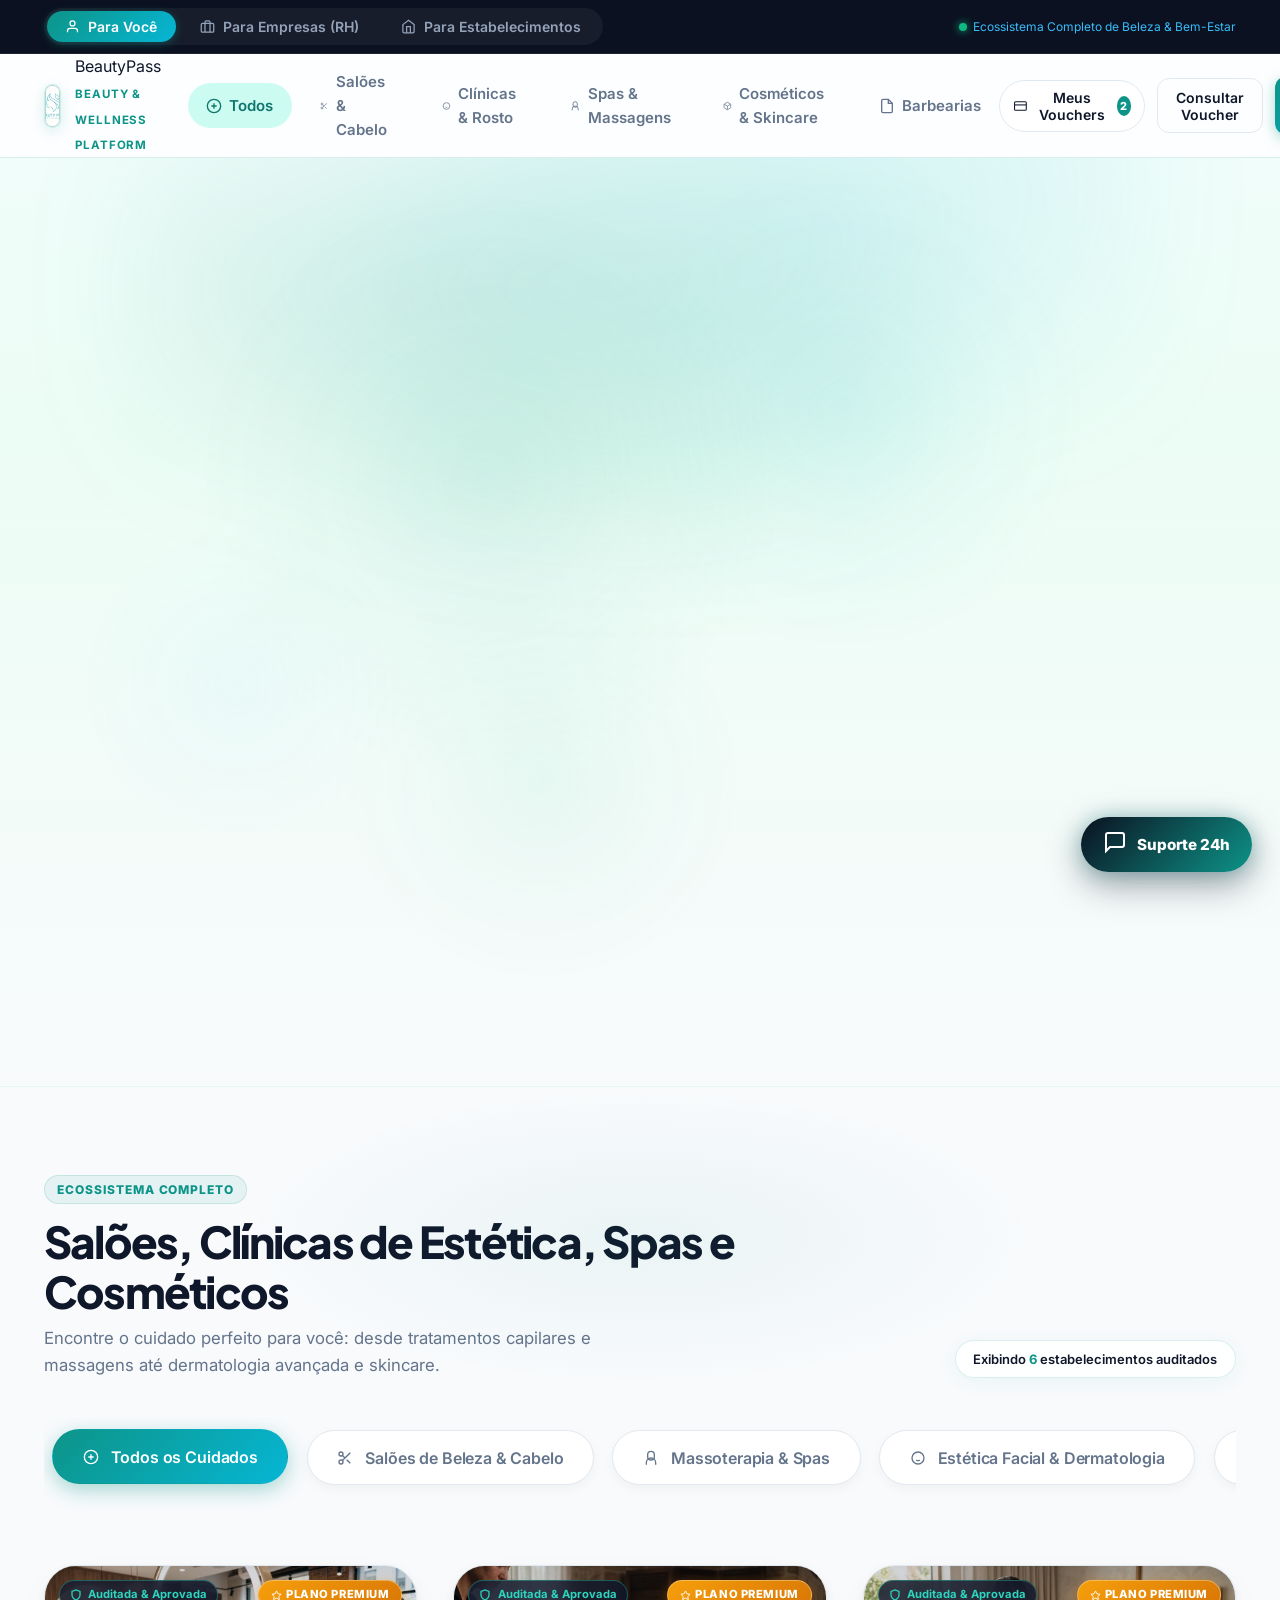
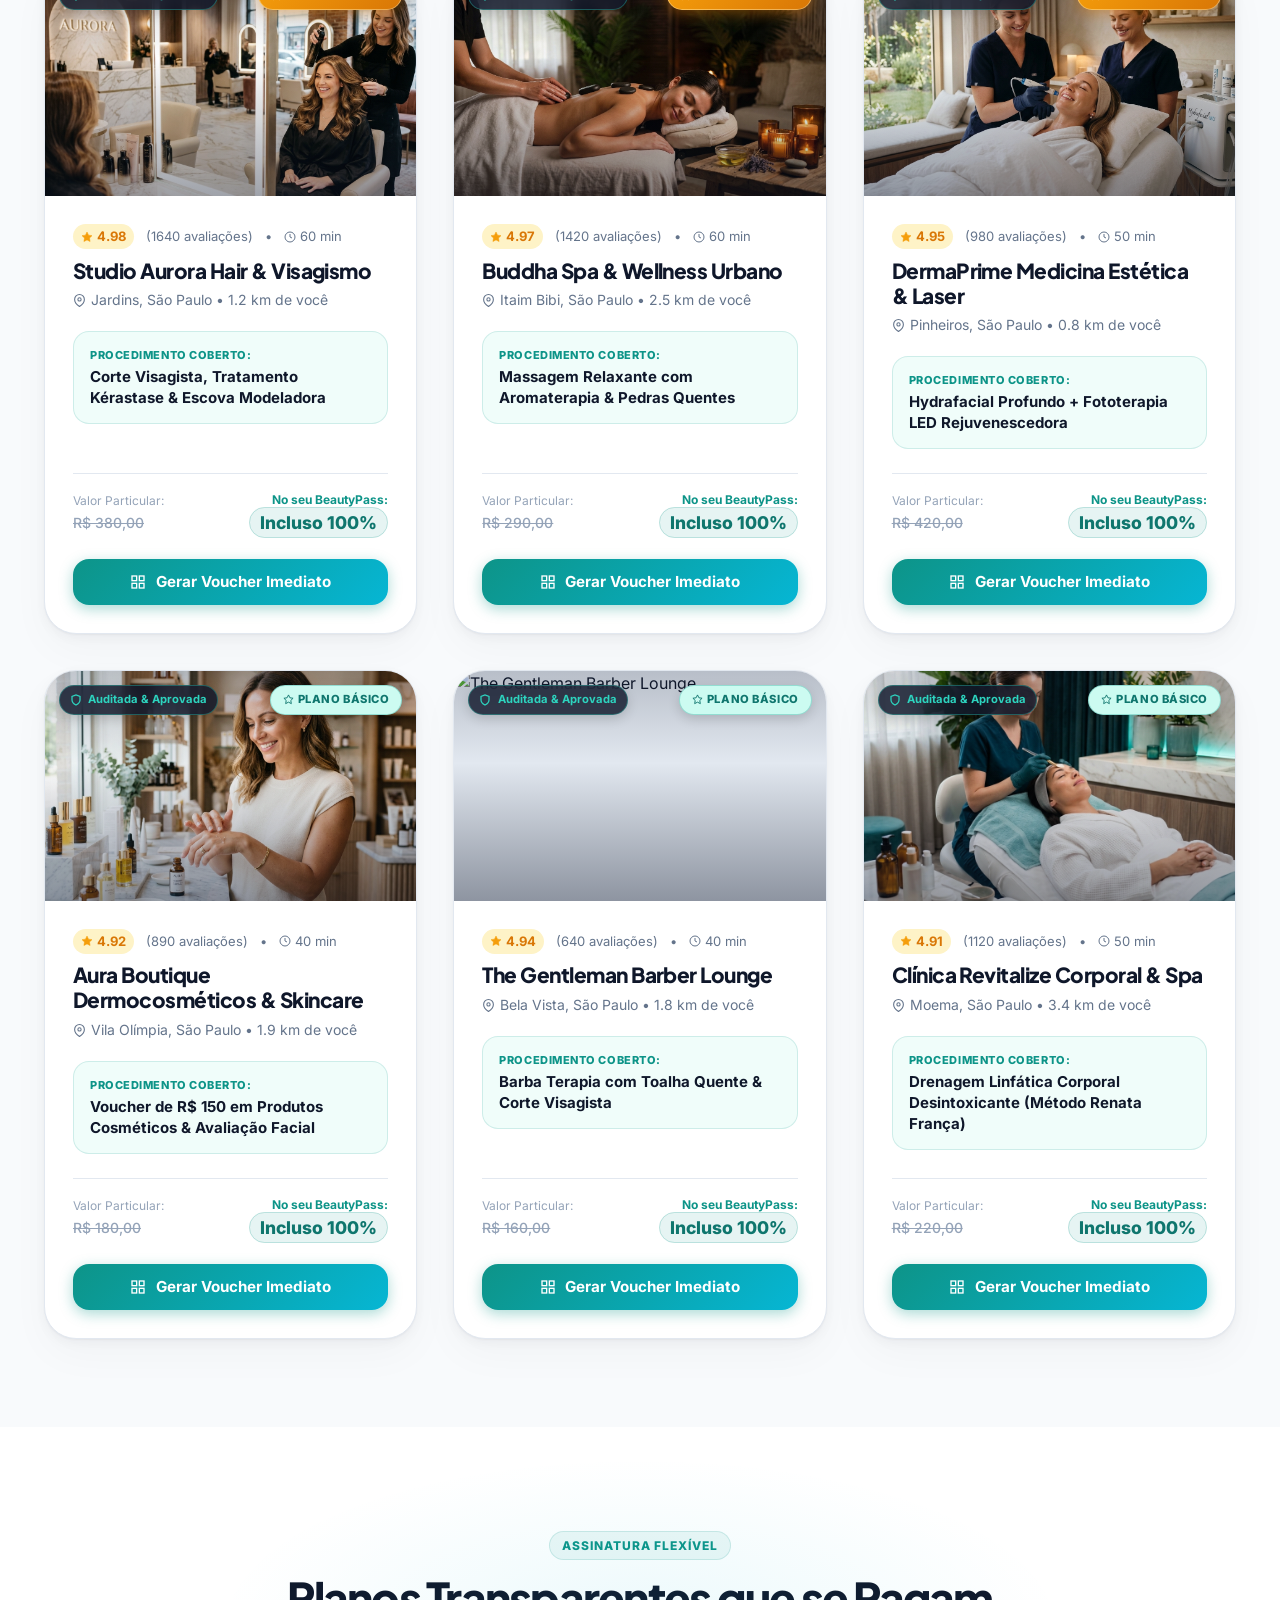
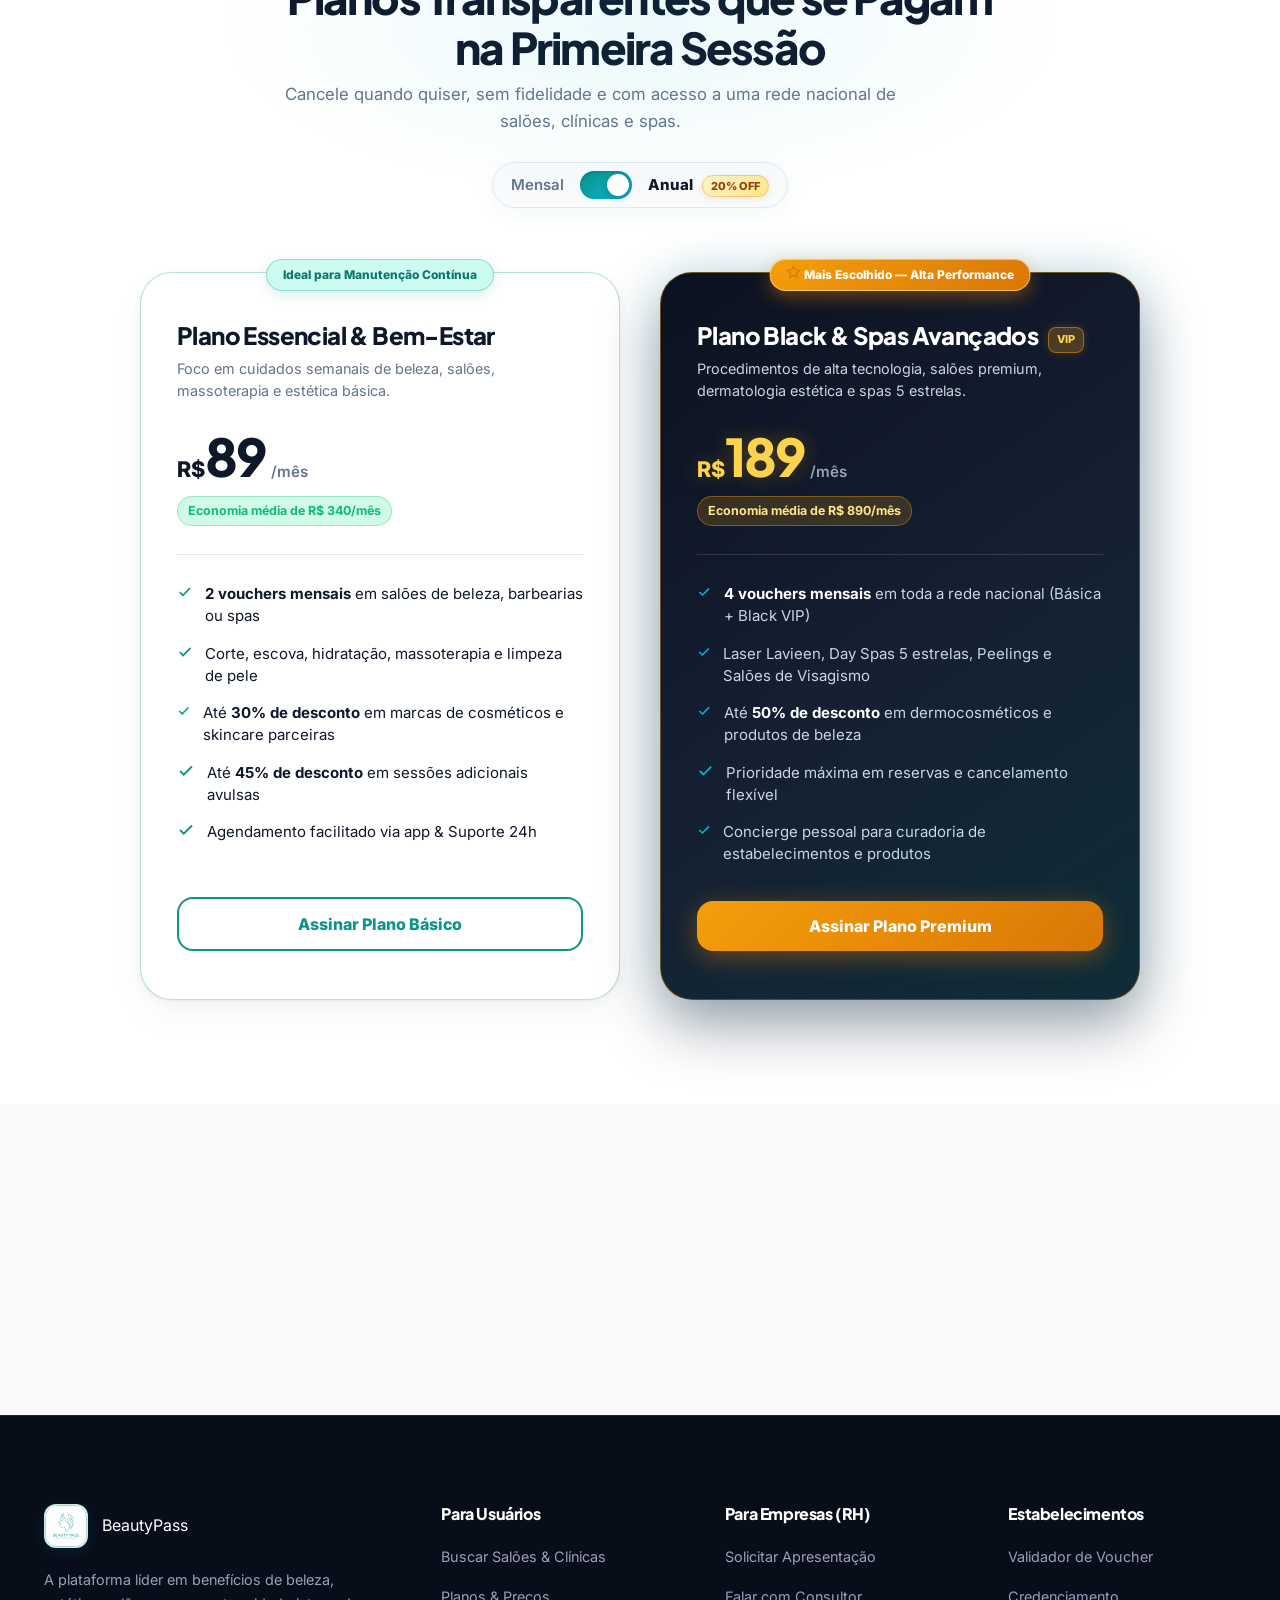
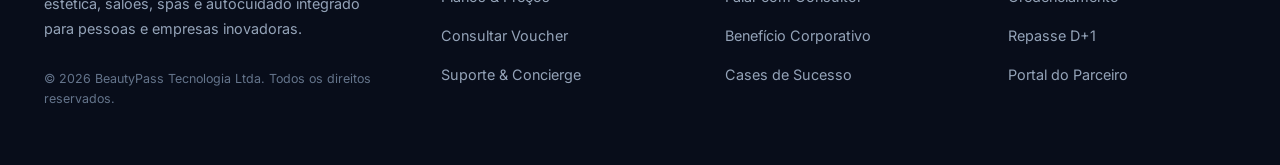
==== index.html @ 66973153 "feat: lancamento do aplicativo BeautyPass com sistema de creditos, busca de saloes e agendamento urg" ====
<!DOCTYPE html>
<html lang="pt-BR">
<head>
  <meta charset="UTF-8">
  <meta name="viewport" content="width=device-width, initial-scale=1.0">
  <title>BeautyPass — O Benefício Corporativo e Pessoal de Saúde Estética & Bem-Estar</title>
  <meta name="description" content="Transforme autoestima, bem-estar e produtividade em rotina com o melhor clube de benefícios em saúde estética, spas e massoterapia do Brasil.">

  <!-- Google Fonts: Plus Jakarta Sans & Inter -->
  <link rel="preconnect" href="https://fonts.googleapis.com">
  <link rel="preconnect" href="https://fonts.gstatic.com" crossorigin>
  <link href="https://fonts.googleapis.com/css2?family=Inter:wght@300;400;500;600;700&family=Plus+Jakarta+Sans:wght@400;500;600;700;800&family=JetBrains+Mono:wght@500;700&display=swap" rel="stylesheet">

  <link rel="stylesheet" href="styles.css">
</head>
<body>
  <!-- Top Context Switcher Bar -->
  <aside class="top-context-bar" aria-label="Seleção de Perfil">
    <div class="container context-bar-inner">
      <nav class="context-tabs" id="contextTabs" role="tablist">
        <button class="context-tab active" data-context="b2c" role="tab" aria-selected="true" id="tab-b2c">
          <svg width="15" height="15" viewBox="0 0 24 24" fill="none" stroke="currentColor" stroke-width="2"><path d="M20 21v-2a4 4 0 0 0-4-4H8a4 4 0 0 0-4 4v2"/><circle cx="12" cy="7" r="4"/></svg>
          Para Você
        </button>
        <button class="context-tab" data-context="b2b" role="tab" aria-selected="false" id="tab-b2b">
          <svg width="15" height="15" viewBox="0 0 24 24" fill="none" stroke="currentColor" stroke-width="2"><rect x="2" y="7" width="20" height="14" rx="2" ry="2"/><path d="M16 21V5a2 2 0 0 0-2-2h-4a2 2 0 0 0-2 2v16"/></svg>
          Para Empresas (RH)
        </button>
        <button class="context-tab" data-context="partner" role="tab" aria-selected="false" id="tab-partner">
          <svg width="15" height="15" viewBox="0 0 24 24" fill="none" stroke="currentColor" stroke-width="2"><path d="M3 9l9-7 9 7v11a2 2 0 0 1-2 2H5a2 2 0 0 1-2-2z"/><polyline points="9 22 9 12 15 12 15 22"/></svg>
          Para Estabelecimentos
        </button>
      </nav>
      <div class="top-right-meta">
        <span class="support-badge"><span class="pulse-dot"></span> Ecossistema Completo de Beleza & Bem-Estar</span>
      </div>
    </div>
  </aside>

  <!-- Global Header -->
  <header class="site-header" id="siteHeader">
    <div class="container header-inner">
      <!-- Brand Logo -->
      <a href="#" class="brand-logo" onclick="switchContext('b2c'); return false;">
        <div class="logo-mark">
          <img src="Logo BeautyPass.jfif" alt="BeautyPass Logo" class="brand-logo-img">
        </div>
        <div class="logo-text">
          <span class="logo-name">Beauty<span class="highlight">Pass</span></span>
          <span class="logo-tagline">Beauty & Wellness Platform</span>
        </div>
      </a>

      <!-- Category Navigation (Visible in B2C) -->
      <nav class="category-nav" id="categoryNav" aria-label="Categorias de Serviços">
        <a href="#catalogo" class="cat-link active" data-cat="all">
          <svg width="16" height="16" viewBox="0 0 24 24" fill="none" stroke="currentColor" stroke-width="2"><circle cx="12" cy="12" r="10"/><path d="M8 12h8M12 8v8"/></svg>
          Todos
        </a>
        <a href="#catalogo" class="cat-link" data-cat="hair">
          <svg width="16" height="16" viewBox="0 0 24 24" fill="none" stroke="currentColor" stroke-width="2"><circle cx="6" cy="6" r="3"/><circle cx="6" cy="18" r="3"/><line x1="20" y1="4" x2="8.12" y2="15.88"/><line x1="14.47" y1="14.48" x2="20" y2="20"/><line x1="8.12" y1="8.12" x2="12" y2="12"/></svg>
          Salões & Cabelo
        </a>
        <a href="#catalogo" class="cat-link" data-cat="facial">
          <svg width="16" height="16" viewBox="0 0 24 24" fill="none" stroke="currentColor" stroke-width="2"><circle cx="12" cy="12" r="9"/><path d="M9 10h.01M15 10h.01M9.5 15a3.5 3.5 0 0 0 5 0"/></svg>
          Clínicas & Rosto
        </a>
        <a href="#catalogo" class="cat-link" data-cat="massage">
          <svg width="16" height="16" viewBox="0 0 24 24" fill="none" stroke="currentColor" stroke-width="2"><path d="M12 2a5 5 0 0 0-5 5v3a5 5 0 0 0 10 0V7a5 5 0 0 0-5-5z"/><path d="M5 22v-3a7 7 0 0 1 14 0v3"/></svg>
          Spas & Massagens
        </a>
        <a href="#catalogo" class="cat-link" data-cat="cosmetics">
          <svg width="16" height="16" viewBox="0 0 24 24" fill="none" stroke="currentColor" stroke-width="2"><path d="M21 16V8a2 2 0 0 0-1-1.73l-7-4a2 2 0 0 0-2 0l-7 4A2 2 0 0 0 3 8v8a2 2 0 0 0 1 1.73l7 4a2 2 0 0 0 2 0l7-4A2 2 0 0 0 21 16z"/><polyline points="3.27 6.96 12 12.01 20.73 6.96"/><line x1="12" y1="22.08" x2="12" y2="12"/></svg>
          Cosméticos & Skincare
        </a>
        <a href="#catalogo" class="cat-link" data-cat="barber">
          <svg width="16" height="16" viewBox="0 0 24 24" fill="none" stroke="currentColor" stroke-width="2"><path d="M14 2H6a2 2 0 0 0-2 2v16a2 2 0 0 0 2 2h12a2 2 0 0 0 2-2V8z"/><polyline points="14 2 14 8 20 8"/></svg>
          Barbearias
        </a>
      </nav>

      <!-- Conversion Header Actions -->
      <div class="header-actions">
        <button class="btn-wallet" id="btnOpenWallet" title="Abrir Carteira Digital">
          <svg width="18" height="18" viewBox="0 0 24 24" fill="none" stroke="currentColor" stroke-width="2"><rect x="1" y="4" width="22" height="16" rx="2" ry="2"/><line x1="1" y1="10" x2="23" y2="10"/></svg>
          <span class="wallet-text">Meus Vouchers</span>
          <span class="wallet-badge" id="walletCount">2</span>
        </button>

        <button class="btn-ghost" id="btnLoginHeader" onclick="openWalletModal()">
          Consultar Voucher
        </button>

        <button class="btn-primary" id="btnCtaHeader" onclick="handleHeaderCta()">
          <span id="btnCtaHeaderText">Conheça os Planos</span>
          <svg width="16" height="16" viewBox="0 0 24 24" fill="none" stroke="currentColor" stroke-width="2"><path d="M5 12h14M12 5l7 7-7 7"/></svg>
        </button>
      </div>
    </div>
  </header>

  <!-- MAIN APP CONTAINER -->
  <main id="appMain">

    <!-- =================================================================== -->
    <!-- CONTEXT 1: PARA VOCÊ (B2C DISCOVERY & PLANS)                        -->
    <!-- =================================================================== -->
    <section class="context-view active" id="view-b2c">
      
      <!-- HERO SECTION — PREMIUM IMMERSIVE -->
      <section class="hero-b2c">
        <canvas id="heroMeshCanvas" aria-hidden="true"></canvas>
        <div class="hero-mesh-glow" aria-hidden="true"></div>
        <div class="container hero-content">
          
          <!-- TEXT COLUMN -->
          <div class="hero-text-col">
            <div class="trust-badge-pill reveal-up">
              <svg width="15" height="15" viewBox="0 0 24 24" fill="none" stroke="#0D9488" stroke-width="2"><polygon points="12 2 15.09 8.26 22 9.27 17 14.14 18.18 21.02 12 17.77L5.82 21.02L7 14.14L2 9.27L8.91 8.26L12 2"/></svg>
              <span>O Clube Completo de Beleza, Estética & Bem-Estar</span>
              <span class="badge-sep">•</span>
              <span class="badge-accent">Economia Real de até 70%</span>
            </div>

            <h1 class="hero-title reveal-up">
              <span class="title-line"><span class="title-line-inner">O passe definitivo para</span></span>
              <span class="title-line"><span class="title-line-inner"><span class="gradient-text">estética, salões, spas</span></span></span>
              <span class="title-line"><span class="title-line-inner">e descontos em cosméticos.</span></span>
            </h1>

            <p class="hero-description reveal-up">
              Acesse uma curadoria de clínicas dermatológicas, salões de beleza renomados, spas relaxantes e vantagens exclusivas em produtos cosméticos e skincare. Qualidade auditada e economia em cada experiência.
            </p>

            <!-- SMART SEARCH BAR -->
            <div class="smart-search-card reveal-up" id="smartSearchBar">
              <div class="search-field search-procedure">
                <label for="inputProcedure">
                  <svg width="18" height="18" viewBox="0 0 24 24" fill="none" stroke="currentColor" stroke-width="2"><circle cx="11" cy="11" r="8"/><line x1="21" y1="21" x2="16.65" y2="16.65"/></svg>
                  <span>Serviço, Salão, Clínica ou Cosmético</span>
                </label>
                <input type="text" id="inputProcedure" placeholder="Ex: Salão de beleza, massagem, skincare, peeling..." autocomplete="off">
                <!-- Autocomplete Dropdown -->
                <div class="autocomplete-dropdown" id="autocompleteDropdown">
                  <div class="ac-group-title">Serviços & Produtos em Destaque</div>
                  <button class="ac-item" data-value="Corte, Escova & Tratamento Capilar"><span class="ac-tag tag-prem">Salão</span> Corte, Escova & Tratamento Capilar</button>
                  <button class="ac-item" data-value="Massagem Relaxante com Aromaterapia"><span class="ac-tag">Spa</span> Massagem Relaxante com Aromaterapia</button>
                  <button class="ac-item" data-value="Limpeza de Pele Profunda & Fototerapia"><span class="ac-tag">Clínica</span> Limpeza de Pele Profunda & Fototerapia</button>
                  <button class="ac-item" data-value="Desconto em Dermocosméticos & Skincare"><span class="ac-tag tag-prem">Cosméticos</span> Desconto em Dermocosméticos & Skincare</button>
                  <button class="ac-item" data-value="Peeling Químico & Laser Facial"><span class="ac-tag tag-prem">Dermatologia</span> Peeling Químico & Laser Facial</button>
                  <button class="ac-item" data-value="Barba Terapia & Visagismo"><span class="ac-tag">Barbearia</span> Barba Terapia & Visagismo Masculino</button>
                </div>
              </div>

              <div class="search-divider"></div>

              <div class="search-field search-location">
                <label for="inputLocation">
                  <svg width="18" height="18" viewBox="0 0 24 24" fill="none" stroke="currentColor" stroke-width="2"><path d="M21 10c0 7-9 13-9 13s-9-6-9-13a9 9 0 0 1 18 0z"/><circle cx="12" cy="10" r="3"/></svg>
                  <span>Localização</span>
                </label>
                <div class="input-with-geo">
                  <input type="text" id="inputLocation" placeholder="São Paulo, SP (Jardins, Pinheiros...)" value="São Paulo, SP">
                  <button type="button" class="btn-geo" id="btnGeoloc" title="Usar minha localização">
                    <svg width="16" height="16" viewBox="0 0 24 24" fill="none" stroke="currentColor" stroke-width="2"><circle cx="12" cy="12" r="10"/><line x1="22" y1="12" x2="18" y2="12"/><line x1="6" y1="12" x2="2" y2="12"/><line x1="12" y1="6" x2="12" y2="2"/><line x1="12" y1="22" x2="12" y2="18"/></svg>
                  </button>
                </div>
              </div>

              <div class="search-divider"></div>

              <div class="search-field search-plan">
                <label for="selectPlanFilter">
                  <svg width="18" height="18" viewBox="0 0 24 24" fill="none" stroke="currentColor" stroke-width="2"><polygon points="12 2 15.09 8.26 22 9.27 17 14.14 18.18 21.02 12 17.77 L5.82 21.02 7 14.14 2 9.27 8.91 8.26 12 2"/></svg>
                  <span>Filtro de Plano</span>
                </label>
                <select id="selectPlanFilter">
                  <option value="all">Todos os Planos</option>
                  <option value="basico">Plano Básico</option>
                  <option value="premium">Plano Premium (Black)</option>
                </select>
              </div>

              <button type="button" class="btn-search-submit" id="btnSearchSubmit">
                <svg width="20" height="20" viewBox="0 0 24 24" fill="none" stroke="currentColor" stroke-width="2.5"><circle cx="11" cy="11" r="8"/><line x1="21" y1="21" x2="16.65" y2="16.65"/></svg>
                <span>Buscar Serviços</span>
              </button>
            </div>

            <!-- TRUST BADGES -->
            <div class="hero-trust-badges reveal-up">
              <div class="trust-pill">
                <svg width="16" height="16" viewBox="0 0 24 24" fill="none" stroke="#0D9488" stroke-width="2"><path d="M12 22s8-4 8-10V5l-8-3-8 3v7c0 6 8 10 8 10z"/></svg>
                <span>Rede Credenciada com Controle de Qualidade</span>
              </div>
              <div class="trust-pill">
                <svg width="16" height="16" viewBox="0 0 24 24" fill="none" stroke="#0D9488" stroke-width="2"><path d="M12 1v22M17 5H9.5a3.5 3.5 0 0 0 0 7h5a3.5 3.5 0 0 1 0 7H6"/></svg>
                <span>Descontos em Salões, Spas e Cosméticos</span>
              </div>
              <div class="trust-pill">
                <svg width="16" height="16" viewBox="0 0 24 24" fill="none" stroke="#0D9488" stroke-width="2"><circle cx="12" cy="12" r="10"/><polyline points="12 6 12 12 16 14"/></svg>
                <span>Suporte Humanizado 24h</span>
              </div>
            </div>
          </div>

          <!-- VISUAL COLUMN -->
          <div class="hero-visual reveal-up">
            <div class="hero-visual-card">
              <img src="hero-visual.jpg" alt="Tratamento estético e bem-estar premium em clínica de alto padrão" loading="eager" decoding="async">
              <div class="hero-visual-badge">
                <div class="hv-icon">
                  <svg width="18" height="18" viewBox="0 0 24 24" fill="none" stroke="#FFFFFF" stroke-width="2"><path d="M22 11.08V12a10 10 0 1 1-5.93-9.14"/><polyline points="22 4 12 14.01 9 11.01"/></svg>
                </div>
                <div class="hv-text">
                  <strong>+650 Parceiros Credenciados</strong>
                  <span>Salões, clínicas de estética, spas e marcas de cosméticos</span>
                </div>
              </div>
            </div>
          </div>

        </div>
      </section>

      <!-- EMOTIONAL FILTER CHIPS & CATALOG -->
      <section class="catalog-section" id="catalogo">
        <div class="container">
          
          <div class="section-header-catalog">
            <div>
              <span class="sub-heading-badge">Ecossistema Completo</span>
              <h2 class="section-title">Salões, Clínicas de Estética, Spas e Cosméticos</h2>
              <p class="section-desc">Encontre o cuidado perfeito para você: desde tratamentos capilares e massagens até dermatologia avançada e skincare.</p>
            </div>
            
            <div class="catalog-counter-badge" id="catalogCounter">
              Exibindo <strong>6</strong> estabelecimentos auditados
            </div>
          </div>

          <!-- Emotional / Practical Filter Chips (SVG Icons, No Emojis) -->
          <div class="emotional-chips-carousel" id="emotionalChips">
            <button class="chip-btn active" data-filter="all">
              <svg class="chip-svg" width="18" height="18" viewBox="0 0 24 24" fill="none" stroke="currentColor" stroke-width="2"><circle cx="12" cy="12" r="10"/><path d="M8 12h8M12 8v8"/></svg>
              <span>Todos os Cuidados</span>
            </button>
            <button class="chip-btn" data-filter="hair">
              <svg class="chip-svg" width="18" height="18" viewBox="0 0 24 24" fill="none" stroke="currentColor" stroke-width="2"><circle cx="6" cy="6" r="3"/><circle cx="6" cy="18" r="3"/><line x1="20" y1="4" x2="8.12" y2="15.88"/><line x1="14.47" y1="14.48" x2="20" y2="20"/><line x1="8.12" y1="8.12" x2="12" y2="12"/></svg>
              <span>Salões de Beleza & Cabelo</span>
            </button>
            <button class="chip-btn" data-filter="stress">
              <svg class="chip-svg" width="18" height="18" viewBox="0 0 24 24" fill="none" stroke="currentColor" stroke-width="2"><path d="M12 2a5 5 0 0 0-5 5v3a5 5 0 0 0 10 0V7a5 5 0 0 0-5-5z"/><path d="M5 22v-3a7 7 0 0 1 14 0v3"/></svg>
              <span>Massoterapia & Spas</span>
            </button>
            <button class="chip-btn" data-filter="facial">
              <svg class="chip-svg" width="18" height="18" viewBox="0 0 24 24" fill="none" stroke="currentColor" stroke-width="2"><circle cx="12" cy="12" r="9"/><path d="M9 10h.01M15 10h.01M9.5 15a3.5 3.5 0 0 0 5 0"/></svg>
              <span>Estética Facial & Dermatologia</span>
            </button>
            <button class="chip-btn" data-filter="cosmetics">
              <svg class="chip-svg" width="18" height="18" viewBox="0 0 24 24" fill="none" stroke="currentColor" stroke-width="2"><path d="M21 16V8a2 2 0 0 0-1-1.73l-7-4a2 2 0 0 0-2 0l-7 4A2 2 0 0 0 3 8v8a2 2 0 0 0 1 1.73l7 4a2 2 0 0 0 2 0l7-4A2 2 0 0 0 21 16z"/><polyline points="3.27 6.96 12 12.01 20.73 6.96"/><line x1="12" y1="22.08" x2="12" y2="12"/></svg>
              <span>Cosméticos & Skincare</span>
            </button>
          </div>

          <!-- CARDS GRID OF CERTIFIED ESTABLISHMENTS -->
          <div class="clinics-grid" id="clinicsGrid">
            <!-- Dynamically populated by app.js -->
          </div>

        </div>
      </section>

      <!-- PLANS SECTION (BÁSICO VS PREMIUM) -->
      <section class="plans-section" id="planos">
        <div class="container">
          <div class="text-center plans-header">
            <span class="sub-heading-badge">Assinatura Flexível</span>
            <h2 class="section-title">Planos Transparentes que se Pagam na Primeira Sessão</h2>
            <p class="section-desc">Cancele quando quiser, sem fidelidade e com acesso a uma rede nacional de salões, clínicas e spas.</p>

            <!-- Billing Toggle -->
            <div class="billing-toggle-container">
              <span class="toggle-label" id="labelMonthly">Mensal</span>
              <button class="toggle-switch" id="billingToggle" aria-label="Alternar faturamento">
                <span class="toggle-knob"></span>
              </button>
              <span class="toggle-label active" id="labelAnnual">
                Anual
                <span class="discount-pill">20% OFF</span>
              </span>
            </div>
          </div>

          <!-- PLANS COMPARISON CARDS -->
          <div class="plans-grid">
            
            <!-- PLANO BÁSICO -->
            <div class="plan-card plan-basic">
              <div class="plan-badge-top">Ideal para Manutenção Contínua</div>
              <div class="plan-header-card">
                <h3 class="plan-name">Plano Essencial & Bem-Estar</h3>
                <p class="plan-target">Foco em cuidados semanais de beleza, salões, massoterapia e estética básica.</p>
                <div class="plan-price-box">
                  <span class="currency">R$</span>
                  <span class="price-value" id="priceBasic">89</span>
                  <span class="period">/mês</span>
                </div>
                <div class="price-economy-tag">Economia média de R$ 340/mês</div>
              </div>

              <div class="plan-divider"></div>

              <ul class="plan-features">
                <li>
                  <svg class="check-icon" width="18" height="18" viewBox="0 0 24 24" fill="none" stroke="#0D9488" stroke-width="2.5"><polyline points="20 6 9 17 4 12"/></svg>
                  <span><strong>2 vouchers mensais</strong> em salões de beleza, barbearias ou spas</span>
                </li>
                <li>
                  <svg class="check-icon" width="18" height="18" viewBox="0 0 24 24" fill="none" stroke="#0D9488" stroke-width="2.5"><polyline points="20 6 9 17 4 12"/></svg>
                  <span>Corte, escova, hidratação, massoterapia e limpeza de pele</span>
                </li>
                <li>
                  <svg class="check-icon" width="18" height="18" viewBox="0 0 24 24" fill="none" stroke="#0D9488" stroke-width="2.5"><polyline points="20 6 9 17 4 12"/></svg>
                  <span>Até <strong>30% de desconto</strong> em marcas de cosméticos e skincare parceiras</span>
                </li>
                <li>
                  <svg class="check-icon" width="18" height="18" viewBox="0 0 24 24" fill="none" stroke="#0D9488" stroke-width="2.5"><polyline points="20 6 9 17 4 12"/></svg>
                  <span>Até <strong>45% de desconto</strong> em sessões adicionais avulsas</span>
                </li>
                <li>
                  <svg class="check-icon" width="18" height="18" viewBox="0 0 24 24" fill="none" stroke="#0D9488" stroke-width="2.5"><polyline points="20 6 9 17 4 12"/></svg>
                  <span>Agendamento facilitado via app & Suporte 24h</span>
                </li>
              </ul>

              <button class="btn-plan btn-plan-basic" onclick="selectPlan('Básico')">
                Assinar Plano Básico
              </button>
            </div>

            <!-- PLANO PREMIUM (GOLD/DARK LUXURY) -->
            <div class="plan-card plan-premium">
              <div class="plan-badge-top badge-gold">
                <svg width="14" height="14" viewBox="0 0 24 24" fill="none" stroke="#D97706" stroke-width="2"><path d="M12 2l3.09 6.26L22 9.27l-5 4.87 1.18 6.88L12 17.77l-6.18 3.25L7 14.14 2 9.27l6.91-1.01L12 2z"/></svg>
                Mais Escolhido — Alta Performance
              </div>
              <div class="plan-header-card">
                <div class="premium-sparkle-title">
                  <h3 class="plan-name text-white">Plano Black & Spas Avançados</h3>
                  <span class="gold-pill-tag">VIP</span>
                </div>
                <p class="plan-target text-slate-300">Procedimentos de alta tecnologia, salões premium, dermatologia estética e spas 5 estrelas.</p>
                <div class="plan-price-box">
                  <span class="currency gold-text">R$</span>
                  <span class="price-value gold-text" id="pricePremium">189</span>
                  <span class="period text-slate-400">/mês</span>
                </div>
                <div class="price-economy-tag tag-gold-economy">Economia média de R$ 890/mês</div>
              </div>

              <div class="plan-divider divider-dark"></div>

              <ul class="plan-features features-dark">
                <li>
                  <svg class="check-icon" width="18" height="18" viewBox="0 0 24 24" fill="none" stroke="#06B6D4" stroke-width="2.5"><polyline points="20 6 9 17 4 12"/></svg>
                  <span><strong>4 vouchers mensais</strong> em toda a rede nacional (Básica + Black VIP)</span>
                </li>
                <li>
                  <svg class="check-icon" width="18" height="18" viewBox="0 0 24 24" fill="none" stroke="#06B6D4" stroke-width="2.5"><polyline points="20 6 9 17 4 12"/></svg>
                  <span>Laser Lavieen, Day Spas 5 estrelas, Peelings e Salões de Visagismo</span>
                </li>
                <li>
                  <svg class="check-icon" width="18" height="18" viewBox="0 0 24 24" fill="none" stroke="#06B6D4" stroke-width="2.5"><polyline points="20 6 9 17 4 12"/></svg>
                  <span>Até <strong>50% de desconto</strong> em dermocosméticos e produtos de beleza</span>
                </li>
                <li>
                  <svg class="check-icon" width="18" height="18" viewBox="0 0 24 24" fill="none" stroke="#06B6D4" stroke-width="2.5"><polyline points="20 6 9 17 4 12"/></svg>
                  <span>Prioridade máxima em reservas e cancelamento flexível</span>
                </li>
                <li>
                  <svg class="check-icon" width="18" height="18" viewBox="0 0 24 24" fill="none" stroke="#06B6D4" stroke-width="2.5"><polyline points="20 6 9 17 4 12"/></svg>
                  <span>Concierge pessoal para curadoria de estabelecimentos e produtos</span>
                </li>
              </ul>

              <button class="btn-plan btn-plan-premium" onclick="selectPlan('Premium')">
                Assinar Plano Premium
              </button>
            </div>

          </div>
        </div>
      </section>

      <!-- TESTIMONIALS & STATS -->
      <section class="social-proof-section reveal-up">
        <div class="container">
          <div class="stats-row">
            <div class="stat-card">
              <div class="stat-num" data-target="45000" data-prefix="+" data-format="int">+45.000</div>
              <div class="stat-label">Sessões Realizadas</div>
            </div>
            <div class="stat-card">
              <div class="stat-num" data-target="4.92" data-suffix="/5.0" data-format="decimal">4.92/5.0</div>
              <div class="stat-label">Nota Média de Satisfação</div>
            </div>
            <div class="stat-card">
              <div class="stat-num" data-target="650" data-suffix="+" data-format="int">650+</div>
              <div class="stat-label">Parceiros & Marcas Auditadas</div>
            </div>
            <div class="stat-card">
              <div class="stat-num" data-target="4.2" data-prefix="R$ " data-suffix="M" data-format="decimal">R$ 4.2M</div>
              <div class="stat-label">Economizados pelos Usuários</div>
            </div>
          </div>
        </div>
      </section>

    </section>

    <!-- =================================================================== -->
    <!-- CONTEXT 2: PARA EMPRESAS (B2B / RH CORPORATIVO)                     -->
    <!-- =================================================================== -->
    <section class="context-view" id="view-b2b">
      
      <!-- B2B HERO & VALUE PROP -->
      <section class="hero-b2b">
        <div class="container hero-b2b-grid">
          <div class="b2b-hero-text">
            <div class="b2b-badge">
              <span class="badge-dot-cyan"></span>
              <span>Benefício Corporativo de Alta Adesão para RH & Gestão de Pessoas</span>
            </div>
            <h1 class="b2b-title">
              Reduza o turnover e o absenteísmo invisível com <span class="cyan-gradient">benefícios que o time realmente utiliza.</span>
            </h1>
            <p class="b2b-subtitle">
              Mais de 88% dos colaboradores utilizam o BeautyPass com regularidade. Um benefício flexível que inclui salões de beleza, massoterapia, day spas, estética facial e descontos exclusivos em cosméticos de alta performance.
            </p>
            <div class="b2b-cta-actions">
              <a href="#b2b-calculator" class="btn-primary btn-lg">
                <span>Simular Investimento para sua Empresa</span>
                <svg width="18" height="18" viewBox="0 0 24 24" fill="none" stroke="currentColor" stroke-width="2"><path d="M5 12h14M12 5l7 7-7 7"/></svg>
              </a>
              <a href="#b2b-form" class="btn-secondary-dark btn-lg">
                Falar com Consultor de RH
              </a>
            </div>
          </div>

          <!-- B2B Quick Metric Card -->
          <div class="b2b-hero-metric-card">
            <div class="b2b-metric-header">
              <span class="metric-title">Impacto no Clima Organizacional</span>
              <span class="live-pill">Estudo com Empresas Parceiras</span>
            </div>
            <div class="b2b-metric-numbers">
              <div class="metric-block">
                <span class="num text-cyan" data-target="42" data-prefix="-" data-suffix="%" data-format="int">-42%</span>
                <span class="desc">Sintomas de Burnout e Estresse</span>
              </div>
              <div class="metric-block">
                <span class="num text-emerald" data-target="38" data-prefix="+" data-suffix="%" data-format="int">+38%</span>
                <span class="desc">Retenção de Talentos Chave</span>
              </div>
              <div class="metric-block">
                <span class="num text-amber" data-target="45" data-prefix="+" data-suffix="pts" data-format="int">+45pts</span>
                <span class="desc">Aumento no eNPS da Empresa</span>
              </div>
            </div>
            <div class="b2b-metric-footer">
              <svg width="16" height="16" viewBox="0 0 24 24" fill="none" stroke="#06B6D4" stroke-width="2"><path d="M22 11.08V12a10 10 0 1 1-5.93-9.14"/><polyline points="22 4 12 14.01 9 11.01"/></svg>
              <span>Relatórios mensais consolidados de utilização anônima para a liderança</span>
            </div>
          </div>
        </div>
      </section>

      <!-- B2B STRATEGIC PILLARS FOR HR -->
      <section class="b2b-pillars-section">
        <div class="container">
          <div class="text-center">
            <span class="sub-badge-cyan">Por que o RH Escolhe o BeautyPass</span>
            <h2 class="b2b-heading-light">Vantagens Estratégicas para Gestão de Pessoas & Cultura</h2>
            <p class="b2b-desc-light">Facilidade de implementação, valor percebido imediato pelos funcionários e gestão simplificada sem burocracia.</p>
          </div>

          <div class="b2b-pillars-grid">
            <div class="b2b-pillar-card">
              <div class="pillar-icon-box">
                <svg width="28" height="28" viewBox="0 0 24 24" fill="none" stroke="#06B6D4" stroke-width="2"><rect x="2" y="3" width="20" height="14" rx="2" ry="2"/><line x1="8" y1="21" x2="16" y2="21"/><line x1="12" y1="17" x2="12" y2="21"/></svg>
              </div>
              <h3 class="pillar-title">Zero Burocracia Operacional</h3>
              <p class="pillar-desc">Painel corporativo para inclusão e exclusão de vidas em 1 clique, integração direta via folha de pagamento ou arquivos de RH.</p>
            </div>

            <div class="b2b-pillar-card">
              <div class="pillar-icon-box">
                <svg width="28" height="28" viewBox="0 0 24 24" fill="none" stroke="#06B6D4" stroke-width="2"><path d="M17 21v-2a4 4 0 0 0-4-4H5a4 4 0 0 0-4 4v2"/><circle cx="9" cy="7" r="4"/><path d="M23 21v-2a4 4 0 0 0-3-3.87"/><path d="M16 3.13a4 4 0 0 1 0 7.75"/></svg>
              </div>
              <h3 class="pillar-title">Adesão Real Superior (+88%)</h3>
              <p class="pillar-desc">Ao contrário de academias tradicionais com abandono rápido, serviços de corte, escova, massagem e estética são utilizados todos os meses.</p>
            </div>

            <div class="b2b-pillar-card">
              <div class="pillar-icon-box">
                <svg width="28" height="28" viewBox="0 0 24 24" fill="none" stroke="#06B6D4" stroke-width="2"><path d="M12 2a5 5 0 0 0-5 5v3a5 5 0 0 0 10 0V7a5 5 0 0 0-5-5z"/><path d="M5 22v-3a7 7 0 0 1 14 0v3"/></svg>
              </div>
              <h3 class="pillar-title">Saúde Mental & Prevenção</h3>
              <p class="pillar-desc">Protocolos de descompressão, massagens terapêuticas e autocuidado que atuam no combate direto à ansiedade, cansaço e burnout.</p>
            </div>

            <div class="b2b-pillar-card">
              <div class="pillar-icon-box">
                <svg width="28" height="28" viewBox="0 0 24 24" fill="none" stroke="#06B6D4" stroke-width="2"><line x1="12" y1="1" x2="12" y2="23"/><path d="M17 5H9.5a3.5 3.5 0 0 0 0 7h5a3.5 3.5 0 0 1 0 7H6"/></svg>
              </div>
              <h3 class="pillar-title">Modelos Flexíveis de Subsídio</h3>
              <p class="pillar-desc">A empresa escolhe o formato ideal: 100% subsidiado, coparticipação com desconto em folha ou benefício flexível sem custo fixo.</p>
            </div>
          </div>
        </div>
      </section>

      <!-- INTERACTIVE INVESTMENT & SIZING CALCULATOR FOR HR -->
      <section class="b2b-calculator-section" id="b2b-calculator">
        <div class="container">
          <div class="calc-card">
            
            <div class="calc-sidebar">
              <span class="sub-badge-cyan">Simulador de Dimensionamento</span>
              <h2 class="calc-title">Simule o Impacto para sua Equipe</h2>
              <p class="calc-desc">Arraste a barra para selecionar a quantidade de colaboradores da sua empresa e veja as estimativas de engajamento e economia.</p>

              <!-- Headcount Slider -->
              <div class="slider-control-group">
                <div class="slider-header">
                  <label for="employeeSlider">Número de Colaboradores:</label>
                  <span class="slider-display-val" id="employeeCountDisplay">150 colaboradores</span>
                </div>
                <input type="range" id="employeeSlider" min="10" max="2500" step="10" value="150" class="custom-range">
                <div class="slider-scale">
                  <span>10</span>
                  <span>500</span>
                  <span>1.000</span>
                  <span>2.500+</span>
                </div>
              </div>

              <!-- Coparticipation Selector -->
              <div class="copay-group">
                <label>Modelo de Subsídio Corporativo:</label>
                <div class="copay-options">
                  <button type="button" class="btn-copay active" data-copay="100">100% Empresa</button>
                  <button type="button" class="btn-copay" data-copay="70">70% Empresa / 30% Colaborador</button>
                  <button type="button" class="btn-copay" data-copay="50">50% Coparticipação</button>
                </div>
              </div>
            </div>

            <!-- Calculation Output Dashboard -->
            <div class="calc-results-panel">
              <div class="results-title">Projeção Estimada para sua Empresa</div>

              <div class="result-metric-grid">
                <div class="metric-result-card">
                  <span class="m-label">Horas Produtivas Recuperadas</span>
                  <span class="m-val text-cyan" id="metricHours">3.600h / ano</span>
                  <span class="m-sub">Redução de presenteísmo e fadiga</span>
                </div>
                <div class="metric-result-card">
                  <span class="m-label">Economia em Sinistralidade Médica</span>
                  <span class="m-val text-emerald" id="metricHealthSavings">R$ 144.000</span>
                  <span class="m-sub">Prevenção ativa de estresse crônico</span>
                </div>
                <div class="metric-result-card">
                  <span class="m-label">Aumento Projetado no eNPS</span>
                  <span class="m-val text-amber" id="metricNps">+38 Pontos</span>
                  <span class="m-sub">Satisfação e clima organizacional</span>
                </div>
                <div class="metric-result-card highlight-metric">
                  <span class="m-label">Fator de Retorno por Colaborador</span>
                  <span class="m-val text-white" id="metricRoi">3.4x</span>
                  <span class="m-sub">R$ 3,40 gerados em valor a cada R$ 1 investido</span>
                </div>
              </div>

              <div class="calc-footer-action">
                <button class="btn-primary btn-block" onclick="scrollToB2bForm()">
                  Solicitar Proposta Customizada para <span id="btnColabCount">150</span> Colaboradores
                </button>
              </div>
            </div>

          </div>
        </div>
      </section>

      <!-- CORPORATE PLAN PACKAGES -->
      <section class="b2b-plans-section">
        <div class="container">
          <div class="text-center">
            <span class="sub-badge-cyan">Modelos de Contratação</span>
            <h2 class="b2b-heading-light">Planos Corporativos para Empresas a partir de 10 Vidas</h2>
            <p class="b2b-desc-light">Soluções adaptáveis ao orçamento e à política de benefícios da sua organização.</p>
          </div>

          <div class="b2b-plans-grid">
            <div class="b2b-plan-card">
              <div class="b2b-plan-tag">Mais Popular</div>
              <h3 class="b2b-plan-title">Corporate Essencial</h3>
              <p class="b2b-plan-desc">Cuidados semanais para toda a equipe em salões, barbearias, corte, escova, massoterapia e cosméticos.</p>
              <ul class="b2b-plan-features">
                <li><svg width="16" height="16" viewBox="0 0 24 24" fill="none" stroke="#06B6D4" stroke-width="2.5"><polyline points="20 6 9 17 4 12"/></svg> 2 vouchers mensais por colaborador</li>
                <li><svg width="16" height="16" viewBox="0 0 24 24" fill="none" stroke="#06B6D4" stroke-width="2.5"><polyline points="20 6 9 17 4 12"/></svg> Acesso a salões de beleza, barbearias e massagens</li>
                <li><svg width="16" height="16" viewBox="0 0 24 24" fill="none" stroke="#06B6D4" stroke-width="2.5"><polyline points="20 6 9 17 4 12"/></svg> Descontos de até 30% em cosméticos</li>
                <li><svg width="16" height="16" viewBox="0 0 24 24" fill="none" stroke="#06B6D4" stroke-width="2.5"><polyline points="20 6 9 17 4 12"/></svg> Painel de gestão do RH com relatórios</li>
              </ul>
              <a href="#b2b-form" class="btn-primary btn-block">Solicitar Cotação</a>
            </div>

            <div class="b2b-plan-card featured-corporate">
              <div class="b2b-plan-tag gold-tag">Executivo & Liderança</div>
              <h3 class="b2b-plan-title">Corporate Black VIP</h3>
              <p class="b2b-plan-desc">Experiência completa com day spas 5 estrelas, dermatologia estética, peelings e concierge dedicado.</p>
              <ul class="b2b-plan-features">
                <li><svg width="16" height="16" viewBox="0 0 24 24" fill="none" stroke="#F59E0B" stroke-width="2.5"><polyline points="20 6 9 17 4 12"/></svg> 4 vouchers mensais por colaborador</li>
                <li><svg width="16" height="16" viewBox="0 0 24 24" fill="none" stroke="#F59E0B" stroke-width="2.5"><polyline points="20 6 9 17 4 12"/></svg> Toda a rede: Spas 5 estrelas, Dermato & Laser</li>
                <li><svg width="16" height="16" viewBox="0 0 24 24" fill="none" stroke="#F59E0B" stroke-width="2.5"><polyline points="20 6 9 17 4 12"/></svg> Descontos de até 50% em dermocosméticos</li>
                <li><svg width="16" height="16" viewBox="0 0 24 24" fill="none" stroke="#F59E0B" stroke-width="2.5"><polyline points="20 6 9 17 4 12"/></svg> Gerente de contas dedicado & Concierge 24h</li>
              </ul>
              <a href="#b2b-form" class="btn-primary btn-block">Solicitar Cotação</a>
            </div>

            <div class="b2b-plan-card">
              <div class="b2b-plan-tag">Flexível</div>
              <h3 class="b2b-plan-title">BeautyPass Flex & Premiação</h3>
              <p class="b2b-plan-desc">Créditos de bem-estar para datas comemorativas, campanhas de incentivo, metas batidas e reconhecimento de equipes.</p>
              <ul class="b2b-plan-features">
                <li><svg width="16" height="16" viewBox="0 0 24 24" fill="none" stroke="#06B6D4" stroke-width="2.5"><polyline points="20 6 9 17 4 12"/></svg> Carga pontual de créditos para campanhas</li>
                <li><svg width="16" height="16" viewBox="0 0 24 24" fill="none" stroke="#06B6D4" stroke-width="2.5"><polyline points="20 6 9 17 4 12"/></svg> Ideal para Dia da Mulher, Fim de Ano e Metas</li>
                <li><svg width="16" height="16" viewBox="0 0 24 24" fill="none" stroke="#06B6D4" stroke-width="2.5"><polyline points="20 6 9 17 4 12"/></svg> Sem mensalidade recorrente obrigatória</li>
                <li><svg width="16" height="16" viewBox="0 0 24 24" fill="none" stroke="#06B6D4" stroke-width="2.5"><polyline points="20 6 9 17 4 12"/></svg> Emissão rápida de vouchers digitais presente</li>
              </ul>
              <a href="#b2b-form" class="btn-primary btn-block">Solicitar Cotação</a>
            </div>
          </div>
        </div>
      </section>

      <!-- B2B QUICK CONTACT FORM (ATENDIMENTO CONSULTIVO) -->
      <section class="b2b-form-section" id="b2b-form">
        <div class="container form-container-narrow">
          <div class="text-center">
            <span class="sub-badge-cyan">Atendimento Consultivo</span>
            <h2 class="b2b-heading-light">Fale com Nossos Especialistas em Benefícios Corporativos</h2>
            <p class="b2b-desc-light">Receba uma apresentação executiva personalizada, tabela de planos corporativos e um voucher cortesia para degustação do RH.</p>
          </div>

          <form class="b2b-lead-form" id="b2bLeadForm" onsubmit="handleB2bSubmit(event)">
            <div class="form-row">
              <div class="form-group">
                <label for="b2bName">Seu Nome Completo *</label>
                <input type="text" id="b2bName" required placeholder="Ex: Mariana Albuquerque">
              </div>
              <div class="form-group">
                <label for="b2bCompany">Nome da Empresa *</label>
                <input type="text" id="b2bCompany" required placeholder="Ex: TechCorp Brasil">
              </div>
            </div>

            <div class="form-row">
              <div class="form-group">
                <label for="b2bEmail">E-mail Corporativo *</label>
                <input type="email" id="b2bEmail" required placeholder="mariana@empresa.com.br">
              </div>
              <div class="form-group">
                <label for="b2bPhone">Telefone / WhatsApp *</label>
                <input type="tel" id="b2bPhone" required placeholder="(11) 98765-4321">
              </div>
            </div>

            <div class="form-group">
              <label for="b2bSize">Quantidade Estimada de Vidas:</label>
              <select id="b2bSize">
                <option value="10-50">10 a 50 colaboradores</option>
                <option value="51-200" selected>51 a 200 colaboradores</option>
                <option value="201-1000">201 a 1.000 colaboradores</option>
                <option value="1000+">Mais de 1.000 colaboradores</option>
              </select>
            </div>

            <button type="submit" class="btn-primary btn-lg btn-block" id="btnSubmitB2b">
              <span>Solicitar Demonstração Executiva para RH</span>
              <svg width="18" height="18" viewBox="0 0 24 24" fill="none" stroke="currentColor" stroke-width="2"><path d="M5 12h14M12 5l7 7-7 7"/></svg>
            </button>
            <p class="form-privacy-note">Seus dados estão protegidos sob sigilo. Retorno em até 2 horas úteis.</p>
          </form>
        </div>
      </section>

    </section>

    <!-- =================================================================== -->
    <!-- CONTEXT 3: PARA ESTABELECIMENTOS (PARCEIROS & CREDENCIAMENTO)       -->
    <!-- =================================================================== -->
    <section class="context-view" id="view-partner">
      
      <!-- PARTNER HERO -->
      <section class="hero-partner">
        <div class="container hero-partner-inner">
          <div class="partner-badge">
            <svg width="16" height="16" viewBox="0 0 24 24" fill="none" stroke="currentColor" stroke-width="2"><path d="M17 21v-2a4 4 0 0 0-4-4H5a4 4 0 0 0-4 4v2"/><circle cx="9" cy="7" r="4"/><path d="M23 21v-2a4 4 0 0 0-3-3.87"/><path d="M16 3.13a4 4 0 0 1 0 7.75"/></svg>
            <span>Programa de Parceiros Credenciados</span>
          </div>
          <h1 class="partner-title">
            Encha sua agenda com <span class="gradient-text">clientes corporativos de alto poder aquisitivo.</span>
          </h1>
          <p class="partner-subtitle">
            Faça parte do ecossistema BeautyPass. Receba pagamentos garantidos em D+1, elimine horários ociosos na sua clínica, salão ou spa e conte com tecnologia operacional de ponta.
          </p>
          <div class="partner-cta-row">
            <a href="#simulador-voucher" class="btn-primary btn-lg">
              <svg width="20" height="20" viewBox="0 0 24 24" fill="none" stroke="currentColor" stroke-width="2"><rect x="3" y="3" width="7" height="7"/><rect x="14" y="3" width="7" height="7"/><rect x="14" y="14" width="7" height="7"/><rect x="3" y="14" width="7" height="7"/></svg>
              <span>Testar Simulador da Recepção</span>
            </a>
            <a href="#onboarding-steps" class="btn-secondary btn-lg">
              Como Funciona o Credenciamento
            </a>
          </div>
        </div>
      </section>

      <!-- PARTNER VALUE PILLARS -->
      <section class="partner-pillars-section">
        <div class="container">
          <div class="text-center">
            <span class="sub-heading-badge">Vantagens Comerciais</span>
            <h2 class="section-title">Por que Credenciar seu Estabelecimento</h2>
            <p class="section-desc">Rentabilidade garantida, novos clientes recorrentes e tecnologia que simplifica a operação da sua recepção.</p>
          </div>

          <div class="partner-pillars-grid">
            <div class="partner-pillar-card">
              <div class="p-icon-box">
                <svg width="28" height="28" viewBox="0 0 24 24" fill="none" stroke="#0D9488" stroke-width="2"><circle cx="12" cy="12" r="10"/><polyline points="12 6 12 12 16 14"/></svg>
              </div>
              <h3 class="p-title">Ocupação de Horários Ociosos</h3>
              <p class="p-desc">Preencha salas, macas e cadeiras vagas nos horários de menor movimento com clientes corporativos qualificados, aumentando a receita por metro quadrado.</p>
            </div>

            <div class="partner-pillar-card">
              <div class="p-icon-box">
                <svg width="28" height="28" viewBox="0 0 24 24" fill="none" stroke="#0D9488" stroke-width="2"><line x1="12" y1="1" x2="12" y2="23"/><path d="M17 5H9.5a3.5 3.5 0 0 0 0 7h5a3.5 3.5 0 0 1 0 7H6"/></svg>
              </div>
              <h3 class="p-title">Repasse Garantido em D+1</h3>
              <p class="p-desc">Após a validação do voucher na recepção, o repasse financeiro é creditado na conta bancária do estabelecimento no dia útil seguinte, sem risco de inadimplência.</p>
            </div>

            <div class="partner-pillar-card">
              <div class="p-icon-box">
                <svg width="28" height="28" viewBox="0 0 24 24" fill="none" stroke="#0D9488" stroke-width="2"><path d="M22 11.08V12a10 10 0 1 1-5.93-9.14"/><polyline points="22 4 12 14.01 9 11.01"/></svg>
              </div>
              <h3 class="p-title">Sem Taxa de Adesão ou Mensalidade</h3>
              <p class="p-desc">O credenciamento é totalmente gratuito. Você não paga mensalidade para participar e recebe o valor acordado por cada procedimento realizado.</p>
            </div>

            <div class="partner-pillar-card">
              <div class="p-icon-box">
                <svg width="28" height="28" viewBox="0 0 24 24" fill="none" stroke="#0D9488" stroke-width="2"><polygon points="12 2 15.09 8.26 22 9.27 17 14.14 18.18 21.02 12 17.77 5.82 21.02 7 14.14 2 9.27 8.91 8.26 12 2"/></svg>
              </div>
              <h3 class="p-title">Selo de Qualidade & Prestígio</h3>
              <p class="p-desc">Sua marca ganha destaque em nossa vitrine nacional auditada, atraindo um público de alto poder aquisitivo que contrata tratamentos complementares no seu espaço.</p>
            </div>
          </div>
        </div>
      </section>

      <!-- 3-STEP ONBOARDING FLOW -->
      <section class="onboarding-section" id="onboarding-steps">
        <div class="container">
          <div class="text-center">
            <span class="sub-heading-badge">Fluxo Transparente</span>
            <h2 class="section-title">Como Funciona a Parceria em 3 Passos Simples</h2>
            <p class="section-desc">Sem taxas de adesão, sem burocracia e com rentabilidade garantida por procedimento.</p>
          </div>

          <div class="steps-grid">
            
            <div class="step-card">
              <div class="step-number">01</div>
              <div class="step-icon-wrap">
                <svg width="32" height="32" viewBox="0 0 24 24" fill="none" stroke="#0D9488" stroke-width="2"><path d="M14 2H6a2 2 0 0 0-2 2v16a2 2 0 0 0 2 2h12a2 2 0 0 0 2-2V8z"/><polyline points="14 2 14 8 20 8"/><line x1="16" y1="13" x2="8" y2="13"/><line x1="16" y1="17" x2="8" y2="17"/><polyline points="10 9 9 9 8 9"/></svg>
              </div>
              <h3 class="step-title">Cadastro & Auditoria Rápida</h3>
              <p class="step-desc">Você cadastra seu salão, clínica ou spa e envia fotos do espaço. Nossa equipe realiza a auditoria de qualidade em até 24h úteis.</p>
            </div>

            <div class="step-card">
              <div class="step-number">02</div>
              <div class="step-icon-wrap">
                <svg width="32" height="32" viewBox="0 0 24 24" fill="none" stroke="#0D9488" stroke-width="2"><rect x="3" y="4" width="18" height="18" rx="2" ry="2"/><line x1="16" y1="2" x2="16" y2="6"/><line x1="8" y1="2" x2="8" y2="6"/><line x1="3" y1="10" x2="21" y2="10"/></svg>
              </div>
              <h3 class="step-title">Receba Agendamentos Qualificados</h3>
              <p class="step-desc">Seus horários são disponibilizados no app. Colaboradores de grandes empresas e assinantes geram vouchers e agendam com praticidade.</p>
            </div>

            <div class="step-card">
              <div class="step-number">03</div>
              <div class="step-icon-wrap">
                <svg width="32" height="32" viewBox="0 0 24 24" fill="none" stroke="#0D9488" stroke-width="2"><line x1="12" y1="1" x2="12" y2="23"/><path d="M17 5H9.5a3.5 3.5 0 0 0 0 7h5a3.5 3.5 0 0 1 0 7H6"/></svg>
              </div>
              <h3 class="step-title">Validação Instantânea & Repasse D+1</h3>
              <p class="step-desc">A recepção valida o QR Code em 3 segundos. O repasse financeiro é creditado diretamente na conta do estabelecimento no dia útil seguinte.</p>
            </div>

          </div>
        </div>
      </section>

      <!-- INTERACTIVE VOUCHER VALIDATOR SIMULATOR (RECEPTION DESK INTERFACE) -->
      <section class="validator-simulator-section" id="simulador-voucher">
        <div class="container">
          
          <div class="simulator-wrapper">
            <div class="simulator-info">
              <span class="sub-badge-cyan">Simulador Operacional</span>
              <h2 class="simulator-heading">Interface de Recepção do Estabelecimento Parceiro</h2>
              <p class="simulator-desc">
                Experimente a agilidade do sistema de recepção. Você pode escanear o QR Code de um cliente ou digitar um código de teste para ver a validação e o repasse em tempo real.
              </p>
              
              <div class="quick-code-hints">
                <span class="hint-title">Códigos de Teste Prontos para Testar:</span>
                <div class="hint-chips">
                  <button type="button" class="btn-hint" onclick="fillValidatorCode('BP-9042-LUX')">BP-9042-LUX (Studio Aurora)</button>
                  <button type="button" class="btn-hint" onclick="fillValidatorCode('BP-8812-SKN')">BP-8812-SKN (Buddha Spa)</button>
                  <button type="button" class="btn-hint" onclick="fillValidatorCode('BP-7731-BAR')">BP-7731-BAR (Barber Lounge)</button>
                </div>
              </div>
            </div>

            <!-- Terminal / Scanner Device Simulator -->
            <div class="pos-device-card">
              <div class="pos-screen-header">
                <div class="pos-brand">BeautyPass Partner Terminal v2.4</div>
                <div class="pos-status-badge"><span class="pulse-dot"></span> Online</div>
              </div>

              <div class="pos-screen-body">
                
                <!-- QR Code Scanner Animation Preview -->
                <div class="pos-scanner-box">
                  <div class="scanner-laser"></div>
                  <div class="scanner-frame">
                    <svg class="qr-mockup-icon" width="64" height="64" viewBox="0 0 24 24" fill="none" stroke="currentColor" stroke-width="1.5"><rect x="3" y="3" width="7" height="7"/><rect x="14" y="3" width="7" height="7"/><rect x="14" y="14" width="7" height="7"/><rect x="3" y="14" width="7" height="7"/><path d="M7 7h.01M17 7h.01M7 17h.01M17 17h.01"/></svg>
                    <span class="scanner-prompt">Aponte a câmera para o QR Code do cliente</span>
                  </div>
                </div>

                <div class="pos-input-group">
                  <label for="posVoucherInput">Ou Digite o Código do Voucher:</label>
                  <div class="pos-input-row">
                    <input type="text" id="posVoucherInput" placeholder="Ex: BP-9042-LUX" uppercase>
                    <button type="button" class="btn-pos-validate" id="btnPosValidate" onclick="simulateVoucherValidation()">
                      Validar
                    </button>
                  </div>
                </div>

                <!-- Validation Result Alert Box -->
                <div class="pos-result-box" id="posResultBox" style="display: none;">
                  <!-- Filled dynamically -->
                </div>

              </div>
            </div>

          </div>

        </div>
      </section>

      <!-- PARTNER FAQ SECTION -->
      <section class="partner-faq-section">
        <div class="container">
          <div class="text-center">
            <span class="sub-heading-badge">Dúvidas Frequentes</span>
            <h2 class="section-title">Perguntas Comuns sobre o Credenciamento</h2>
            <p class="section-desc">Tudo o que você precisa saber para começar a receber clientes do BeautyPass no seu espaço.</p>
          </div>

          <div class="partner-faq-grid">
            <div class="faq-card">
              <h3 class="faq-question">Como e quando o estabelecimento recebe os repasses?</h3>
              <p class="faq-answer">Todos os atendimentos validados via QR Code ou código no app da recepção têm o repasse financeiro creditado automaticamente na sua conta bancária em D+1 (no primeiro dia útil seguinte), com extrato transparente no portal.</p>
            </div>

            <div class="faq-card">
              <h3 class="faq-question">Existe taxa de adesão, mensalidade ou fidelidade?</h3>
              <p class="faq-answer">Não. O credenciamento no BeautyPass é 100% gratuito. Não cobramos mensalidade nem taxa de manutenção. Você só atende os clientes e recebe pelo procedimento realizado.</p>
            </div>

            <div class="faq-card">
              <h3 class="faq-question">Como controlo os horários e serviços disponíveis?</h3>
              <p class="faq-answer">Você tem autonomia total no Portal do Parceiro para definir quais dias, horários e profissionais estarão disponíveis para receber clientes BeautyPass, preservando seus horários nobres para clientes particulares.</p>
            </div>

            <div class="faq-card">
              <h3 class="faq-question">O que acontece se o cliente desejar procedimentos adicionais?</h3>
              <p class="faq-answer">Se o cliente desejar realizar serviços adicionais, produtos de home care ou upgrades no momento da visita, o pagamento desse valor extra é feito diretamente na sua máquina de cartão com 100% de receita para o seu estabelecimento.</p>
            </div>
          </div>
        </div>
      </section>

    </section>

  </main>

  <!-- ===================================================================== -->
  <!-- UNIVERSAL MODALS & DRAWERS                                            -->
  <!-- ===================================================================== -->

  <!-- 1. DIGITAL VOUCHER MODAL (BOARDING PASS STYLE) -->
  <div class="modal-overlay" id="voucherModal" aria-hidden="true">
    <div class="modal-dialog voucher-boarding-pass" role="dialog" aria-modal="true" aria-labelledby="voucherModalTitle">
      
      <button class="btn-close-modal" onclick="closeVoucherModal()" aria-label="Fechar modal">
        <svg width="20" height="20" viewBox="0 0 24 24" fill="none" stroke="currentColor" stroke-width="2"><line x1="18" y1="6" x2="6" y2="18"/><line x1="6" y1="6" x2="18" y2="18"/></svg>
      </button>

      <!-- Boarding Pass Header -->
      <div class="boarding-header">
        <div class="boarding-logo">
          <img src="Logo BeautyPass.jfif" alt="Logo" class="boarding-logo-img">
          <span class="logo-name">Beauty<span class="highlight">Pass</span> Voucher</span>
        </div>
        <div class="voucher-status-pill" id="vModalStatus">
          <span class="pulse-dot"></span> Pronto para Uso
        </div>
      </div>

      <!-- Boarding Pass Main Body -->
      <div class="boarding-body">
        
        <div class="v-clinic-info">
          <h3 id="vModalProcedure">Massagem Relaxante com Aromaterapia</h3>
          <p class="v-clinic-name" id="vModalClinic">Spa & Estética Buddha Garden — Jardins</p>
        </div>

        <div class="v-details-grid">
          <div class="v-cell">
            <span class="v-cell-label">Beneficiário</span>
            <span class="v-cell-val" id="vModalUser">Mariana Silva</span>
          </div>
          <div class="v-cell">
            <span class="v-cell-label">Plano Vinculado</span>
            <span class="v-cell-val" id="vModalPlan">Plano Premium</span>
          </div>
          <div class="v-cell">
            <span class="v-cell-label">Economia da Sessão</span>
            <span class="v-cell-val text-emerald" id="vModalSavings">R$ 180,00</span>
          </div>
          <div class="v-cell">
            <span class="v-cell-label">Expiração do Voucher</span>
            <span class="v-cell-val text-amber font-mono" id="vModalTimer">14:59 min</span>
          </div>
        </div>

        <!-- Punch hole decorative cutouts -->
        <div class="boarding-cutout-left"></div>
        <div class="boarding-cutout-right"></div>
        <div class="boarding-perforation"></div>

        <!-- QR Code & Barcode Section -->
        <div class="boarding-qr-section">
          <div class="qr-canvas-wrapper">
            <div id="vModalQrCanvas"></div>
          </div>
          <div class="qr-info-right">
            <span class="qr-code-label">Código de Liberação:</span>
            <span class="qr-code-val" id="vModalCode">BP-9042-LUX</span>
            <button class="btn-copy-code" onclick="copyVoucherCode()">
              <svg width="14" height="14" viewBox="0 0 24 24" fill="none" stroke="currentColor" stroke-width="2"><rect x="9" y="9" width="13" height="13" rx="2" ry="2"/><path d="M5 15H4a2 2 0 0 1-2-2V4a2 2 0 0 1 2-2h9a2 2 0 0 1 2 2v1"/></svg>
              <span>Copiar Código</span>
            </button>
            <p class="qr-instruction">Apresente este QR Code na recepção para liberar seu atendimento.</p>
          </div>
        </div>

      </div>

      <div class="boarding-footer">
        <button class="btn-secondary btn-block" onclick="saveVoucherOffline()">
          Salvar na Carteira do Celular
        </button>
      </div>

    </div>
  </div>

  <!-- 2. USER DIGITAL WALLET DRAWER -->
  <div class="drawer-overlay" id="walletDrawer" aria-hidden="true" onclick="closeWalletDrawer(event)">
    <div class="drawer-panel" onclick="event.stopPropagation()">
      
      <div class="drawer-header">
        <div class="drawer-title-row">
          <div class="avatar-user">MS</div>
          <div>
            <h3 class="user-greeting">Olá, Mariana Silva</h3>
            <span class="user-plan-tag">Plano Premium Black • Empresa: Nubank</span>
          </div>
        </div>
        <button class="btn-close-drawer" onclick="closeWalletModal()" aria-label="Fechar carteira">
          <svg width="20" height="20" viewBox="0 0 24 24" fill="none" stroke="currentColor" stroke-width="2"><line x1="18" y1="6" x2="6" y2="18"/><line x1="6" y1="6" x2="18" y2="18"/></svg>
        </button>
      </div>

      <div class="drawer-body">
        
        <!-- Monthly Economy Circular Progress Widget -->
        <div class="wallet-savings-widget">
          <div class="savings-circle-container">
            <svg class="savings-svg" width="110" height="110" viewBox="0 0 100 100">
              <circle class="circle-bg" cx="50" cy="50" r="40" stroke="#e2e8f0" stroke-width="8" fill="none"/>
              <circle class="circle-progress" cx="50" cy="50" r="40" stroke="#0D9488" stroke-width="8" stroke-dasharray="251.2" stroke-dashoffset="65" stroke-linecap="round" fill="none"/>
            </svg>
            <div class="savings-circle-inner">
              <span class="savings-val">74%</span>
              <span class="savings-sub">da cota</span>
            </div>
          </div>
          <div class="savings-info-text">
            <span class="s-label">Você economizou este mês:</span>
            <span class="s-amount">R$ 680,00</span>
            <span class="s-desc">3 de 4 vouchers utilizados no ciclo atual</span>
          </div>
        </div>

        <!-- Active Vouchers List -->
        <div class="wallet-section-title">Voucher Ativo (Pronto para Uso)</div>
        <div class="wallet-voucher-card" onclick="openActiveVoucherModal()">
          <div class="w-voucher-header">
            <span class="w-v-code">BP-9042-LUX</span>
            <span class="badge-active-v">Expira em 14min</span>
          </div>
          <h4 class="w-v-title">Massagem Relaxante com Aromaterapia</h4>
          <p class="w-v-clinic">Spa & Estética Buddha Garden (Jardins)</p>
          <div class="w-v-footer">
            <span class="w-v-view">Clique para Ver QR Code →</span>
          </div>
        </div>

        <!-- Past Vouchers History -->
        <div class="wallet-section-title">Histórico de Atendimentos</div>
        <div class="history-item">
          <div class="h-icon">
            <svg width="12" height="12" viewBox="0 0 24 24" fill="none" stroke="currentColor" stroke-width="3"><polyline points="20 6 9 17 4 12"/></svg>
          </div>
          <div class="h-info">
            <div class="h-name">Limpeza de Pele Profunda + LED</div>
            <div class="h-meta">Clínica Dermatológica DermaPrime • 14 de Agosto</div>
          </div>
          <div class="h-price-tag">Incluso</div>
        </div>

        <div class="history-item">
          <div class="h-icon">
            <svg width="12" height="12" viewBox="0 0 24 24" fill="none" stroke="currentColor" stroke-width="3"><polyline points="20 6 9 17 4 12"/></svg>
          </div>
          <div class="h-info">
            <div class="h-name">Drenagem Linfática Corporal</div>
            <div class="h-meta">Clínica Estética Revitalize • 02 de Agosto</div>
          </div>
          <div class="h-price-tag">Incluso</div>
        </div>

      </div>

      <div class="drawer-footer">
        <button class="btn-primary btn-block" onclick="switchContext('b2c'); closeWalletModal();">
          Explorar Mais Cuidados
        </button>
      </div>

    </div>
  </div>

  <!-- 3. FLOATING 24H AI CONCIERGE & SUPPORT WIDGET -->
  <div class="concierge-widget" id="conciergeWidget">
    
    <!-- Chat Popup Window -->
    <div class="concierge-chat-panel" id="conciergePanel">
      <div class="concierge-header">
        <div class="concierge-avatar">
          <span class="bot-status-dot"></span>
          <svg width="20" height="20" viewBox="0 0 24 24" fill="none" stroke="#FFFFFF" stroke-width="2"><path d="M12 2v20M17 5H9.5a3.5 3.5 0 0 0 0 7h5a3.5 3.5 0 0 1 0 7H6"/></svg>
        </div>
        <div class="concierge-header-info">
          <h4>Concierge BeautyPass 24h</h4>
          <span>Assistente de Agendamento & Benefícios</span>
        </div>
        <button class="btn-close-chat" onclick="toggleConcierge()" aria-label="Fechar chat">
          <svg width="18" height="18" viewBox="0 0 24 24" fill="none" stroke="currentColor" stroke-width="2"><line x1="18" y1="6" x2="6" y2="18"/><line x1="6" y1="6" x2="18" y2="18"/></svg>
        </button>
      </div>

      <div class="concierge-messages" id="conciergeMessages">
        <div class="chat-msg bot-msg">
          Olá, Mariana! Sou o Concierge do BeautyPass. Como posso ajudar com seus agendamentos, salões, clínicas e vouchers hoje?
        </div>
      </div>

      <!-- Quick Prompt Chips -->
      <div class="chat-quick-chips">
        <button class="btn-chat-chip" onclick="sendQuickPrompt('Como gero meu voucher de salão ou massagem?')">Gerar Voucher</button>
        <button class="btn-chat-chip" onclick="sendQuickPrompt('O que está incluso no meu Plano Premium?')">Cobertura do Plano</button>
        <button class="btn-chat-chip" onclick="sendQuickPrompt('Como indicar minha empresa?')">Indicar Empresa</button>
      </div>

      <!-- Chat Input Field -->
      <form class="concierge-input-form" onsubmit="handleChatSubmit(event)">
        <input type="text" id="chatInput" placeholder="Digite sua dúvida..." autocomplete="off">
        <button type="submit" class="btn-send-chat" aria-label="Enviar mensagem">
          <svg width="16" height="16" viewBox="0 0 24 24" fill="none" stroke="currentColor" stroke-width="2"><line x1="22" y1="2" x2="11" y2="13"/><polygon points="22 2 15 22 11 13 2 9 22 2"/></svg>
        </button>
      </form>
    </div>

    <!-- Floating Trigger Button -->
    <button class="btn-concierge-trigger" id="btnConciergeTrigger" onclick="toggleConcierge()" title="Suporte 24h & Concierge">
      <div class="trigger-icon-wrap">
        <svg width="24" height="24" viewBox="0 0 24 24" fill="none" stroke="currentColor" stroke-width="2"><path d="M21 15a2 2 0 0 1-2 2H7l-4 4V5a2 2 0 0 1 2-2h14a2 2 0 0 1 2 2z"/></svg>
      </div>
      <span class="trigger-label">Suporte 24h</span>
    </button>
  </div>

  <!-- TOAST NOTIFICATION CONTAINER -->
  <div class="toast-container" id="toastContainer" aria-live="polite"></div>

  <!-- FOOTER -->
  <footer class="site-footer">
    <div class="container footer-inner">
      <div class="footer-col-brand">
        <div class="brand-logo footer-logo">
          <div class="logo-mark">
            <img src="Logo BeautyPass.jfif" alt="BeautyPass Logo" class="brand-logo-img">
          </div>
          <span class="logo-name">Beauty<span class="highlight">Pass</span></span>
        </div>
        <p class="footer-desc">A plataforma líder em benefícios de beleza, estética, salões, spas e autocuidado integrado para pessoas e empresas inovadoras.</p>
        <p class="footer-rights">© 2026 BeautyPass Tecnologia Ltda. Todos os direitos reservados.</p>
      </div>

      <div class="footer-col">
        <h4>Para Usuários</h4>
        <ul>
          <li><a href="#catalogo" onclick="switchContext('b2c')">Buscar Salões & Clínicas</a></li>
          <li><a href="#planos" onclick="switchContext('b2c')">Planos & Preços</a></li>
          <li><a href="#" onclick="openWalletModal(); return false;">Consultar Voucher</a></li>
          <li><a href="#" onclick="toggleConcierge(); return false;">Suporte & Concierge</a></li>
        </ul>
      </div>

      <div class="footer-col">
        <h4>Para Empresas (RH)</h4>
        <ul>
          <li><a href="#b2b-form" onclick="switchContext('b2b')">Solicitar Apresentação</a></li>
          <li><a href="#b2b-form" onclick="switchContext('b2b')">Falar com Consultor</a></li>
          <li><a href="#" onclick="switchContext('b2b')">Benefício Corporativo</a></li>
          <li><a href="#" onclick="switchContext('b2b')">Cases de Sucesso</a></li>
        </ul>
      </div>

      <div class="footer-col">
        <h4>Estabelecimentos</h4>
        <ul>
          <li><a href="#simulador-voucher" onclick="switchContext('partner')">Validador de Voucher</a></li>
          <li><a href="#onboarding-steps" onclick="switchContext('partner')">Credenciamento</a></li>
          <li><a href="#" onclick="switchContext('partner')">Repasse D+1</a></li>
          <li><a href="#" onclick="switchContext('partner')">Portal do Parceiro</a></li>
        </ul>
      </div>
    </div>
  </footer>

  <!-- GSAP Animation Engine -->
  <script src="https://cdnjs.cloudflare.com/ajax/libs/gsap/3.12.5/gsap.min.js" defer></script>
  <script src="https://cdnjs.cloudflare.com/ajax/libs/gsap/3.12.5/ScrollTrigger.min.js" defer></script>

  <!-- SCRIPT -->
  <script src="app.js" defer></script>
</body>
</html>
---- styles.css ----
/* ==========================================================================
   BEAUTYPASS DESIGN SYSTEM — HEALTHTECH & WELLNESS
   Colors: Turquoise (#0D9488 / #06B6D4), Petrol Blue (#0F172A / #134E4A),
           Off-White Mint (#F0FDFA), Amber Gold (#D97706), Coral (#FF6B6B)
   ========================================================================== */

:root {
  /* Primary Turquoise Tokens */
  --color-primary: #0D9488;
  --color-primary-light: #06B6D4;
  --color-primary-dark: #0f766e;
  --color-primary-glow: rgba(13, 148, 136, 0.18);
  --color-primary-subtle: rgba(13, 148, 136, 0.08);
  --color-primary-vivid: #14B8A6;

  /* Secondary Deep Petrol Blue Tokens */
  --color-petrol-dark: #0F172A;
  --color-petrol-medium: #134E4A;
  --color-petrol-surface: #1E293B;
  --color-petrol-card: #151F32;
  --color-petrol-border: rgba(255, 255, 255, 0.1);

  /* Background & Surface Tokens */
  --color-bg-base: #F8FAFC;
  --color-bg-mint: #F0FDFA;
  --color-bg-cream: #FAFAF8;
  --color-surface-white: #FFFFFF;
  --color-surface-card: #FFFFFF;
  --color-border-subtle: #E2E8F0;
  --color-border-hover: #CBD5E1;

  /* Accent Tokens */
  --color-amber: #D97706;
  --color-amber-gold: #F59E0B;
  --color-gold-soft: #D4A574;
  --color-gold-warm: #C9A86C;
  --color-coral: #FF6B6B;
  --color-emerald: #10B981;

  /* Typography Colors */
  --color-text-main: #0F172A;
  --color-text-muted: #64748B;
  --color-text-light: #94A3B8;
  --color-text-inverse: #FFFFFF;

  /* Typography Fonts */
  --font-heading: 'Plus Jakarta Sans', system-ui, -apple-system, sans-serif;
  --font-body: 'Inter', system-ui, -apple-system, sans-serif;
  --font-mono: 'JetBrains Mono', monospace;

  /* Typography Refinement */
  --font-weight-black: 900;
  --letter-tight: -0.04em;
  --letter-snug: -0.025em;
  --letter-wide: 0.08em;

  /* Premium Multi-Layer Shadows */
  --shadow-subtle: 0 4px 20px rgba(13, 148, 136, 0.06);
  --shadow-card: 0 1px 2px rgba(0, 0, 0, 0.04), 0 4px 12px rgba(15, 23, 42, 0.04), 0 16px 40px rgba(15, 23, 42, 0.03);
  --shadow-card-hover: 0 4px 8px rgba(13, 148, 136, 0.08), 0 12px 28px rgba(13, 148, 136, 0.1), 0 24px 56px rgba(15, 23, 42, 0.06);
  --shadow-elevated: 0 8px 16px rgba(0, 0, 0, 0.04), 0 20px 44px rgba(13, 148, 136, 0.08), 0 40px 80px rgba(15, 23, 42, 0.06);
  --shadow-hover: 0 20px 40px rgba(13, 148, 136, 0.12), 0 4px 12px rgba(0, 0, 0, 0.03);
  --shadow-modal: 0 8px 16px rgba(0, 0, 0, 0.08), 0 25px 60px -15px rgba(15, 23, 42, 0.3), 0 0 0 1px rgba(255, 255, 255, 0.2);
  --shadow-gold: 0 4px 12px rgba(217, 119, 6, 0.15), 0 12px 36px rgba(217, 119, 6, 0.2);
  --shadow-glow-teal: 0 0 20px rgba(13, 148, 136, 0.25), 0 0 60px rgba(6, 182, 212, 0.1);

  /* Glassmorphism Tokens */
  --glass-bg: rgba(255, 255, 255, 0.7);
  --glass-bg-strong: rgba(255, 255, 255, 0.85);
  --glass-bg-subtle: rgba(255, 255, 255, 0.5);
  --glass-border: rgba(255, 255, 255, 0.25);
  --glass-border-teal: rgba(13, 148, 136, 0.15);
  --glass-blur: 20px;
  --glass-saturate: saturate(180%);

  /* Mesh Gradient Colors */
  --mesh-teal: rgba(13, 148, 136, 0.15);
  --mesh-cyan: rgba(6, 182, 212, 0.12);
  --mesh-emerald: rgba(16, 185, 129, 0.08);
  --mesh-sky: rgba(56, 189, 248, 0.06);

  /* Radii */
  --radius-sm: 8px;
  --radius-md: 12px;
  --radius-lg: 16px;
  --radius-xl: 24px;
  --radius-2xl: 32px;
  --radius-full: 9999px;

  /* Transitions & Springs (Premium) */
  --ease-spring: cubic-bezier(0.16, 1, 0.3, 1);
  --ease-luxury: cubic-bezier(0.23, 1, 0.32, 1);
  --ease-smooth: cubic-bezier(0.4, 0, 0.2, 1);
  --transition-fast: 150ms ease;
  --transition-normal: 250ms var(--ease-spring);
  --transition-slow: 400ms var(--ease-spring);
  --transition-premium: 600ms var(--ease-luxury);
  --stagger-delay: 80ms;
}

/* ==========================================================================
   RESET & BASE STYLES
   ========================================================================== */
*, *::before, *::after {
  box-sizing: border-box;
  margin: 0;
  padding: 0;
}

html {
  scroll-behavior: smooth;
  font-size: 16px;
}

body {
  font-family: var(--font-body);
  background-color: var(--color-bg-base);
  color: var(--color-text-main);
  line-height: 1.6;
  -webkit-font-smoothing: antialiased;
  -moz-osx-font-smoothing: grayscale;
  overflow-x: hidden;
}

h1, h2, h3, h4, h5, h6 {
  font-family: var(--font-heading);
  font-weight: 700;
  line-height: 1.2;
  color: var(--color-petrol-dark);
}

a {
  color: inherit;
  text-decoration: none;
}

button, input, select, textarea {
  font-family: inherit;
  font-size: inherit;
}

.container {
  max-width: 1240px;
  margin: 0 auto;
  padding: 0 1.5rem;
}

/* Utilities */
.text-center { text-align: center; }
.text-white { color: #FFFFFF !important; }
.text-cyan { color: var(--color-primary-light) !important; }
.text-emerald { color: var(--color-emerald) !important; }
.text-amber { color: var(--color-amber-gold) !important; }
.text-slate-300 { color: #CBD5E1 !important; }
.text-slate-400 { color: #94A3B8 !important; }
.font-mono { font-family: var(--font-mono); }

.gradient-text {
  background: linear-gradient(135deg, #0D9488 0%, #06B6D4 100%);
  -webkit-background-clip: text;
  -webkit-text-fill-color: transparent;
}

.cyan-gradient {
  background: linear-gradient(135deg, #38BDF8 0%, #06B6D4 50%, #2DD4BF 100%);
  -webkit-background-clip: text;
  -webkit-text-fill-color: transparent;
}

.pulse-dot {
  display: inline-block;
  width: 8px;
  height: 8px;
  border-radius: 50%;
  background-color: var(--color-emerald);
  box-shadow: 0 0 8px var(--color-emerald);
  animation: pulseAnimation 2s infinite;
}

@keyframes pulseAnimation {
  0% { transform: scale(0.95); opacity: 0.8; }
  50% { transform: scale(1.2); opacity: 1; box-shadow: 0 0 12px var(--color-emerald); }
  100% { transform: scale(0.95); opacity: 0.8; }
}

/* ==========================================================================
   TOP CONTEXT SWITCHER BAR
   ========================================================================== */
.top-context-bar {
  background: #0B1120;
  color: #94A3B8;
  font-size: 0.8125rem;
  border-bottom: 1px solid rgba(255, 255, 255, 0.08);
  position: relative;
  z-index: 50;
}

.context-bar-inner {
  display: flex;
  align-items: center;
  justify-content: space-between;
  padding: 0.5rem 1.5rem;
  gap: 1rem;
}

.context-label {
  display: none;
  font-weight: 500;
  color: #64748B;
}

@media (min-width: 768px) {
  .context-label { display: inline-block; }
}

.context-tabs {
  display: flex;
  gap: 0.35rem;
  background: rgba(255, 255, 255, 0.05);
  padding: 3px;
  border-radius: var(--radius-full);
}

.context-tab {
  display: inline-flex;
  align-items: center;
  gap: 0.5rem;
  padding: 0.45rem 1.15rem;
  border-radius: var(--radius-full);
  border: none;
  background: transparent;
  color: #94A3B8;
  font-weight: 600;
  font-size: 0.875rem;
  cursor: pointer;
  transition: all var(--transition-fast);
}

.context-tab:hover {
  color: #FFFFFF;
}

.context-tab.active {
  background: linear-gradient(135deg, var(--color-primary), var(--color-primary-light));
  color: #FFFFFF;
  box-shadow: 0 2px 10px rgba(13, 148, 136, 0.4);
}

.badge-roi {
  background: rgba(217, 119, 6, 0.25);
  color: #FCD34D;
  font-size: 0.6875rem;
  font-weight: 700;
  padding: 1px 6px;
  border-radius: var(--radius-full);
  border: 1px solid rgba(217, 119, 6, 0.4);
}

.top-right-meta {
  display: flex;
  align-items: center;
  gap: 1rem;
}

.support-badge {
  display: inline-flex;
  align-items: center;
  gap: 0.4rem;
  font-size: 0.75rem;
  color: #38BDF8;
}

/* ==========================================================================
   GLOBAL HEADER
   ========================================================================== */
.site-header {
  position: sticky;
  top: 0;
  background: var(--glass-bg);
  backdrop-filter: blur(var(--glass-blur)) var(--glass-saturate);
  -webkit-backdrop-filter: blur(var(--glass-blur)) var(--glass-saturate);
  border-bottom: 1px solid var(--glass-border-teal);
  z-index: 40;
  transition: all var(--transition-premium);
}

.site-header.header--scrolled {
  background: var(--glass-bg-strong);
  border-bottom-color: rgba(13, 148, 136, 0.2);
  box-shadow: 0 4px 24px rgba(13, 148, 136, 0.06), 0 1px 3px rgba(0, 0, 0, 0.03);
}

.site-header.header--scrolled .header-inner {
  height: 64px;
}

.header-inner {
  display: flex;
  align-items: center;
  justify-content: space-between;
  height: var(--header-height);
  transition: height var(--transition-normal);
}

/* Brand Logo */
.brand-logo {
  display: flex;
  align-items: center;
  gap: 0.85rem;
  text-decoration: none;
}

.brand-logo-img {
  width: 44px;
  height: 44px;
  object-fit: cover;
  border-radius: var(--radius-lg);
  border: 1.5px solid rgba(13, 148, 136, 0.35);
  box-shadow: 0 4px 14px rgba(13, 148, 136, 0.25);
  flex-shrink: 0;
  transition: transform var(--transition-normal);
}

.brand-logo:hover .brand-logo-img {
  transform: scale(1.05);
}

.logo-text-wrap {
  display: flex;
  flex-direction: column;
}

.logo-title {
  font-size: 1.45rem;
  font-weight: var(--font-weight-black);
  letter-spacing: var(--letter-tight);
  color: var(--color-petrol-dark);
  line-height: 1.05;
}

.logo-title .highlight {
  color: var(--color-primary);
}

.logo-tagline {
  font-size: 0.72rem;
  font-weight: 700;
  text-transform: uppercase;
  letter-spacing: 0.08em;
  color: var(--color-primary);
  margin-top: 2px;
}

/* Category Navigation */
.category-nav {
  display: none;
  align-items: center;
  gap: 0.65rem;
}

@media (min-width: 1024px) {
  .category-nav { display: flex; }
}

.cat-link {
  display: inline-flex;
  align-items: center;
  gap: 0.45rem;
  padding: 0.65rem 1.15rem;
  border-radius: var(--radius-full);
  font-size: 0.9375rem;
  font-weight: 600;
  color: var(--color-text-muted);
  transition: all var(--transition-fast);
}

.cat-link:hover {
  color: var(--color-primary);
  background: var(--color-bg-mint);
}

.cat-link.active {
  color: var(--color-primary-dark);
  background: #CCFBF1;
}

/* Header Actions */
.header-actions {
  display: flex;
  align-items: center;
  gap: 0.75rem;
}

.btn-wallet {
  display: inline-flex;
  align-items: center;
  gap: 0.4rem;
  padding: 0.5rem 0.85rem;
  border-radius: var(--radius-full);
  border: 1px solid var(--color-border-subtle);
  background: var(--color-surface-white);
  color: var(--color-petrol-dark);
  font-weight: 600;
  font-size: 0.875rem;
  cursor: pointer;
  transition: all var(--transition-fast);
}

.btn-wallet:hover {
  border-color: var(--color-primary);
  background: var(--color-bg-mint);
  transform: translateY(-1px);
}

.wallet-badge {
  background: var(--color-primary);
  color: #FFFFFF;
  font-size: 0.6875rem;
  font-weight: 800;
  width: 20px;
  height: 20px;
  border-radius: 50%;
  display: flex;
  align-items: center;
  justify-content: center;
}

.btn-ghost {
  display: none;
  padding: 0.6rem 1.1rem;
  border-radius: var(--radius-md);
  border: 1px solid var(--color-border-subtle);
  background: transparent;
  color: var(--color-petrol-dark);
  font-weight: 600;
  font-size: 0.875rem;
  cursor: pointer;
  transition: all var(--transition-fast);
}

@media (min-width: 640px) {
  .btn-ghost { display: inline-block; }
}

.btn-ghost:hover {
  border-color: var(--color-primary);
  background: var(--color-bg-mint);
}

.btn-primary {
  display: inline-flex;
  align-items: center;
  justify-content: center;
  gap: 0.5rem;
  padding: 0.65rem 1.35rem;
  border-radius: var(--radius-md);
  border: none;
  background: linear-gradient(135deg, var(--color-primary) 0%, var(--color-primary-light) 100%);
  color: #FFFFFF;
  font-weight: 700;
  font-size: 0.9375rem;
  cursor: pointer;
  box-shadow: 0 4px 14px rgba(13, 148, 136, 0.35);
  transition: all var(--transition-normal);
  text-decoration: none;
}

.btn-primary:hover {
  transform: translateY(-2px);
  box-shadow: 0 8px 24px rgba(13, 148, 136, 0.5);
  filter: brightness(1.05);
}

.btn-primary:active {
  transform: translateY(0);
}

.btn-primary.btn-lg {
  padding: 0.875rem 1.75rem;
  font-size: 1.0625rem;
  border-radius: var(--radius-lg);
}

.btn-secondary {
  display: inline-flex;
  align-items: center;
  justify-content: center;
  gap: 0.5rem;
  padding: 0.65rem 1.35rem;
  border-radius: var(--radius-md);
  border: 1.5px solid var(--color-primary);
  background: var(--color-surface-white);
  color: var(--color-primary);
  font-weight: 700;
  font-size: 0.9375rem;
  cursor: pointer;
  transition: all var(--transition-normal);
  text-decoration: none;
}

.btn-secondary:hover {
  background: var(--color-bg-mint);
  transform: translateY(-2px);
}

.btn-secondary-dark {
  display: inline-flex;
  align-items: center;
  justify-content: center;
  gap: 0.5rem;
  padding: 0.875rem 1.75rem;
  border-radius: var(--radius-lg);
  border: 1px solid rgba(255, 255, 255, 0.2);
  background: rgba(255, 255, 255, 0.05);
  color: #FFFFFF;
  font-weight: 600;
  font-size: 1rem;
  backdrop-filter: blur(8px);
  cursor: pointer;
  transition: all var(--transition-normal);
  text-decoration: none;
}

.btn-secondary-dark:hover {
  background: rgba(255, 255, 255, 0.12);
  border-color: #38BDF8;
}

.btn-block {
  width: 100%;
}

/* ==========================================================================
   CONTEXT VIEWS TOGGLING
   ========================================================================== */
.context-view {
  display: none;
  opacity: 0;
  transform: translateY(8px);
  transition: opacity 300ms ease, transform 300ms ease;
}

.context-view.active {
  display: block;
  opacity: 1;
  transform: translateY(0);
}

/* ==========================================================================
   CONTEXT 1: "PARA VOCÊ" (B2C) — PREMIUM HERO
   ========================================================================== */
.hero-b2c {
  position: relative;
  background: linear-gradient(180deg, #F0FDFA 0%, #ECFDF5 30%, #F8FAFC 100%);
  padding: 5rem 0 4rem;
  overflow: hidden;
  border-bottom: 1px solid rgba(13, 148, 136, 0.06);
}

/* Mesh Gradient Canvas */
#heroMeshCanvas {
  position: absolute;
  top: 0;
  left: 0;
  width: 100%;
  height: 100%;
  z-index: 0;
  pointer-events: none;
  opacity: 0.7;
}

.hero-mesh-glow {
  position: absolute;
  top: -120px;
  left: 50%;
  transform: translateX(-50%);
  width: 1000px;
  height: 500px;
  background:
    radial-gradient(ellipse at 30% 50%, var(--mesh-teal) 0%, transparent 60%),
    radial-gradient(ellipse at 70% 30%, var(--mesh-cyan) 0%, transparent 55%),
    radial-gradient(ellipse at 50% 80%, var(--mesh-emerald) 0%, transparent 50%);
  filter: blur(60px);
  pointer-events: none;
  z-index: 0;
  animation: meshFloat 12s ease-in-out infinite alternate;
}

@keyframes meshFloat {
  0% { transform: translateX(-50%) translateY(0) scale(1); }
  100% { transform: translateX(-48%) translateY(-20px) scale(1.05); }
}

.hero-content {
  position: relative;
  z-index: 1;
  display: grid;
  grid-template-columns: 1fr;
  gap: 2.5rem;
  align-items: center;
  max-width: 1240px;
}

@media (min-width: 1024px) {
  .hero-content {
    grid-template-columns: 1.1fr 0.9fr;
    gap: 4rem;
    text-align: left;
  }
}

.hero-text-col {
  text-align: center;
}

@media (min-width: 1024px) {
  .hero-text-col {
    text-align: left;
  }
}

.trust-badge-pill {
  display: inline-flex;
  align-items: center;
  gap: 0.5rem;
  padding: 0.45rem 1.1rem;
  border-radius: var(--radius-full);
  background: var(--glass-bg-strong);
  backdrop-filter: blur(12px);
  border: 1px solid var(--glass-border-teal);
  box-shadow: var(--shadow-subtle);
  font-size: 0.875rem;
  font-weight: 600;
  color: var(--color-petrol-dark);
  margin-bottom: 1.75rem;
}

.badge-accent {
  color: var(--color-primary-dark);
  font-weight: 700;
}

.hero-title {
  font-size: clamp(2.25rem, 4.5vw + 0.5rem, 3.75rem);
  font-weight: var(--font-weight-black);
  letter-spacing: var(--letter-tight);
  line-height: 1.08;
  margin-bottom: 1.35rem;
  color: var(--color-petrol-dark);
}

.hero-title .title-line {
  display: block;
  overflow: hidden;
}

.hero-title .title-line-inner {
  display: block;
}

.hero-description {
  font-size: clamp(1.0625rem, 1.2vw + 0.5rem, 1.2rem);
  line-height: 1.7;
  color: var(--color-text-muted);
  max-width: 560px;
  margin: 0 0 2.5rem;
}

@media (max-width: 1023px) {
  .hero-description {
    margin: 0 auto 2.5rem;
    max-width: 640px;
  }
}

/* Hero Visual Card */
.hero-visual {
  display: none;
  position: relative;
}

@media (min-width: 1024px) {
  .hero-visual {
    display: block;
  }
}

.hero-visual-card {
  position: relative;
  border-radius: var(--radius-2xl);
  overflow: hidden;
  box-shadow: var(--shadow-elevated);
  border: 1px solid var(--glass-border);
  transform: perspective(1200px) rotateY(-3deg) rotateX(1deg);
  transition: transform var(--transition-premium);
}

.hero-visual-card:hover {
  transform: perspective(1200px) rotateY(0deg) rotateX(0deg);
  box-shadow: var(--shadow-card-hover);
}

.hero-visual-card img {
  width: 100%;
  height: 480px;
  object-fit: cover;
  display: block;
}

.hero-visual-card::after {
  content: '';
  position: absolute;
  bottom: 0;
  left: 0;
  right: 0;
  height: 40%;
  background: linear-gradient(0deg, rgba(15, 23, 42, 0.4) 0%, transparent 100%);
  pointer-events: none;
}

.hero-visual-badge {
  position: absolute;
  bottom: 20px;
  left: 20px;
  right: 20px;
  display: flex;
  align-items: center;
  gap: 0.75rem;
  padding: 0.85rem 1.1rem;
  background: rgba(15, 23, 42, 0.7);
  backdrop-filter: blur(16px);
  border-radius: var(--radius-lg);
  border: 1px solid rgba(255, 255, 255, 0.12);
  z-index: 2;
}

.hero-visual-badge .hv-icon {
  width: 36px;
  height: 36px;
  border-radius: var(--radius-sm);
  background: linear-gradient(135deg, var(--color-primary), var(--color-primary-light));
  display: flex;
  align-items: center;
  justify-content: center;
  flex-shrink: 0;
}

.hero-visual-badge .hv-text {
  display: flex;
  flex-direction: column;
}

.hero-visual-badge .hv-text strong {
  color: #FFFFFF;
  font-size: 0.875rem;
  font-weight: 700;
}

.hero-visual-badge .hv-text span {
  color: #94A3B8;
  font-size: 0.75rem;
}

/* Reveal Animation Classes */
.reveal-up {
  opacity: 0;
  transform: translateY(30px);
  transition: opacity 0.7s var(--ease-luxury), transform 0.7s var(--ease-luxury);
}

.reveal-up.revealed {
  opacity: 1;
  transform: translateY(0);
}

.reveal-fade {
  opacity: 0;
  transition: opacity 0.6s var(--ease-smooth);
}

.reveal-fade.revealed {
  opacity: 1;
}

/* SMART SEARCH BAR */
.smart-search-card {
  background: var(--glass-bg-strong);
  backdrop-filter: blur(16px);
  -webkit-backdrop-filter: blur(16px);
  border-radius: var(--radius-xl);
  padding: 0.85rem 1.1rem;
  box-shadow: var(--shadow-elevated);
  border: 1px solid var(--glass-border-teal);
  display: flex;
  flex-direction: column;
  gap: 0.75rem;
  text-align: left;
  position: relative;
  z-index: 20;
  transition: box-shadow var(--transition-normal), border-color var(--transition-normal);
}

.smart-search-card:focus-within {
  border-color: rgba(13, 148, 136, 0.35);
  box-shadow: var(--shadow-elevated), var(--shadow-glow-teal);
}

@media (min-width: 860px) {
  .smart-search-card {
    flex-direction: row;
    align-items: center;
    padding: 0.65rem 1.15rem;
  }
}

.search-field {
  flex: 1;
  padding: 0.65rem 1rem;
  position: relative;
}

.search-field label {
  display: flex;
  align-items: center;
  gap: 0.45rem;
  font-size: 0.78rem;
  font-weight: 700;
  text-transform: uppercase;
  letter-spacing: 0.05em;
  color: var(--color-primary);
  margin-bottom: 0.35rem;
}

.search-field input,
.search-field select {
  width: 100%;
  border: none;
  background: transparent;
  font-size: 1rem;
  font-weight: 600;
  color: var(--color-petrol-dark);
  outline: none;
}

.search-field input::placeholder {
  color: #94A3B8;
  font-weight: 400;
}

.search-divider {
  display: none;
  width: 1px;
  height: 36px;
  background: #E2E8F0;
}

@media (min-width: 860px) {
  .search-divider { display: block; }
}

.input-with-geo {
  display: flex;
  align-items: center;
}

.btn-geo {
  border: none;
  background: transparent;
  color: var(--color-primary);
  cursor: pointer;
  padding: 4px;
  border-radius: 4px;
  transition: transform var(--transition-fast);
}

.btn-geo:hover {
  transform: scale(1.15);
}

.btn-search-submit {
  display: flex;
  align-items: center;
  justify-content: center;
  gap: 0.5rem;
  padding: 0.85rem 1.75rem;
  border-radius: var(--radius-lg);
  border: none;
  background: linear-gradient(135deg, var(--color-primary) 0%, var(--color-primary-light) 100%);
  color: #FFFFFF;
  font-weight: 700;
  font-size: 1rem;
  cursor: pointer;
  box-shadow: 0 4px 15px rgba(13, 148, 136, 0.4);
  transition: all var(--transition-normal);
  white-space: nowrap;
}

.btn-search-submit:hover {
  transform: translateY(-2px);
  box-shadow: 0 8px 25px rgba(13, 148, 136, 0.55);
}

/* Autocomplete Dropdown */
.autocomplete-dropdown {
  display: none;
  position: absolute;
  top: calc(100% + 10px);
  left: 0;
  right: 0;
  background: #FFFFFF;
  border-radius: var(--radius-lg);
  box-shadow: var(--shadow-modal);
  border: 1px solid var(--color-border-subtle);
  padding: 0.5rem;
  z-index: 100;
  min-width: 320px;
}

.autocomplete-dropdown.active {
  display: block;
  animation: fadeInDown 200ms ease;
}

@keyframes fadeInDown {
  from { opacity: 0; transform: translateY(-8px); }
  to { opacity: 1; transform: translateY(0); }
}

.ac-group-title {
  font-size: 0.6875rem;
  font-weight: 800;
  text-transform: uppercase;
  letter-spacing: 0.08em;
  color: #94A3B8;
  padding: 0.4rem 0.6rem;
}

.ac-item {
  width: 100%;
  display: flex;
  align-items: center;
  gap: 0.6rem;
  padding: 0.6rem 0.75rem;
  border-radius: var(--radius-sm);
  border: none;
  background: transparent;
  font-size: 0.875rem;
  font-weight: 600;
  color: var(--color-petrol-dark);
  text-align: left;
  cursor: pointer;
  transition: background var(--transition-fast);
}

.ac-item:hover {
  background: var(--color-bg-mint);
  color: var(--color-primary-dark);
}

.ac-tag {
  margin-left: auto;
  font-size: 0.6875rem;
  font-weight: 700;
  padding: 2px 6px;
  border-radius: var(--radius-full);
  background: #CCFBF1;
  color: var(--color-primary-dark);
}

.ac-tag.tag-prem {
  background: #FEF3C7;
  color: var(--color-amber);
}

/* Trust Badges in Hero */
.hero-trust-badges {
  display: flex;
  flex-wrap: wrap;
  justify-content: center;
  gap: 0.75rem 1.5rem;
  margin-top: 2rem;
}

.trust-pill {
  display: inline-flex;
  align-items: center;
  gap: 0.5rem;
  padding: 0.4rem 0.85rem;
  border-radius: var(--radius-full);
  background: rgba(13, 148, 136, 0.08);
  font-size: 0.8125rem;
  font-weight: 600;
  color: var(--color-petrol-dark);
}

/* ==========================================================================
   CATALOG & EMOTIONAL CHIPS — LUXURY SPA STYLING
   ========================================================================== */
.catalog-section {
  padding: 5.5rem 0;
  background: var(--color-bg-base);
  position: relative;
  overflow: hidden;
}

.catalog-section::before {
  content: '';
  position: absolute;
  top: 0;
  left: 50%;
  transform: translateX(-50%);
  width: 800px;
  height: 300px;
  background: radial-gradient(ellipse at center, rgba(13, 148, 136, 0.06) 0%, transparent 70%);
  pointer-events: none;
}

.section-header-catalog {
  display: flex;
  flex-direction: column;
  justify-content: space-between;
  align-items: flex-start;
  gap: 1.25rem;
  margin-bottom: 2.5rem;
}

@media (min-width: 768px) {
  .section-header-catalog {
    flex-direction: row;
    align-items: flex-end;
  }
}

.sub-heading-badge {
  display: inline-flex;
  align-items: center;
  gap: 0.4rem;
  font-size: 0.75rem;
  font-weight: 800;
  text-transform: uppercase;
  letter-spacing: var(--letter-wide);
  color: var(--color-primary);
  background: rgba(13, 148, 136, 0.08);
  padding: 4px 12px;
  border-radius: var(--radius-full);
  border: 1px solid rgba(13, 148, 136, 0.15);
  margin-bottom: 0.75rem;
}

.section-title {
  font-size: clamp(1.85rem, 2.8vw + 0.5rem, 2.75rem);
  font-weight: var(--font-weight-black);
  letter-spacing: var(--letter-tight);
  color: var(--color-petrol-dark);
  line-height: 1.15;
}

.section-desc {
  font-size: 1.05rem;
  color: var(--color-text-muted);
  max-width: 620px;
  margin-top: 0.5rem;
  line-height: 1.6;
}

.catalog-counter-badge {
  background: var(--glass-bg-strong);
  backdrop-filter: blur(12px);
  border: 1px solid var(--glass-border-teal);
  padding: 0.5rem 1.1rem;
  border-radius: var(--radius-full);
  font-size: 0.8125rem;
  font-weight: 600;
  color: var(--color-petrol-dark);
  box-shadow: var(--shadow-subtle);
  white-space: nowrap;
}

.catalog-counter-badge strong {
  color: var(--color-primary);
}

/* Emotional Chips Carousel */
.emotional-chips-carousel {
  display: flex;
  gap: 1.15rem;
  overflow-x: auto;
  padding: 0.75rem 0.5rem 2.25rem;
  margin-bottom: 2.75rem;
  scrollbar-width: none;
}

.emotional-chips-carousel::-webkit-scrollbar {
  display: none;
}

.chip-btn {
  display: inline-flex;
  align-items: center;
  gap: 0.75rem;
  padding: 0.95rem 1.85rem;
  border-radius: var(--radius-full);
  border: 1px solid var(--color-border-subtle);
  background: #FFFFFF;
  font-size: 1rem;
  font-weight: 600;
  color: var(--color-text-muted);
  cursor: pointer;
  white-space: nowrap;
  transition: all var(--transition-fast);
  box-shadow: 0 4px 12px rgba(0, 0, 0, 0.04);
  line-height: 1.4;
  letter-spacing: -0.01em;
}

.chip-btn:hover {
  border-color: var(--color-primary-light);
  color: var(--color-primary-dark);
  transform: translateY(-2px);
  box-shadow: var(--shadow-subtle);
}

.chip-btn.active {
  background: linear-gradient(135deg, var(--color-primary) 0%, var(--color-primary-light) 100%);
  border-color: transparent;
  color: #FFFFFF;
  box-shadow: 0 6px 20px rgba(13, 148, 136, 0.35);
  transform: translateY(-1px);
}

/* Clinics Grid */
.clinics-grid {
  display: grid;
  grid-template-columns: repeat(auto-fill, minmax(340px, 1fr));
  gap: 2.25rem;
}

.clinic-card {
  background: #FFFFFF;
  border-radius: var(--radius-2xl);
  overflow: hidden;
  border: 1px solid var(--color-border-subtle);
  box-shadow: var(--shadow-card);
  transition: all var(--transition-normal);
  display: flex;
  flex-direction: column;
  position: relative;
}

.clinic-card:hover {
  transform: translateY(-8px);
  box-shadow: var(--shadow-card-hover);
  border-color: rgba(13, 148, 136, 0.3);
}

.clinic-image-wrap {
  position: relative;
  height: 230px;
  overflow: hidden;
  background: #E2E8F0;
}

.clinic-img {
  width: 100%;
  height: 100%;
  object-fit: cover;
  transition: transform 600ms var(--ease-luxury);
}

.clinic-card:hover .clinic-img {
  transform: scale(1.08);
}

.clinic-image-wrap::after {
  content: '';
  position: absolute;
  inset: 0;
  background: linear-gradient(180deg, rgba(15, 23, 42, 0.2) 0%, transparent 40%, rgba(15, 23, 42, 0.4) 100%);
  pointer-events: none;
}

.clinic-badges-overlay {
  position: absolute;
  top: 14px;
  left: 14px;
  right: 14px;
  display: flex;
  justify-content: space-between;
  align-items: flex-start;
  z-index: 2;
}

.audit-pill {
  display: inline-flex;
  align-items: center;
  gap: 0.4rem;
  background: rgba(15, 23, 42, 0.82);
  backdrop-filter: blur(10px);
  -webkit-backdrop-filter: blur(10px);
  color: #2DD4BF;
  font-size: 0.7rem;
  font-weight: 700;
  padding: 5px 10px;
  border-radius: var(--radius-full);
  border: 1px solid rgba(45, 212, 191, 0.35);
  box-shadow: 0 4px 12px rgba(0, 0, 0, 0.15);
}

.plan-tag-pill {
  font-size: 0.7rem;
  font-weight: 800;
  padding: 5px 12px;
  border-radius: var(--radius-full);
  text-transform: uppercase;
  letter-spacing: 0.05em;
  box-shadow: 0 4px 12px rgba(0, 0, 0, 0.15);
}

.plan-tag-pill.tag-basic {
  background: #CCFBF1;
  color: #0F766E;
  border: 1px solid rgba(13, 148, 136, 0.3);
}

.plan-tag-pill.tag-premium {
  background: linear-gradient(135deg, #F59E0B, #D97706);
  color: #FFFFFF;
  border: 1px solid rgba(254, 243, 199, 0.4);
  box-shadow: 0 4px 14px rgba(217, 119, 6, 0.45);
}

.clinic-card-body {
  padding: 1.75rem;
  display: flex;
  flex-direction: column;
  flex: 1;
}

.clinic-meta-row {
  display: flex;
  align-items: center;
  gap: 0.75rem;
  font-size: 0.8125rem;
  color: var(--color-text-muted);
  margin-bottom: 0.6rem;
}

.rating-stars {
  color: #F59E0B;
  font-weight: 800;
  display: inline-flex;
  align-items: center;
  gap: 3px;
  background: #FEF3C7;
  padding: 2px 8px;
  border-radius: var(--radius-full);
}

.clinic-title {
  font-size: 1.3rem;
  font-weight: 800;
  margin-bottom: 0.35rem;
  color: var(--color-petrol-dark);
  letter-spacing: var(--letter-snug);
}

.clinic-location {
  font-size: 0.875rem;
  color: var(--color-text-muted);
  margin-bottom: 1.25rem;
  display: flex;
  align-items: center;
  gap: 0.35rem;
}

.clinic-procedure-box {
  background: var(--color-bg-mint);
  border-radius: var(--radius-lg);
  padding: 0.9rem 1rem;
  margin-bottom: 1.5rem;
  border: 1px solid rgba(13, 148, 136, 0.15);
}

.proc-label {
  font-size: 0.6875rem;
  font-weight: 800;
  text-transform: uppercase;
  letter-spacing: 0.05em;
  color: var(--color-primary);
  display: block;
  margin-bottom: 2px;
}

.proc-name {
  font-size: 0.9375rem;
  font-weight: 700;
  color: var(--color-petrol-dark);
  line-height: 1.4;
}

/* Savings Comparator */
.savings-comparator {
  display: flex;
  align-items: center;
  justify-content: space-between;
  padding-top: 1rem;
  border-top: 1px solid var(--color-border-subtle);
  margin-top: auto;
  margin-bottom: 1.35rem;
}

.price-particular {
  font-size: 0.875rem;
  color: #94A3B8;
  text-decoration: line-through;
  font-weight: 500;
}

.price-pass {
  font-size: 1.1rem;
  font-weight: 800;
  color: var(--color-primary-dark);
  background: rgba(13, 148, 136, 0.1);
  padding: 4px 10px;
  border-radius: var(--radius-full);
  border: 1px solid rgba(13, 148, 136, 0.2);
}

.btn-voucher-action {
  width: 100%;
  display: flex;
  align-items: center;
  justify-content: center;
  gap: 0.6rem;
  padding: 0.85rem;
  border-radius: var(--radius-lg);
  border: none;
  background: linear-gradient(135deg, var(--color-primary) 0%, var(--color-primary-light) 100%);
  color: #FFFFFF;
  font-weight: 700;
  font-size: 0.95rem;
  cursor: pointer;
  transition: all var(--transition-normal);
  box-shadow: 0 4px 14px rgba(13, 148, 136, 0.35);
  position: relative;
  overflow: hidden;
}

.btn-voucher-action::before {
  content: '';
  position: absolute;
  top: 0; left: -100%;
  width: 100%; height: 100%;
  background: linear-gradient(90deg, transparent, rgba(255, 255, 255, 0.25), transparent);
  transition: left 0.6s ease;
}

.btn-voucher-action:hover {
  transform: translateY(-2px);
  box-shadow: 0 8px 24px rgba(13, 148, 136, 0.5);
  filter: brightness(1.05);
}

.btn-voucher-action:hover::before {
  left: 100%;
}

/* ==========================================================================
   PLANS SECTION (BÁSICO VS PREMIUM LUXURY)
   ========================================================================== */
.plans-section {
  padding: 6.5rem 0;
  background: #FFFFFF;
  position: relative;
  overflow: hidden;
}

.plans-section::before {
  content: '';
  position: absolute;
  top: 0;
  left: 50%;
  transform: translateX(-50%);
  width: 1000px;
  height: 400px;
  background: radial-gradient(ellipse at center, rgba(6, 182, 212, 0.08) 0%, transparent 60%);
  pointer-events: none;
}

.plans-header {
  max-width: 720px;
  margin: 0 auto 4rem;
}

.billing-toggle-container {
  display: inline-flex;
  align-items: center;
  gap: 1rem;
  background: var(--color-bg-base);
  padding: 0.5rem 1.1rem;
  border-radius: var(--radius-full);
  border: 1px solid var(--color-border-subtle);
  margin-top: 1.75rem;
  box-shadow: var(--shadow-subtle);
}

.toggle-label {
  font-size: 0.9375rem;
  font-weight: 600;
  color: var(--color-text-muted);
  transition: color var(--transition-fast);
}

.toggle-label.active {
  color: var(--color-petrol-dark);
  font-weight: 800;
}

.toggle-switch {
  width: 52px;
  height: 28px;
  background: linear-gradient(135deg, var(--color-primary), var(--color-primary-light));
  border-radius: var(--radius-full);
  border: none;
  position: relative;
  cursor: pointer;
  transition: background var(--transition-fast);
  box-shadow: inset 0 2px 4px rgba(0, 0, 0, 0.15);
}

.toggle-knob {
  position: absolute;
  top: 3px;
  right: 3px;
  width: 22px;
  height: 22px;
  background: #FFFFFF;
  border-radius: 50%;
  transition: transform var(--transition-normal);
  box-shadow: 0 2px 6px rgba(0, 0, 0, 0.25);
}

.toggle-switch.monthly .toggle-knob {
  transform: translateX(-24px);
}

.discount-pill {
  background: linear-gradient(135deg, #FEF3C7, #FDE68A);
  color: #92400E;
  font-size: 0.6875rem;
  font-weight: 800;
  padding: 3px 8px;
  border-radius: var(--radius-full);
  margin-left: 6px;
  border: 1px solid rgba(217, 119, 6, 0.3);
  box-shadow: 0 2px 6px rgba(217, 119, 6, 0.15);
  animation: pulseAnimation 2.5s infinite;
}

.plans-grid {
  display: grid;
  grid-template-columns: 1fr;
  gap: 2.5rem;
  max-width: 1000px;
  margin: 0 auto;
  align-items: stretch;
}

@media (min-width: 768px) {
  .plans-grid { grid-template-columns: 1fr 1fr; }
}

.plan-card {
  border-radius: var(--radius-2xl);
  padding: 3rem 2.25rem;
  position: relative;
  display: flex;
  flex-direction: column;
  transition: transform var(--transition-normal), box-shadow var(--transition-normal);
}

.plan-card:hover {
  transform: translateY(-6px);
}

.plan-badge-top {
  position: absolute;
  top: -14px;
  left: 50%;
  transform: translateX(-50%);
  background: #CCFBF1;
  color: #0F766E;
  font-size: 0.75rem;
  font-weight: 800;
  padding: 5px 16px;
  border-radius: var(--radius-full);
  white-space: nowrap;
  border: 1px solid rgba(13, 148, 136, 0.3);
  box-shadow: 0 4px 12px rgba(13, 148, 136, 0.15);
}

.plan-badge-top.badge-gold {
  background: linear-gradient(135deg, #F59E0B, #D97706);
  color: #FFFFFF;
  border: 1px solid rgba(254, 243, 199, 0.5);
  box-shadow: 0 6px 18px rgba(217, 119, 6, 0.45);
}

/* Plan Basic */
.plan-basic {
  background: #FFFFFF;
  border: 1.5px solid rgba(13, 148, 136, 0.3);
  box-shadow: var(--shadow-card);
}

.plan-basic:hover {
  border-color: var(--color-primary);
  box-shadow: var(--shadow-card-hover);
}

/* Plan Premium Luxury Dark (Obsidian Gold) */
.plan-premium {
  background: linear-gradient(145deg, #0B1120 0%, #151F32 50%, #0F2D37 100%);
  border: 1.5px solid rgba(245, 158, 11, 0.4);
  box-shadow: 0 25px 60px rgba(15, 23, 42, 0.4), 0 0 50px rgba(6, 182, 212, 0.15);
}

.plan-premium:hover {
  border-color: rgba(245, 158, 11, 0.7);
  box-shadow: 0 30px 70px rgba(15, 23, 42, 0.5), 0 0 60px rgba(245, 158, 11, 0.2);
}

.plan-name {
  font-size: 1.5rem;
  font-weight: 800;
  letter-spacing: var(--letter-snug);
  margin-bottom: 0.5rem;
}

.premium-sparkle-title {
  display: flex;
  align-items: center;
  gap: 0.6rem;
}

.gold-pill-tag {
  background: rgba(245, 158, 11, 0.25);
  color: #FCD34D;
  font-size: 0.6875rem;
  font-weight: 800;
  padding: 3px 8px;
  border-radius: var(--radius-sm);
  border: 1px solid rgba(245, 158, 11, 0.5);
  box-shadow: 0 0 10px rgba(245, 158, 11, 0.2);
}

.plan-target {
  font-size: 0.9rem;
  color: var(--color-text-muted);
  min-height: 44px;
  line-height: 1.5;
}

.plan-price-box {
  display: flex;
  align-items: baseline;
  margin: 1.75rem 0 0.6rem;
}

.currency {
  font-size: 1.35rem;
  font-weight: 800;
  color: var(--color-petrol-dark);
}

.price-value {
  font-size: 3.25rem;
  font-weight: var(--font-weight-black);
  line-height: 1;
  color: var(--color-petrol-dark);
  font-family: var(--font-heading);
  letter-spacing: var(--letter-tight);
}

.gold-text {
  color: #FCD34D !important;
  text-shadow: 0 0 20px rgba(245, 158, 11, 0.3);
}

.period {
  font-size: 0.95rem;
  color: var(--color-text-muted);
  margin-left: 6px;
  font-weight: 600;
}

.price-economy-tag {
  display: inline-flex;
  align-items: center;
  gap: 0.35rem;
  font-size: 0.78rem;
  font-weight: 700;
  color: var(--color-emerald);
  background: #D1FAE5;
  padding: 4px 10px;
  border-radius: var(--radius-full);
  border: 1px solid rgba(16, 185, 129, 0.3);
}

.tag-gold-economy {
  background: rgba(245, 158, 11, 0.18);
  color: #FDE68A;
  border-color: rgba(245, 158, 11, 0.4);
}

.plan-divider {
  height: 1px;
  background: var(--color-border-subtle);
  margin: 1.75rem 0;
}

.divider-dark {
  background: rgba(255, 255, 255, 0.12);
}

.plan-features {
  list-style: none;
  display: flex;
  flex-direction: column;
  gap: 1rem;
  margin-bottom: 2.25rem;
  flex: 1;
}

.plan-features li {
  display: flex;
  align-items: flex-start;
  gap: 0.75rem;
  font-size: 0.9375rem;
  color: var(--color-petrol-dark);
  line-height: 1.45;
}

.features-dark li {
  color: #CBD5E1;
}

.features-dark li strong {
  color: #FFFFFF;
}

.btn-plan {
  width: 100%;
  padding: 0.95rem;
  border-radius: var(--radius-lg);
  font-weight: 800;
  font-size: 1rem;
  cursor: pointer;
  transition: all var(--transition-normal);
}

.btn-plan-basic {
  background: #FFFFFF;
  border: 2px solid var(--color-primary);
  color: var(--color-primary);
}

.btn-plan-basic:hover {
  background: var(--color-primary);
  color: #FFFFFF;
  transform: translateY(-2px);
  box-shadow: 0 8px 24px rgba(13, 148, 136, 0.35);
}

.btn-plan-premium {
  background: linear-gradient(135deg, #F59E0B 0%, #D97706 100%);
  border: none;
  color: #FFFFFF;
  box-shadow: 0 6px 24px rgba(217, 119, 6, 0.45);
}

.btn-plan-premium:hover {
  transform: translateY(-2px);
  box-shadow: 0 10px 32px rgba(217, 119, 6, 0.65);
  filter: brightness(1.1);
}

/* Stats Section — Award-Winning Dark Grid */
.social-proof-section {
  background: #080D1A;
  padding: 4.5rem 0;
  border-top: 1px solid rgba(255, 255, 255, 0.08);
  border-bottom: 1px solid rgba(255, 255, 255, 0.06);
  position: relative;
}

.stats-row {
  display: grid;
  grid-template-columns: repeat(2, 1fr);
  gap: 1.5rem;
  text-align: center;
}

@media (min-width: 768px) {
  .stats-row { grid-template-columns: repeat(4, 1fr); }
}

.stat-card {
  background: rgba(255, 255, 255, 0.03);
  backdrop-filter: blur(8px);
  border: 1px solid rgba(255, 255, 255, 0.08);
  border-radius: var(--radius-xl);
  padding: 2rem 1.25rem;
  transition: all var(--transition-normal);
}

.stat-card:hover {
  background: rgba(255, 255, 255, 0.06);
  border-color: rgba(6, 182, 212, 0.3);
  transform: translateY(-4px);
  box-shadow: 0 12px 30px rgba(0, 0, 0, 0.3);
}

.stat-num {
  font-family: var(--font-heading);
  font-size: clamp(2rem, 3.5vw, 2.75rem);
  font-weight: var(--font-weight-black);
  color: var(--color-primary-light);
  margin-bottom: 0.35rem;
  letter-spacing: var(--letter-tight);
}

.stat-label {
  font-size: 0.875rem;
  color: #94A3B8;
  font-weight: 600;
}

/* ==========================================================================
   CONTEXT 2: "PARA EMPRESAS (RH)" (B2B)
   ========================================================================== */
.hero-b2b {
  background: #0F172A;
  color: #FFFFFF;
  padding: 5rem 0 4rem;
  position: relative;
  overflow: hidden;
}

/* ==========================================================================
   CONTEXT 2: "PARA EMPRESAS (RH)" (B2B) — HIGH TECH DASHBOARD
   ========================================================================== */
.hero-b2b {
  background: radial-gradient(circle at 80% 20%, rgba(6, 182, 212, 0.15) 0%, transparent 50%),
              radial-gradient(circle at 10% 80%, rgba(13, 148, 136, 0.12) 0%, transparent 50%),
              linear-gradient(180deg, #0B1120 0%, #0F172A 100%);
  color: #FFFFFF;
  padding: 6rem 0 5rem;
  position: relative;
  overflow: hidden;
  border-bottom: 1px solid rgba(255, 255, 255, 0.06);
}

.hero-b2b-grid {
  display: grid;
  grid-template-columns: 1fr;
  gap: 3.5rem;
  align-items: center;
}

@media (min-width: 1024px) {
  .hero-b2b-grid { grid-template-columns: 1.2fr 0.8fr; }
}

.b2b-badge {
  display: inline-flex;
  align-items: center;
  gap: 0.6rem;
  padding: 0.45rem 1.1rem;
  border-radius: var(--radius-full);
  background: rgba(6, 182, 212, 0.12);
  border: 1px solid rgba(6, 182, 212, 0.35);
  font-size: 0.8125rem;
  font-weight: 700;
  color: #38BDF8;
  box-shadow: 0 0 15px rgba(6, 182, 212, 0.2);
  margin-bottom: 1.5rem;
}

.badge-dot-cyan {
  width: 8px;
  height: 8px;
  border-radius: 50%;
  background: #38BDF8;
  box-shadow: 0 0 12px #38BDF8;
  animation: pulseAnimation 2s infinite;
}

.b2b-title {
  font-size: clamp(2.25rem, 4vw + 0.5rem, 3.5rem);
  font-weight: var(--font-weight-black);
  letter-spacing: var(--letter-tight);
  line-height: 1.12;
  color: #FFFFFF;
  margin-bottom: 1.35rem;
}

.b2b-subtitle {
  font-size: 1.15rem;
  color: #94A3B8;
  line-height: 1.7;
  margin-bottom: 2.5rem;
  max-width: 600px;
}

.b2b-cta-actions {
  display: flex;
  flex-wrap: wrap;
  gap: 1.25rem;
}

.b2b-hero-metric-card {
  background: rgba(30, 41, 59, 0.7);
  backdrop-filter: blur(16px);
  -webkit-backdrop-filter: blur(16px);
  border-radius: var(--radius-2xl);
  padding: 2.25rem;
  border: 1px solid rgba(255, 255, 255, 0.12);
  box-shadow: 0 25px 60px rgba(0, 0, 0, 0.5), 0 0 40px rgba(6, 182, 212, 0.1);
  position: relative;
}

.b2b-metric-header {
  display: flex;
  justify-content: space-between;
  align-items: center;
  margin-bottom: 1.75rem;
}

.metric-title {
  font-size: 0.9375rem;
  font-weight: 800;
  color: #F8FAFC;
  letter-spacing: var(--letter-snug);
}

.live-pill {
  font-size: 0.7rem;
  font-weight: 800;
  background: rgba(16, 185, 129, 0.2);
  color: #34D399;
  padding: 3px 10px;
  border-radius: var(--radius-full);
  border: 1px solid rgba(16, 185, 129, 0.35);
  box-shadow: 0 0 10px rgba(16, 185, 129, 0.2);
}

.b2b-metric-numbers {
  display: grid;
  grid-template-columns: 1fr;
  gap: 1.25rem;
  margin-bottom: 1.75rem;
}

.metric-block {
  background: rgba(15, 23, 42, 0.8);
  padding: 1.2rem 1.4rem;
  border-radius: var(--radius-lg);
  border: 1px solid rgba(255, 255, 255, 0.06);
  display: flex;
  align-items: center;
  justify-content: space-between;
  transition: transform var(--transition-fast), border-color var(--transition-fast);
}

.metric-block:hover {
  transform: translateX(4px);
  border-color: rgba(6, 182, 212, 0.3);
}

.metric-block .num {
  font-family: var(--font-heading);
  font-size: 1.95rem;
  font-weight: var(--font-weight-black);
  letter-spacing: var(--letter-tight);
}

.metric-block .desc {
  font-size: 0.85rem;
  color: #94A3B8;
  font-weight: 600;
}

.b2b-metric-footer {
  display: flex;
  align-items: center;
  gap: 0.6rem;
  font-size: 0.8125rem;
  color: #94A3B8;
  border-top: 1px solid rgba(255, 255, 255, 0.08);
  padding-top: 1.25rem;
  line-height: 1.4;
}

/* B2B DataViz Section */
.b2b-dataviz-section {
  background: #080D1A;
  padding: 6rem 0;
  border-top: 1px solid rgba(255, 255, 255, 0.06);
  position: relative;
}

.b2b-section-header {
  text-align: center;
  max-width: 760px;
  margin: 0 auto 4rem;
}

.sub-badge-cyan {
  display: inline-flex;
  align-items: center;
  gap: 0.4rem;
  font-size: 0.75rem;
  font-weight: 800;
  text-transform: uppercase;
  letter-spacing: var(--letter-wide);
  color: #38BDF8;
  background: rgba(6, 182, 212, 0.1);
  padding: 4px 12px;
  border-radius: var(--radius-full);
  border: 1px solid rgba(6, 182, 212, 0.25);
  margin-bottom: 0.75rem;
}

.b2b-heading-light {
  font-size: clamp(1.85rem, 2.8vw + 0.5rem, 2.75rem);
  font-weight: var(--font-weight-black);
  letter-spacing: var(--letter-tight);
  color: #FFFFFF;
  line-height: 1.15;
}

.b2b-desc-light {
  font-size: 1.05rem;
  color: #94A3B8;
  margin-top: 0.6rem;
  line-height: 1.6;
}

.b2b-charts-grid {
  display: grid;
  grid-template-columns: 1fr;
  gap: 2.5rem;
}

@media (min-width: 960px) {
  .b2b-charts-grid { grid-template-columns: 1fr 1fr; }
}

.chart-card {
  background: rgba(30, 41, 59, 0.5);
  backdrop-filter: blur(16px);
  -webkit-backdrop-filter: blur(16px);
  border-radius: var(--radius-2xl);
  padding: 2.25rem;
  border: 1px solid rgba(255, 255, 255, 0.08);
  box-shadow: 0 20px 50px rgba(0, 0, 0, 0.4);
  transition: transform var(--transition-normal), border-color var(--transition-normal);
}

.chart-card:hover {
  transform: translateY(-4px);
  border-color: rgba(6, 182, 212, 0.3);
}

.chart-header {
  display: flex;
  flex-direction: column;
  gap: 0.6rem;
  margin-bottom: 1.75rem;
}

.chart-title {
  font-size: 1.2rem;
  color: #FFFFFF;
  font-weight: 800;
  letter-spacing: var(--letter-snug);
}

.chart-sub {
  font-size: 0.85rem;
  color: #94A3B8;
}

.chart-legend {
  display: flex;
  gap: 1.25rem;
  font-size: 0.8125rem;
  font-weight: 600;
}

.legend-item {
  display: inline-flex;
  align-items: center;
  gap: 0.4rem;
  color: #CBD5E1;
}

.dot {
  width: 9px;
  height: 9px;
  border-radius: 50%;
}

.dot-cyan { background: #06B6D4; box-shadow: 0 0 8px #06B6D4; }
.dot-gray { background: #64748B; }

.canvas-container {
  width: 100%;
  position: relative;
}

/* B2B Strategic Pillars */
.b2b-pillars-section {
  padding: 5.5rem 0;
  background: #0B1120;
  border-top: 1px solid rgba(255, 255, 255, 0.06);
}

.b2b-pillars-grid {
  display: grid;
  grid-template-columns: repeat(auto-fit, minmax(260px, 1fr));
  gap: 1.75rem;
  margin-top: 3rem;
}

.b2b-pillar-card {
  background: rgba(30, 41, 59, 0.6);
  border: 1px solid rgba(255, 255, 255, 0.08);
  border-radius: var(--radius-xl);
  padding: 2.25rem 2rem;
  backdrop-filter: blur(12px);
  transition: transform var(--transition-fast), border-color var(--transition-fast), box-shadow var(--transition-fast);
}

.b2b-pillar-card:hover {
  transform: translateY(-4px);
  border-color: rgba(6, 182, 212, 0.4);
  box-shadow: 0 12px 30px rgba(0, 0, 0, 0.3);
}

.pillar-icon-box {
  width: 56px;
  height: 56px;
  border-radius: var(--radius-lg);
  background: rgba(6, 182, 212, 0.12);
  border: 1px solid rgba(6, 182, 212, 0.25);
  display: flex;
  align-items: center;
  justify-content: center;
  margin-bottom: 1.35rem;
}

.pillar-title {
  font-size: 1.2rem;
  font-weight: 700;
  color: #FFFFFF;
  margin-bottom: 0.75rem;
  line-height: 1.35;
  word-wrap: break-word;
}

.pillar-desc {
  font-size: 0.95rem;
  color: #94A3B8;
  line-height: 1.6;
  word-wrap: break-word;
}

/* ROI CALCULATOR SECTION */
.b2b-calculator-section {
  background: #0B1120;
  padding: 6rem 0;
  border-top: 1px solid rgba(255, 255, 255, 0.06);
}

.calc-card {
  background: rgba(30, 41, 59, 0.7);
  backdrop-filter: blur(20px);
  -webkit-backdrop-filter: blur(20px);
  border-radius: var(--radius-2xl);
  border: 1px solid rgba(6, 182, 212, 0.35);
  box-shadow: 0 30px 80px rgba(0, 0, 0, 0.6), 0 0 40px rgba(6, 182, 212, 0.15);
  display: grid;
  grid-template-columns: 1fr;
  overflow: hidden;
}

@media (min-width: 960px) {
  .calc-card { grid-template-columns: 1.1fr 0.9fr; }
}

.calc-sidebar {
  padding: 3.5rem 3rem;
}

.calc-title {
  font-size: 1.95rem;
  font-weight: var(--font-weight-black);
  letter-spacing: var(--letter-tight);
  color: #FFFFFF;
  margin-bottom: 0.85rem;
  line-height: 1.2;
}

.calc-desc {
  font-size: 0.95rem;
  color: #94A3B8;
  margin-bottom: 2.25rem;
  line-height: 1.6;
}

.slider-control-group {
  margin-bottom: 2.25rem;
}

.slider-header {
  display: flex;
  justify-content: space-between;
  align-items: center;
  margin-bottom: 0.85rem;
}

.slider-header label {
  font-size: 0.95rem;
  font-weight: 700;
  color: #E2E8F0;
}

.slider-display-val {
  font-family: var(--font-heading);
  font-size: 1.35rem;
  font-weight: var(--font-weight-black);
  color: #38BDF8;
  text-shadow: 0 0 15px rgba(56, 189, 248, 0.4);
}

.custom-range {
  width: 100%;
  height: 8px;
  border-radius: 4px;
  background: #334155;
  outline: none;
  -webkit-appearance: none;
}

.custom-range::-webkit-slider-thumb {
  -webkit-appearance: none;
  width: 26px;
  height: 26px;
  border-radius: 50%;
  background: linear-gradient(135deg, #06B6D4, #38BDF8);
  cursor: pointer;
  box-shadow: 0 0 16px rgba(6, 182, 212, 0.9);
  border: 2px solid #FFFFFF;
  transition: transform var(--transition-fast);
}

.custom-range::-webkit-slider-thumb:hover {
  transform: scale(1.2);
}

.slider-scale {
  display: flex;
  justify-content: space-between;
  font-size: 0.75rem;
  color: #64748B;
  margin-top: 0.6rem;
  font-weight: 600;
}

.copay-group label {
  display: block;
  font-size: 0.9rem;
  font-weight: 700;
  color: #E2E8F0;
  margin-bottom: 0.85rem;
}

.copay-options {
  display: grid;
  grid-template-columns: 1fr;
  gap: 0.6rem;
}

@media (min-width: 640px) {
  .copay-options { grid-template-columns: repeat(3, 1fr); }
}

.btn-copay {
  padding: 0.75rem 0.6rem;
  border-radius: var(--radius-md);
  border: 1px solid #334155;
  background: #0F172A;
  color: #94A3B8;
  font-size: 0.78rem;
  font-weight: 700;
  cursor: pointer;
  transition: all var(--transition-fast);
  text-align: center;
}

.btn-copay:hover {
  border-color: #06B6D4;
  color: #FFFFFF;
}

.btn-copay.active {
  background: rgba(6, 182, 212, 0.18);
  border-color: #06B6D4;
  color: #38BDF8;
  box-shadow: 0 0 12px rgba(6, 182, 212, 0.3);
}

.calc-results-panel {
  background: rgba(15, 23, 42, 0.9);
  padding: 3.5rem 3rem;
  border-left: 1px solid rgba(255, 255, 255, 0.08);
  display: flex;
  flex-direction: column;
  justify-content: space-between;
}

.results-title {
  font-size: 0.8125rem;
  font-weight: 800;
  text-transform: uppercase;
  letter-spacing: var(--letter-wide);
  color: #38BDF8;
  margin-bottom: 1.75rem;
}

.result-metric-grid {
  display: grid;
  grid-template-columns: 1fr 1fr;
  gap: 1.25rem;
  margin-bottom: 2.25rem;
}

.metric-result-card {
  background: #1E293B;
  border-radius: var(--radius-xl);
  padding: 1.35rem;
  border: 1px solid rgba(255, 255, 255, 0.06);
}

.metric-result-card.highlight-metric {
  grid-column: span 2;
  background: linear-gradient(135deg, rgba(13, 148, 136, 0.3), rgba(6, 182, 212, 0.2));
  border-color: rgba(6, 182, 212, 0.5);
  box-shadow: 0 0 30px rgba(6, 182, 212, 0.2);
}

.m-label {
  display: block;
  font-size: 0.78rem;
  color: #94A3B8;
  margin-bottom: 0.35rem;
  font-weight: 600;
}

.m-val {
  font-family: var(--font-heading);
  font-size: 1.65rem;
  font-weight: var(--font-weight-black);
  display: block;
  margin-bottom: 0.25rem;
  letter-spacing: var(--letter-tight);
}

.m-sub {
  font-size: 0.72rem;
  color: #64748B;
  font-weight: 500;
}

/* B2B Corporate Plans */
.b2b-plans-section {
  padding: 6rem 0;
  background: #080D1A;
  border-top: 1px solid rgba(255, 255, 255, 0.06);
}

.b2b-plans-grid {
  display: grid;
  grid-template-columns: repeat(auto-fit, minmax(300px, 1fr));
  gap: 2rem;
  margin-top: 3.5rem;
}

.b2b-plan-card {
  background: rgba(30, 41, 59, 0.55);
  border: 1px solid rgba(255, 255, 255, 0.08);
  border-radius: var(--radius-2xl);
  padding: 2.5rem 2.25rem;
  display: flex;
  flex-direction: column;
  backdrop-filter: blur(12px);
  position: relative;
  transition: all var(--transition-normal);
}

.b2b-plan-card:hover {
  transform: translateY(-6px);
  border-color: rgba(6, 182, 212, 0.4);
  box-shadow: 0 16px 40px rgba(0, 0, 0, 0.35);
}

.b2b-plan-card.featured-corporate {
  background: linear-gradient(180deg, rgba(30, 41, 59, 0.85) 0%, rgba(15, 23, 42, 0.95) 100%);
  border-color: rgba(245, 158, 11, 0.4);
  box-shadow: 0 12px 36px rgba(245, 158, 11, 0.12);
}

.b2b-plan-tag {
  display: inline-block;
  align-self: flex-start;
  background: rgba(6, 182, 212, 0.15);
  color: #22D3EE;
  font-size: 0.75rem;
  font-weight: 700;
  text-transform: uppercase;
  letter-spacing: 0.05em;
  padding: 4px 12px;
  border-radius: var(--radius-full);
  margin-bottom: 1.25rem;
  border: 1px solid rgba(6, 182, 212, 0.3);
}

.b2b-plan-tag.gold-tag {
  background: rgba(245, 158, 11, 0.2);
  color: #FBBF24;
  border-color: rgba(245, 158, 11, 0.4);
}

.b2b-plan-title {
  font-size: 1.45rem;
  font-weight: 800;
  color: #FFFFFF;
  margin-bottom: 0.75rem;
}

.b2b-plan-desc {
  font-size: 0.95rem;
  color: #94A3B8;
  line-height: 1.55;
  margin-bottom: 1.75rem;
  word-wrap: break-word;
}

.b2b-plan-features {
  list-style: none;
  padding: 0;
  margin: 0 0 2.25rem;
  display: flex;
  flex-direction: column;
  gap: 0.85rem;
  flex: 1;
}

.b2b-plan-features li {
  display: flex;
  align-items: flex-start;
  gap: 0.65rem;
  font-size: 0.925rem;
  color: #E2E8F0;
  line-height: 1.45;
  word-wrap: break-word;
}

/* B2B Form Section */
.b2b-form-section {
  background: #080D1A;
  padding: 6rem 0;
  border-top: 1px solid rgba(255, 255, 255, 0.06);
}

.form-container-narrow {
  max-width: 700px;
}

.b2b-lead-form {
  background: rgba(30, 41, 59, 0.7);
  backdrop-filter: blur(16px);
  border-radius: var(--radius-2xl);
  padding: 3rem 2.5rem;
  margin-top: 3rem;
  border: 1px solid rgba(255, 255, 255, 0.1);
  box-shadow: var(--shadow-modal);
}

.form-row {
  display: grid;
  grid-template-columns: 1fr;
  gap: 1.25rem;
  margin-bottom: 1.25rem;
}

@media (min-width: 640px) {
  .form-row { grid-template-columns: 1fr 1fr; }
}

.form-group {
  display: flex;
  flex-direction: column;
  gap: 0.45rem;
  margin-bottom: 1.25rem;
}

.form-group label {
  font-size: 0.8125rem;
  font-weight: 700;
  color: #CBD5E1;
}

.form-group input,
.form-group select {
  padding: 0.85rem 1.1rem;
  border-radius: var(--radius-md);
  background: #0B1120;
  border: 1px solid #334155;
  color: #FFFFFF;
  font-size: 0.95rem;
  outline: none;
  transition: all var(--transition-fast);
}

.form-group input:focus,
.form-group select:focus {
  border-color: #06B6D4;
  box-shadow: 0 0 14px rgba(6, 182, 212, 0.3);
}

.form-privacy-note {
  font-size: 0.78rem;
  color: #64748B;
  text-align: center;
  margin-top: 1.25rem;
}

/* ==========================================================================
   CONTEXT 3: "PARA ESTABELECIMENTOS" (PARTNERS) — ONBOARDING & POS
   ========================================================================== */
.hero-partner {
  background: radial-gradient(ellipse at 50% 0%, rgba(13, 148, 136, 0.12) 0%, transparent 60%),
              linear-gradient(180deg, #F0FDFA 0%, #FFFFFF 100%);
  padding: 5.5rem 0 4rem;
  text-align: center;
  position: relative;
  overflow: hidden;
}

.hero-partner-inner {
  max-width: 880px;
}

.partner-badge {
  display: inline-flex;
  align-items: center;
  gap: 0.5rem;
  padding: 0.45rem 1.1rem;
  border-radius: var(--radius-full);
  background: #FFFFFF;
  border: 1px solid rgba(13, 148, 136, 0.25);
  font-size: 0.875rem;
  font-weight: 700;
  color: var(--color-petrol-dark);
  box-shadow: var(--shadow-subtle);
  margin-bottom: 1.75rem;
}

.partner-title {
  font-size: clamp(2.25rem, 4.2vw + 0.5rem, 3.6rem);
  font-weight: var(--font-weight-black);
  letter-spacing: var(--letter-tight);
  line-height: 1.12;
  margin-bottom: 1.35rem;
  color: var(--color-petrol-dark);
}

.partner-subtitle {
  font-size: 1.15rem;
  color: var(--color-text-muted);
  max-width: 720px;
  margin: 0 auto 2.5rem;
  line-height: 1.65;
}

.partner-cta-row {
  display: flex;
  flex-wrap: wrap;
  justify-content: center;
  gap: 1.25rem;
}

/* Partner Value Pillars */
.partner-pillars-section {
  padding: 5.5rem 0;
  background: #FFFFFF;
}

.partner-pillars-grid {
  display: grid;
  grid-template-columns: repeat(auto-fit, minmax(260px, 1fr));
  gap: 2rem;
  margin-top: 3.5rem;
}

.partner-pillar-card {
  background: #FFFFFF;
  border: 1px solid var(--color-border-subtle);
  border-radius: var(--radius-xl);
  padding: 2.25rem 2rem;
  box-shadow: var(--shadow-card);
  transition: transform var(--transition-fast), border-color var(--transition-fast), box-shadow var(--transition-fast);
}

.partner-pillar-card:hover {
  transform: translateY(-5px);
  border-color: var(--color-primary-light);
  box-shadow: var(--shadow-card-hover);
}

.p-icon-box {
  width: 56px;
  height: 56px;
  border-radius: var(--radius-lg);
  background: var(--color-bg-mint);
  border: 1px solid rgba(13, 148, 136, 0.2);
  display: flex;
  align-items: center;
  justify-content: center;
  margin-bottom: 1.35rem;
}

.p-title {
  font-size: 1.25rem;
  font-weight: 700;
  color: var(--color-petrol-dark);
  margin-bottom: 0.75rem;
  line-height: 1.35;
  word-wrap: break-word;
}

.p-desc {
  font-size: 0.95rem;
  color: var(--color-text-muted);
  line-height: 1.6;
  word-wrap: break-word;
}

/* 3-Step Onboarding Grid */
.onboarding-section {
  padding: 5.5rem 0;
  background: #F8FAFC;
}

.onboarding-section .text-center {
  text-align: center;
  max-width: 820px;
  margin: 0 auto;
}

.onboarding-section .section-desc {
  margin-left: auto;
  margin-right: auto;
  text-align: center;
}

.steps-grid {
  display: grid;
  grid-template-columns: 1fr;
  gap: 2.25rem;
  margin-top: 4rem;
}

.step-card {
  background: #FFFFFF;
  border-radius: var(--radius-2xl);
  padding: 2.75rem 2.25rem;
  border: 1px solid var(--color-border-subtle);
  box-shadow: var(--shadow-card);
  position: relative;
  transition: all var(--transition-normal);
}

.step-card:hover {
  transform: translateY(-8px);
  border-color: rgba(13, 148, 136, 0.35);
  box-shadow: var(--shadow-card-hover);
}

.step-number {
  position: absolute;
  top: 1.5rem;
  right: 1.5rem;
  font-family: var(--font-heading);
  font-size: 3rem;
  font-weight: var(--font-weight-black);
  color: #E2E8F0;
  line-height: 1;
  letter-spacing: -0.04em;
  opacity: 0.8;
}

.step-icon-wrap {
  width: 60px;
  height: 60px;
  border-radius: var(--radius-xl);
  background: var(--color-bg-mint);
  border: 1px solid rgba(13, 148, 136, 0.25);
  display: flex;
  align-items: center;
  justify-content: center;
  margin-bottom: 1.75rem;
  box-shadow: 0 4px 12px rgba(13, 148, 136, 0.1);
}

.step-title {
  font-size: 1.3rem;
  font-weight: 800;
  margin-bottom: 0.85rem;
  color: var(--color-petrol-dark);
  letter-spacing: var(--letter-snug);
}

.step-desc {
  font-size: 0.95rem;
  color: var(--color-text-muted);
  line-height: 1.65;
}

/* POS VALIDATOR SIMULATOR SECTION — CYBERNETIC LUXURY */
.validator-simulator-section {
  padding: 6.5rem 0;
  background: #080D1A;
  color: #FFFFFF;
  border-top: 1px solid rgba(255, 255, 255, 0.06);
  position: relative;
  overflow: hidden;
}

.simulator-wrapper {
  display: grid;
  grid-template-columns: 1fr;
  gap: 3.5rem;
  align-items: center;
}

@media (min-width: 1024px) {
  .simulator-wrapper { grid-template-columns: 1fr 1fr; }
}

.simulator-heading {
  font-size: clamp(2rem, 3.2vw + 0.5rem, 3rem);
  font-weight: var(--font-weight-black);
  letter-spacing: var(--letter-tight);
  color: #FFFFFF;
  margin-bottom: 1.25rem;
  line-height: 1.15;
}

.simulator-desc {
  font-size: 1.05rem;
  color: #94A3B8;
  line-height: 1.65;
  margin-bottom: 2.25rem;
}

.quick-code-hints {
  background: rgba(30, 41, 59, 0.6);
  backdrop-filter: blur(12px);
  border-radius: var(--radius-xl);
  padding: 1.5rem;
  border: 1px solid rgba(255, 255, 255, 0.08);
}

.hint-title {
  display: block;
  font-size: 0.8125rem;
  font-weight: 800;
  text-transform: uppercase;
  letter-spacing: var(--letter-wide);
  color: #38BDF8;
  margin-bottom: 0.85rem;
}

.hint-chips {
  display: flex;
  flex-wrap: wrap;
  gap: 0.6rem;
}

.btn-hint {
  padding: 0.5rem 0.9rem;
  border-radius: var(--radius-md);
  border: 1px solid rgba(6, 182, 212, 0.3);
  background: #0B1120;
  color: #38BDF8;
  font-family: var(--font-mono);
  font-size: 0.78rem;
  font-weight: 700;
  cursor: pointer;
  transition: all var(--transition-fast);
}

.btn-hint:hover {
  background: linear-gradient(135deg, var(--color-primary), var(--color-primary-light));
  color: #FFFFFF;
  border-color: transparent;
  transform: translateY(-2px);
  box-shadow: 0 4px 12px rgba(6, 182, 212, 0.4);
}

/* POS Device Screen Card — Smart POS Terminal */
.pos-device-card {
  background: #111827;
  border-radius: 32px;
  padding: 1.75rem;
  border: 4px solid #1E293B;
  box-shadow: 0 35px 90px rgba(0, 0, 0, 0.7), 0 0 50px rgba(6, 182, 212, 0.15);
  max-width: 480px;
  margin: 0 auto;
  position: relative;
}

.pos-device-card::before {
  content: '';
  position: absolute;
  top: 10px;
  left: 50%;
  transform: translateX(-50%);
  width: 60px;
  height: 4px;
  background: #334155;
  border-radius: 2px;
}

.pos-screen-header {
  display: flex;
  justify-content: space-between;
  align-items: center;
  padding-bottom: 1.1rem;
  border-bottom: 1px solid rgba(255, 255, 255, 0.08);
  margin-bottom: 1.35rem;
}

.pos-brand {
  font-size: 0.8125rem;
  font-weight: 800;
  color: #94A3B8;
  font-family: var(--font-mono);
  display: flex;
  align-items: center;
  gap: 0.4rem;
}

.pos-status-badge {
  font-size: 0.75rem;
  font-weight: 800;
  color: #34D399;
  display: flex;
  align-items: center;
  gap: 0.4rem;
  background: rgba(16, 185, 129, 0.15);
  padding: 3px 8px;
  border-radius: var(--radius-full);
  border: 1px solid rgba(16, 185, 129, 0.3);
}

.pos-scanner-box {
  background: #060A14;
  border-radius: var(--radius-xl);
  height: 190px;
  position: relative;
  overflow: hidden;
  display: flex;
  align-items: center;
  justify-content: center;
  border: 1px solid rgba(6, 182, 212, 0.35);
  margin-bottom: 1.5rem;
  box-shadow: inset 0 0 30px rgba(0, 0, 0, 0.8);
}

.scanner-laser {
  position: absolute;
  top: 0;
  left: 0;
  right: 0;
  height: 3px;
  background: linear-gradient(90deg, transparent, #06B6D4, #38BDF8, #22D3EE, transparent);
  box-shadow: 0 0 20px #06B6D4, 0 0 40px #22D3EE;
  animation: scanLaser 2s ease-in-out infinite alternate;
}

@keyframes scanLaser {
  0% { top: 8%; opacity: 0.8; }
  50% { opacity: 1; }
  100% { top: 92%; opacity: 0.8; }
}

.scanner-frame {
  display: flex;
  flex-direction: column;
  align-items: center;
  gap: 0.75rem;
  color: rgba(255, 255, 255, 0.4);
}

.qr-mockup-icon {
  stroke: #06B6D4;
}

.scanner-prompt {
  font-size: 0.8125rem;
  font-weight: 600;
  color: #94A3B8;
}

.pos-input-group label {
  display: block;
  font-size: 0.8125rem;
  font-weight: 700;
  color: #CBD5E1;
  margin-bottom: 0.5rem;
}

.pos-input-row {
  display: flex;
  gap: 0.6rem;
}

.pos-input-row input {
  flex: 1;
  padding: 0.85rem 1rem;
  border-radius: var(--radius-md);
  border: 1px solid #334155;
  background: #0B1120;
  color: #FFFFFF;
  font-family: var(--font-mono);
  font-size: 1rem;
  font-weight: 700;
  text-transform: uppercase;
  letter-spacing: 0.05em;
  outline: none;
}

.pos-input-row input:focus {
  border-color: #06B6D4;
}

.btn-pos-validate {
  padding: 0.85rem 1.35rem;
  border-radius: var(--radius-md);
  border: none;
  background: linear-gradient(135deg, #0D9488, #06B6D4);
  color: #FFFFFF;
  font-weight: 700;
  font-size: 0.9375rem;
  cursor: pointer;
  transition: all var(--transition-fast);
}

.btn-pos-validate:hover {
  box-shadow: 0 0 16px rgba(6, 182, 212, 0.5);
  transform: translateY(-1px);
}

/* POS Result Box Alert */
.pos-result-box {
  margin-top: 1.25rem;
  padding: 1.15rem;
  border-radius: var(--radius-lg);
  font-size: 0.875rem;
  line-height: 1.5;
  animation: fadeInDown 0.3s ease;
}

.pos-result-box.success {
  background: rgba(16, 185, 129, 0.15);
  border: 1px solid rgba(16, 185, 129, 0.4);
  color: #34D399;
}

.pos-result-box.error {
  background: rgba(239, 68, 68, 0.15);
  border: 1px solid rgba(239, 68, 68, 0.4);
  color: #F87171;
}

/* Partner FAQ Section */
.partner-faq-section {
  padding: 5.5rem 0;
  background: #F8FAFC;
  border-top: 1px solid var(--color-border-subtle);
}

.partner-faq-grid {
  display: grid;
  grid-template-columns: repeat(auto-fit, minmax(320px, 1fr));
  gap: 2rem;
  margin-top: 3.5rem;
}

.faq-card {
  background: #FFFFFF;
  border: 1px solid var(--color-border-subtle);
  border-radius: var(--radius-xl);
  padding: 2.25rem 2rem;
  box-shadow: var(--shadow-subtle);
  transition: transform var(--transition-fast), box-shadow var(--transition-fast), border-color var(--transition-fast);
}

.faq-card:hover {
  transform: translateY(-3px);
  box-shadow: var(--shadow-card);
  border-color: rgba(13, 148, 136, 0.3);
}

.faq-question {
  font-size: 1.15rem;
  font-weight: 700;
  color: var(--color-petrol-dark);
  margin-bottom: 0.75rem;
  line-height: 1.4;
  word-wrap: break-word;
}

.faq-answer {
  font-size: 0.95rem;
  color: var(--color-text-muted);
  line-height: 1.65;
  word-wrap: break-word;
}

.res-header {
  display: flex;
  align-items: center;
  gap: 0.5rem;
  font-weight: 800;
  font-size: 0.95rem;
  margin-bottom: 0.6rem;
  letter-spacing: var(--letter-snug);
}

.res-header.success { color: #34D399; }
.res-header.error { color: #F87171; }

.res-details {
  font-size: 0.85rem;
  color: #CBD5E1;
  display: flex;
  flex-direction: column;
  gap: 0.35rem;
  line-height: 1.5;
}

/* ==========================================================================
   UNIVERSAL MODALS & DRAWERS — AIRLINE BOARDING PASS LUXURY
   ========================================================================== */
.modal-overlay {
  display: none;
  position: fixed;
  top: 0; left: 0; right: 0; bottom: 0;
  background: rgba(8, 13, 26, 0.82);
  backdrop-filter: blur(12px);
  -webkit-backdrop-filter: blur(12px);
  z-index: 1000;
  align-items: center;
  justify-content: center;
  padding: 1.5rem;
}

.modal-overlay.active {
  display: flex;
  animation: modalFadeIn 250ms var(--ease-spring);
}

@keyframes modalFadeIn {
  from { opacity: 0; }
  to { opacity: 1; }
}

/* Boarding Pass Voucher Modal */
.voucher-boarding-pass {
  background: #FFFFFF;
  border-radius: var(--radius-2xl);
  max-width: 500px;
  width: 100%;
  position: relative;
  box-shadow: var(--shadow-modal), 0 0 50px rgba(13, 148, 136, 0.2);
  overflow: hidden;
  border: 2px solid rgba(13, 148, 136, 0.35);
  animation: modalSlideUp 350ms var(--ease-spring);
}

@keyframes modalSlideUp {
  from { opacity: 0; transform: translateY(24px) scale(0.95); }
  to { opacity: 1; transform: translateY(0) scale(1); }
}

.btn-close-modal {
  position: absolute;
  top: 16px;
  right: 16px;
  background: rgba(255, 255, 255, 0.15);
  border: none;
  border-radius: 50%;
  width: 34px;
  height: 34px;
  display: flex;
  align-items: center;
  justify-content: center;
  cursor: pointer;
  color: #FFFFFF;
  z-index: 10;
  transition: all var(--transition-fast);
}

.btn-close-modal:hover {
  background: rgba(255, 255, 255, 0.3);
  transform: rotate(90deg);
}

.boarding-header {
  background: linear-gradient(135deg, #0B1120 0%, #0F2D37 100%);
  padding: 1.75rem 2rem;
  display: flex;
  justify-content: space-between;
  align-items: center;
}

.boarding-logo .logo-name {
  color: #FFFFFF;
  font-size: 1.2rem;
  font-weight: 800;
}

.voucher-status-pill {
  display: inline-flex;
  align-items: center;
  gap: 0.4rem;
  background: rgba(16, 185, 129, 0.25);
  color: #34D399;
  font-size: 0.75rem;
  font-weight: 800;
  padding: 5px 12px;
  border-radius: var(--radius-full);
  border: 1px solid rgba(16, 185, 129, 0.4);
}

.boarding-body {
  padding: 2rem;
  position: relative;
}

.v-clinic-info {
  margin-bottom: 1.75rem;
}

.v-clinic-info h3 {
  font-size: 1.35rem;
  font-weight: 800;
  margin-bottom: 0.35rem;
  color: var(--color-petrol-dark);
  letter-spacing: var(--letter-snug);
}

.v-clinic-name {
  font-size: 0.9375rem;
  color: var(--color-primary);
  font-weight: 700;
}

.v-details-grid {
  display: grid;
  grid-template-columns: 1fr 1fr;
  gap: 1.1rem;
  background: var(--color-bg-base);
  padding: 1.25rem;
  border-radius: var(--radius-xl);
  border: 1px solid var(--color-border-subtle);
  margin-bottom: 1.75rem;
}

.v-cell-label {
  display: block;
  font-size: 0.7rem;
  text-transform: uppercase;
  letter-spacing: var(--letter-wide);
  font-weight: 800;
  color: #64748B;
  margin-bottom: 2px;
}

.v-cell-val {
  font-size: 0.95rem;
  font-weight: 800;
  color: var(--color-petrol-dark);
}

/* Punch Holes */
.boarding-cutout-left,
.boarding-cutout-right {
  position: absolute;
  top: 60%;
  width: 28px;
  height: 28px;
  border-radius: 50%;
  background: rgba(8, 13, 26, 0.82);
  z-index: 2;
}

.boarding-cutout-left { left: -14px; }
.boarding-cutout-right { right: -14px; }

.boarding-perforation {
  border-top: 2px dashed #CBD5E1;
  margin: 1.75rem 0;
}

/* QR Code Section */
.boarding-qr-section {
  display: flex;
  align-items: center;
  gap: 1.5rem;
}

.qr-canvas-wrapper {
  background: #FFFFFF;
  padding: 10px;
  border-radius: var(--radius-lg);
  border: 1px solid #E2E8F0;
  box-shadow: var(--shadow-card);
}

.qr-info-right {
  flex: 1;
}

.qr-code-label {
  display: block;
  font-size: 0.75rem;
  color: #64748B;
  font-weight: 600;
}

.qr-code-val {
  font-family: var(--font-mono);
  font-size: 1.35rem;
  font-weight: var(--font-weight-black);
  color: var(--color-petrol-dark);
  letter-spacing: 0.08em;
  display: block;
  margin-bottom: 0.6rem;
}

.btn-copy-code {
  display: inline-flex;
  align-items: center;
  gap: 0.4rem;
  padding: 0.4rem 0.8rem;
  border-radius: var(--radius-sm);
  border: 1px solid var(--color-border-subtle);
  background: var(--color-bg-base);
  font-size: 0.78rem;
  font-weight: 700;
  cursor: pointer;
  margin-bottom: 0.6rem;
  transition: all var(--transition-fast);
}

.btn-copy-code:hover {
  background: var(--color-bg-mint);
  border-color: var(--color-primary);
  color: var(--color-primary-dark);
}

.qr-instruction {
  font-size: 0.72rem;
  color: #94A3B8;
  line-height: 1.4;
}

.boarding-footer {
  padding: 1.25rem 2rem;
  background: var(--color-bg-base);
  border-top: 1px solid var(--color-border-subtle);
}

/* 2. USER DIGITAL WALLET DRAWER */
.drawer-overlay {
  display: none;
  position: fixed;
  top: 0; left: 0; right: 0; bottom: 0;
  background: rgba(8, 13, 26, 0.65);
  backdrop-filter: blur(8px);
  -webkit-backdrop-filter: blur(8px);
  z-index: 1100;
  justify-content: flex-end;
}

.drawer-overlay.active {
  display: flex;
}

.drawer-panel {
  background: #FFFFFF;
  width: 100%;
  max-width: 440px;
  height: 100%;
  box-shadow: -15px 0 50px rgba(0, 0, 0, 0.3);
  display: flex;
  flex-direction: column;
  animation: drawerSlideIn 300ms var(--ease-spring);
}

@keyframes drawerSlideIn {
  from { transform: translateX(100%); }
  to { transform: translateX(0); }
}

.drawer-header {
  padding: 1.75rem;
  border-bottom: 1px solid var(--color-border-subtle);
  display: flex;
  justify-content: space-between;
  align-items: flex-start;
  background: var(--color-bg-base);
}

.drawer-title-row {
  display: flex;
  align-items: center;
  gap: 1rem;
}

.avatar-user {
  width: 48px;
  height: 48px;
  border-radius: 50%;
  background: linear-gradient(135deg, var(--color-primary), var(--color-primary-light));
  color: #FFFFFF;
  font-weight: 800;
  display: flex;
  align-items: center;
  justify-content: center;
  font-size: 1.1rem;
  box-shadow: 0 4px 12px rgba(13, 148, 136, 0.3);
}

.user-greeting {
  font-size: 1.15rem;
  font-weight: 800;
  margin-bottom: 2px;
  color: var(--color-petrol-dark);
}

.user-plan-tag {
  font-size: 0.72rem;
  font-weight: 700;
  color: var(--color-primary-dark);
}

.btn-close-drawer {
  background: transparent;
  border: none;
  cursor: pointer;
  color: #64748B;
  padding: 4px;
  transition: transform var(--transition-fast);
}

.btn-close-drawer:hover {
  transform: rotate(90deg);
  color: var(--color-petrol-dark);
}

.drawer-body {
  padding: 1.75rem;
  overflow-y: auto;
  flex: 1;
}

.wallet-savings-widget {
  background: var(--color-bg-mint);
  border-radius: var(--radius-xl);
  padding: 1.35rem;
  border: 1px solid rgba(13, 148, 136, 0.25);
  display: flex;
  align-items: center;
  gap: 1.25rem;
  margin-bottom: 2.25rem;
  box-shadow: var(--shadow-subtle);
}

.savings-circle-container {
  position: relative;
  width: 96px;
  height: 96px;
  display: flex;
  align-items: center;
  justify-content: center;
}

.savings-svg {
  transform: rotate(-90deg);
}

.savings-circle-inner {
  position: absolute;
  display: flex;
  flex-direction: column;
  align-items: center;
}

.savings-val {
  font-size: 1.2rem;
  font-weight: var(--font-weight-black);
  color: var(--color-primary-dark);
}

.savings-sub {
  font-size: 0.65rem;
  color: #64748B;
  font-weight: 600;
}

.savings-info-text .s-label {
  display: block;
  font-size: 0.75rem;
  color: #64748B;
  font-weight: 600;
}

.savings-info-text .s-amount {
  font-family: var(--font-heading);
  font-size: 1.65rem;
  font-weight: var(--font-weight-black);
  color: var(--color-primary-dark);
  letter-spacing: var(--letter-tight);
}

.savings-info-text .s-desc {
  display: block;
  font-size: 0.78rem;
  color: #0F766E;
  margin-top: 3px;
  font-weight: 500;
}

.wallet-section-title {
  font-size: 0.8125rem;
  font-weight: 800;
  text-transform: uppercase;
  letter-spacing: var(--letter-wide);
  color: #64748B;
  margin-bottom: 1rem;
}

.wallet-voucher-card {
  background: #FFFFFF;
  border: 1.5px solid var(--color-primary);
  border-radius: var(--radius-xl);
  padding: 1.25rem;
  box-shadow: var(--shadow-subtle);
  cursor: pointer;
  transition: all var(--transition-fast);
  margin-bottom: 1.75rem;
}

.wallet-voucher-card:hover {
  transform: translateY(-3px);
  box-shadow: var(--shadow-hover);
}

.w-voucher-header {
  display: flex;
  justify-content: space-between;
  align-items: center;
  margin-bottom: 0.45rem;
}

.w-v-code {
  font-family: var(--font-mono);
  font-weight: 800;
  font-size: 0.85rem;
  color: var(--color-primary);
}

.badge-active-v {
  background: #FEF3C7;
  color: var(--color-amber);
  font-size: 0.7rem;
  font-weight: 800;
  padding: 3px 8px;
  border-radius: var(--radius-full);
}

.w-v-title {
  font-size: 1rem;
  font-weight: 700;
  margin-bottom: 3px;
  color: var(--color-petrol-dark);
}

.w-v-clinic {
  font-size: 0.8rem;
  color: #64748B;
  margin-bottom: 0.6rem;
}

.w-v-view {
  font-size: 0.78rem;
  font-weight: 800;
  color: var(--color-primary);
}

.history-item {
  display: flex;
  align-items: center;
  gap: 0.85rem;
  padding: 0.9rem 0;
  border-bottom: 1px solid var(--color-border-subtle);
}

.h-icon {
  width: 32px;
  height: 32px;
  border-radius: 50%;
  background: #D1FAE5;
  color: #059669;
  display: flex;
  align-items: center;
  justify-content: center;
  font-weight: 800;
  font-size: 0.85rem;
}

.h-info { flex: 1; }
.h-name { font-size: 0.9rem; font-weight: 700; color: var(--color-petrol-dark); }
.h-meta { font-size: 0.72rem; color: #94A3B8; }
.h-price-tag { font-size: 0.78rem; font-weight: 800; color: var(--color-primary-dark); }

.drawer-footer {
  padding: 1.5rem 1.75rem;
  border-top: 1px solid var(--color-border-subtle);
  background: var(--color-bg-base);
}

/* 3. FLOATING CONCIERGE CHAT WIDGET */
.concierge-widget {
  position: fixed;
  bottom: 28px;
  right: 28px;
  z-index: 1050;
}

.btn-concierge-trigger {
  display: flex;
  align-items: center;
  gap: 0.6rem;
  padding: 0.85rem 1.4rem;
  border-radius: var(--radius-full);
  border: none;
  background: linear-gradient(135deg, #0B1120 0%, #0D9488 100%);
  color: #FFFFFF;
  font-weight: 800;
  font-size: 0.95rem;
  box-shadow: 0 12px 35px rgba(15, 23, 42, 0.4), 0 0 20px rgba(13, 148, 136, 0.3);
  cursor: pointer;
  transition: all var(--transition-normal);
}

.btn-concierge-trigger:hover {
  transform: translateY(-3px) scale(1.04);
  box-shadow: 0 16px 45px rgba(13, 148, 136, 0.55);
}

.concierge-chat-panel {
  display: none;
  position: absolute;
  bottom: 72px;
  right: 0;
  width: 380px;
  max-width: 90vw;
  background: #FFFFFF;
  border-radius: var(--radius-2xl);
  box-shadow: var(--shadow-modal), 0 0 40px rgba(13, 148, 136, 0.15);
  border: 1px solid var(--color-border-subtle);
  overflow: hidden;
  flex-direction: column;
}

.concierge-chat-panel.active {
  display: flex;
  animation: modalSlideUp 250ms var(--ease-spring);
}

.concierge-header {
  background: linear-gradient(135deg, #0B1120 0%, #0F2D37 100%);
  color: #FFFFFF;
  padding: 1.1rem 1.4rem;
  display: flex;
  align-items: center;
  gap: 0.85rem;
}

.concierge-avatar {
  position: relative;
  width: 40px;
  height: 40px;
  border-radius: 50%;
  background: #1E293B;
  display: flex;
  align-items: center;
  justify-content: center;
  font-size: 1.25rem;
  box-shadow: 0 2px 8px rgba(0, 0, 0, 0.3);
}

.bot-status-dot {
  position: absolute;
  bottom: 0;
  right: 0;
  width: 11px;
  height: 11px;
  border-radius: 50%;
  background: var(--color-emerald);
  border: 2px solid #0B1120;
  box-shadow: 0 0 8px var(--color-emerald);
}

.concierge-header-info { flex: 1; }
.concierge-header-info h4 { color: #FFFFFF; font-size: 0.95rem; font-weight: 800; }
.concierge-header-info span { font-size: 0.72rem; color: #38BDF8; font-weight: 600; }

.btn-close-chat {
  background: transparent;
  border: none;
  color: #94A3B8;
  cursor: pointer;
  padding: 4px;
}

.btn-close-chat:hover { color: #FFFFFF; }

.concierge-messages {
  padding: 1.25rem;
  height: 260px;
  overflow-y: auto;
  display: flex;
  flex-direction: column;
  gap: 0.85rem;
  background: #F8FAFC;
}

.chat-msg {
  max-width: 85%;
  padding: 0.85rem 1.1rem;
  border-radius: var(--radius-xl);
  font-size: 0.875rem;
  line-height: 1.5;
}

.bot-msg {
  background: #FFFFFF;
  color: var(--color-petrol-dark);
  align-self: flex-start;
  border-bottom-left-radius: 4px;
  box-shadow: 0 2px 8px rgba(0, 0, 0, 0.05);
  border: 1px solid var(--color-border-subtle);
}

.user-msg {
  background: linear-gradient(135deg, var(--color-primary), var(--color-primary-light));
  color: #FFFFFF;
  align-self: flex-end;
  border-bottom-right-radius: 4px;
  box-shadow: 0 4px 12px rgba(13, 148, 136, 0.3);
}

.chat-quick-chips {
  padding: 0.6rem 0.85rem;
  display: flex;
  gap: 0.45rem;
  overflow-x: auto;
  background: #FFFFFF;
  border-top: 1px solid var(--color-border-subtle);
  scrollbar-width: none;
}

.btn-chat-chip {
  padding: 0.4rem 0.75rem;
  border-radius: var(--radius-full);
  border: 1px solid var(--color-border-subtle);
  background: var(--color-bg-base);
  font-size: 0.72rem;
  font-weight: 700;
  color: var(--color-petrol-dark);
  white-space: nowrap;
  cursor: pointer;
  transition: all var(--transition-fast);
}

.btn-chat-chip:hover {
  background: var(--color-bg-mint);
  border-color: var(--color-primary);
  color: var(--color-primary-dark);
}

.concierge-input-form {
  display: flex;
  padding: 0.6rem;
  background: #FFFFFF;
  border-top: 1px solid var(--color-border-subtle);
}

.concierge-input-form input {
  flex: 1;
  border: none;
  padding: 0.6rem 0.85rem;
  outline: none;
  font-size: 0.9rem;
}

.btn-send-chat {
  background: var(--color-primary);
  color: #FFFFFF;
  border: none;
  border-radius: var(--radius-md);
  padding: 0.6rem 0.85rem;
  cursor: pointer;
  transition: background var(--transition-fast);
}

.btn-send-chat:hover {
  background: var(--color-primary-dark);
}

/* ==========================================================================
   TOAST NOTIFICATION
   ========================================================================== */
.toast-container {
  position: fixed;
  bottom: 28px;
  left: 28px;
  z-index: 2000;
  display: flex;
  flex-direction: column;
  gap: 0.6rem;
}

.toast-msg {
  background: rgba(15, 23, 42, 0.92);
  backdrop-filter: blur(12px);
  -webkit-backdrop-filter: blur(12px);
  color: #FFFFFF;
  padding: 0.95rem 1.4rem;
  border-radius: var(--radius-lg);
  font-size: 0.9rem;
  font-weight: 700;
  box-shadow: var(--shadow-modal);
  border: 1px solid rgba(255, 255, 255, 0.12);
  display: flex;
  align-items: center;
  gap: 0.75rem;
  animation: toastSlideIn 250ms var(--ease-spring);
}

@keyframes toastSlideIn {
  from { transform: translateY(20px); opacity: 0; }
  to { transform: translateY(0); opacity: 1; }
}

/* ==========================================================================
   FOOTER
   ========================================================================== */
.site-footer {
  background: #080D1A;
  color: #94A3B8;
  padding: 5.5rem 0 3.5rem;
  border-top: 1px solid rgba(255, 255, 255, 0.08);
}

.footer-inner {
  display: grid;
  grid-template-columns: 1fr;
  gap: 3.5rem;
}

@media (min-width: 768px) {
  .footer-inner { grid-template-columns: 1.5fr 1fr 1fr 1fr; }
}

.footer-logo .logo-name {
  color: #FFFFFF;
}

.footer-desc {
  font-size: 0.9rem;
  line-height: 1.7;
  margin: 1.25rem 0 1.75rem;
  max-width: 340px;
}

.footer-rights {
  font-size: 0.78rem;
  color: #64748B;
}

.footer-col h4 {
  color: #FFFFFF;
  font-size: 1rem;
  font-weight: 800;
  margin-bottom: 1.35rem;
  letter-spacing: var(--letter-snug);
}

.footer-col ul {
  list-style: none;
  display: flex;
  flex-direction: column;
  gap: 0.85rem;
}

.footer-col a {
  font-size: 0.9rem;
  color: #94A3B8;
  transition: all var(--transition-fast);
}

.footer-col a:hover {
  color: #38BDF8;
  transform: translateX(3px);
  display: inline-block;
}

/* Brand Logo Image System */
.brand-logo-img {
  width: 100%;
  height: 100%;
  object-fit: cover;
  border-radius: inherit;
  display: block;
}

.boarding-logo-img {
  width: 32px;
  height: 32px;
  object-fit: cover;
  border-radius: 6px;
  margin-right: 8px;
  display: inline-block;
  vertical-align: middle;
}

.logo-mark {
  width: 44px;
  height: 44px;
  border-radius: 12px;
  background: #FFFFFF;
  border: 1px solid rgba(13, 148, 136, 0.2);
  display: flex;
  align-items: center;
  justify-content: center;
  overflow: hidden;
  box-shadow: 0 4px 14px rgba(13, 148, 136, 0.15);
  transition: transform var(--transition-normal);
}

/* Chip & Card SVGs */
.chip-svg {
  width: 16px;
  height: 16px;
  stroke: currentColor;
  flex-shrink: 0;
}

.rating-stars {
  display: inline-flex;
  align-items: center;
  gap: 4px;
  font-weight: 700;
  color: var(--color-amber);
}

.meta-duration {
  display: inline-flex;
  align-items: center;
  gap: 4px;
}

.clinic-location {
  display: flex;
  align-items: center;
  gap: 5px;
}

.clinic-badges-overlay .plan-tag-pill {
  display: inline-flex;
  align-items: center;
  gap: 4px;
}

/* Centered Onboarding Section Elements */
.onboarding-section .text-center {
  text-align: center;
}

.onboarding-section .section-title {
  text-align: center;
  margin-left: auto;
  margin-right: auto;
}

.onboarding-section .section-desc {
  text-align: center;
  margin-left: auto;
  margin-right: auto;
  max-width: 680px;
}
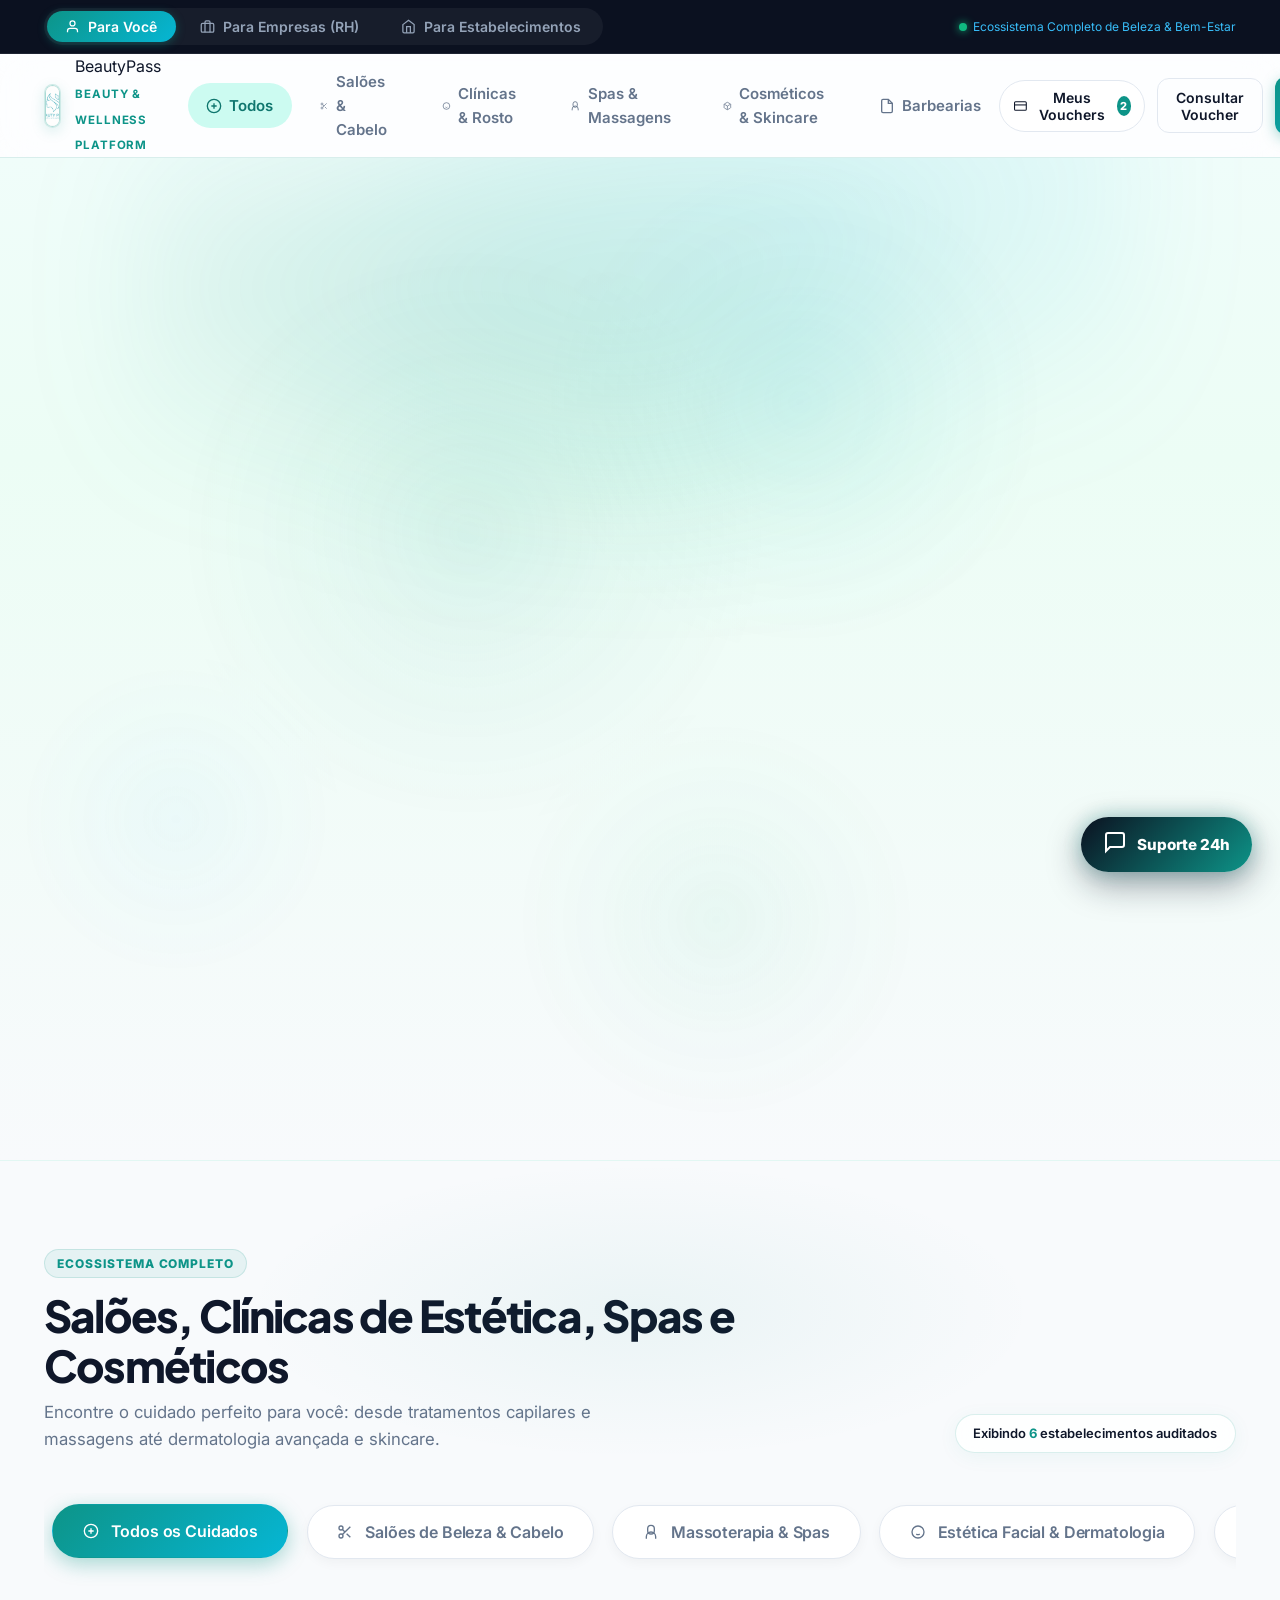
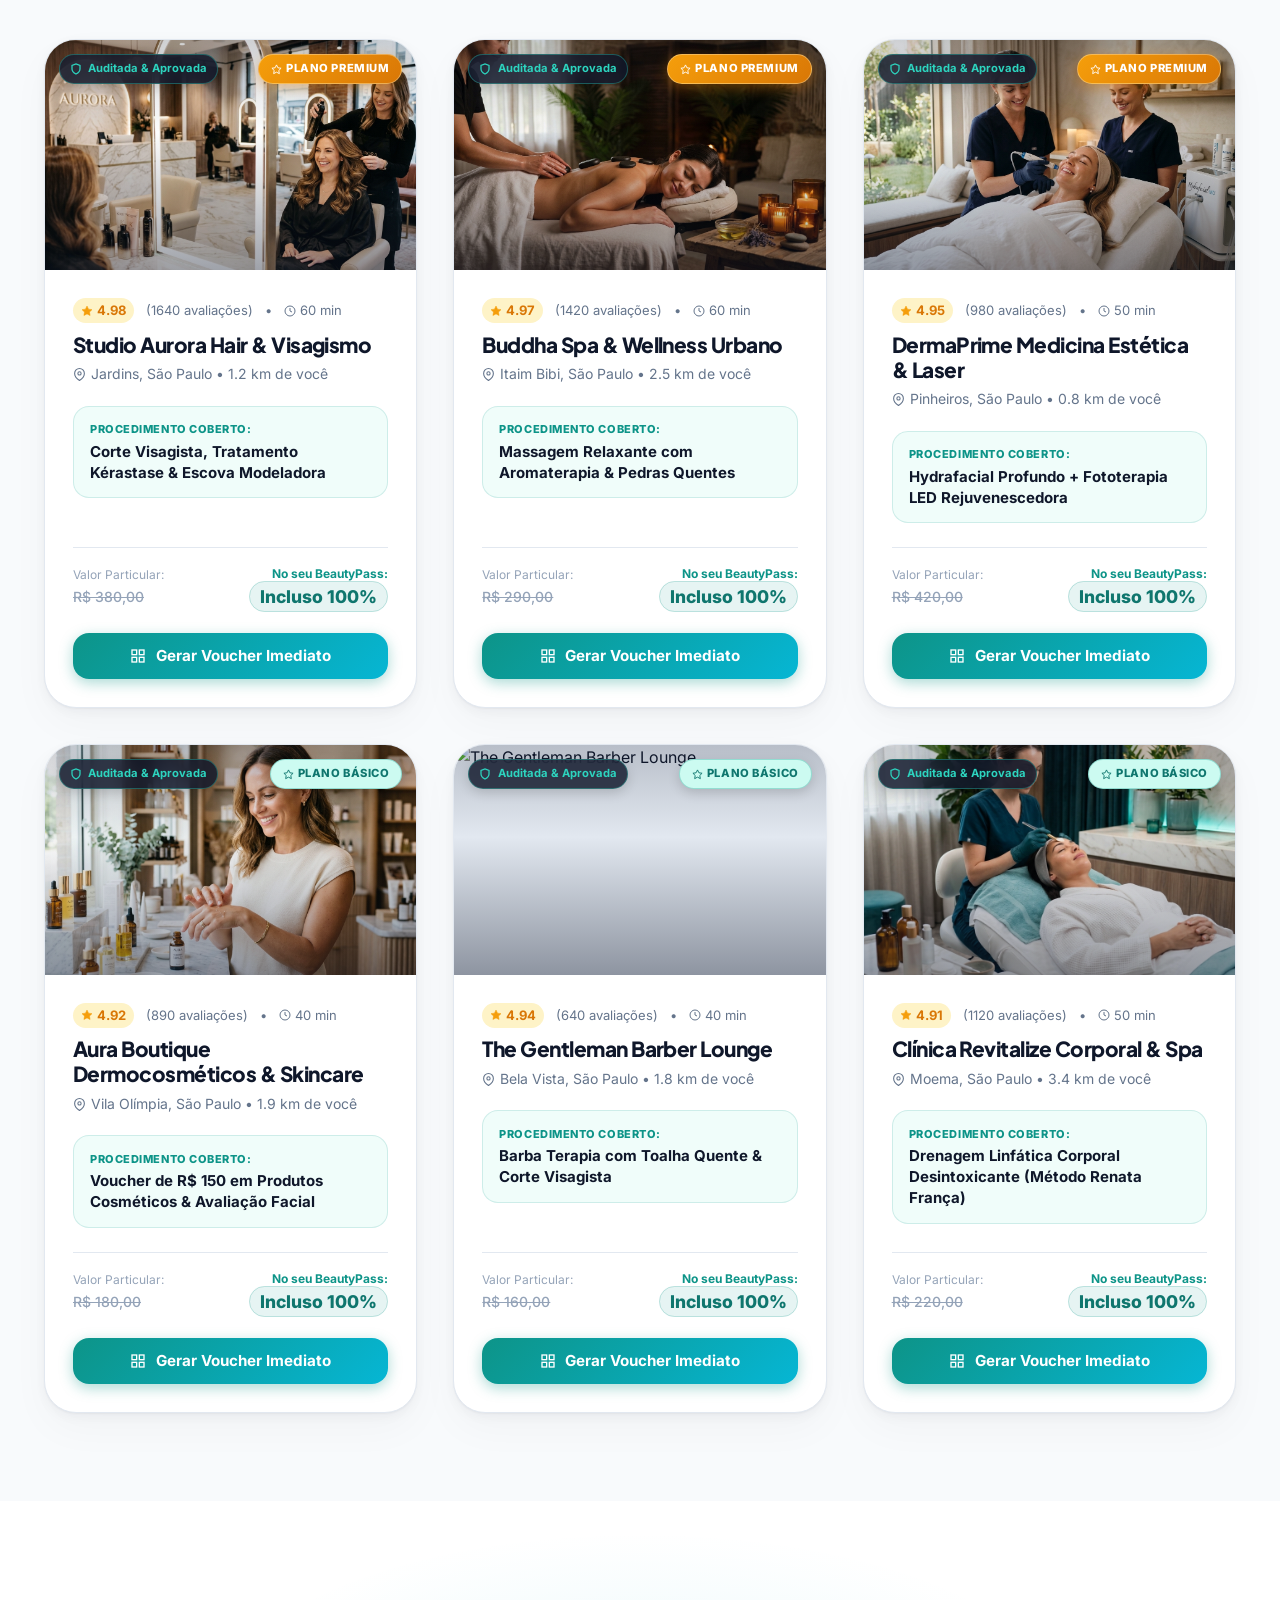
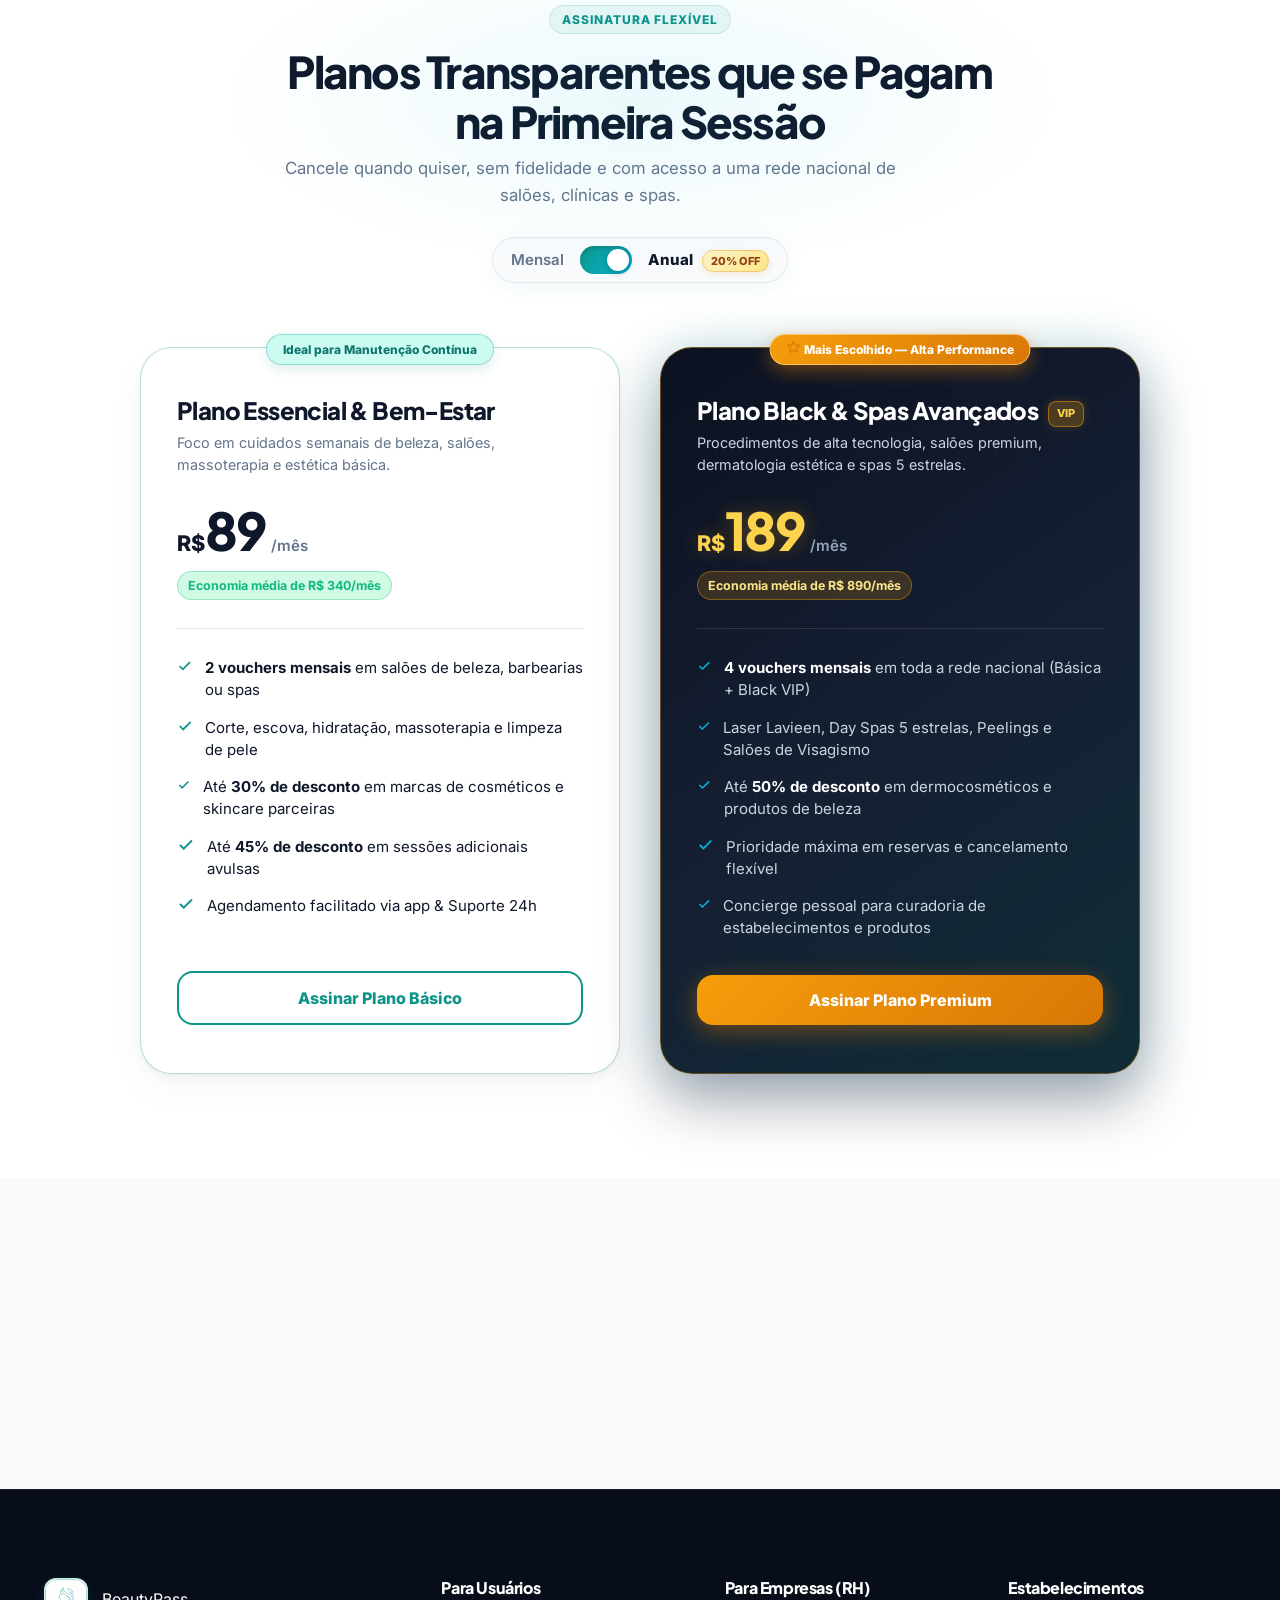
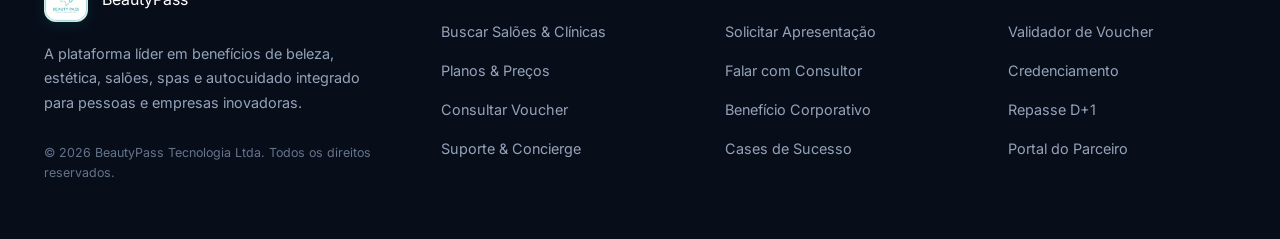
==== commit ac21001e: "docs: adiciona links online do GitHub Pages e atalho direto ao app na landing page" ====
--- a/index.html
+++ b/index.html
@@ -95,6 +95,11 @@
           <span id="btnCtaHeaderText">Conheça os Planos</span>
           <svg width="16" height="16" viewBox="0 0 24 24" fill="none" stroke="currentColor" stroke-width="2"><path d="M5 12h14M12 5l7 7-7 7"/></svg>
         </button>
+
+        <a href="beautypass_app.html" class="btn-app-portal" style="background: linear-gradient(135deg, #0d9488, #0f766e); color: white; text-decoration: none; display: inline-flex; align-items: center; gap: 6px; padding: 9px 16px; border-radius: 9999px; font-weight: 600; font-size: 0.85rem; box-shadow: 0 4px 12px rgba(13, 148, 136, 0.35); transition: transform 0.2s;">
+          <svg width="15" height="15" viewBox="0 0 24 24" fill="none" stroke="currentColor" stroke-width="2"><rect x="5" y="2" width="14" height="20" rx="2" ry="2"/><line x1="12" y1="18" x2="12.01" y2="18"/></svg>
+          <span>Abrir App Mobile</span>
+        </a>
       </div>
     </div>
   </header>
@@ -131,6 +136,13 @@
             <p class="hero-description reveal-up">
               Acesse uma curadoria de clínicas dermatológicas, salões de beleza renomados, spas relaxantes e vantagens exclusivas em produtos cosméticos e skincare. Qualidade auditada e economia em cada experiência.
             </p>
+
+            <div class="reveal-up" style="margin-bottom: 1.5rem;">
+              <a href="beautypass_app.html" style="display: inline-flex; align-items: center; gap: 10px; background: rgba(13, 148, 136, 0.08); border: 1.5px solid rgba(13, 148, 136, 0.25); padding: 10px 20px; border-radius: 9999px; color: #0d9488; text-decoration: none; font-weight: 600; font-size: 0.92rem; backdrop-filter: blur(8px); transition: all 0.2s;" onmouseover="this.style.background='rgba(13, 148, 136, 0.15)'" onmouseout="this.style.background='rgba(13, 148, 136, 0.08)'">
+                <span style="font-size: 1.1rem;">📲</span>
+                <span>Experimentar o <strong>Novo App BeautyPass</strong> (Assinatura & Créditos) &rarr;</span>
+              </a>
+            </div>
 
             <!-- SMART SEARCH BAR -->
             <div class="smart-search-card reveal-up" id="smartSearchBar">
